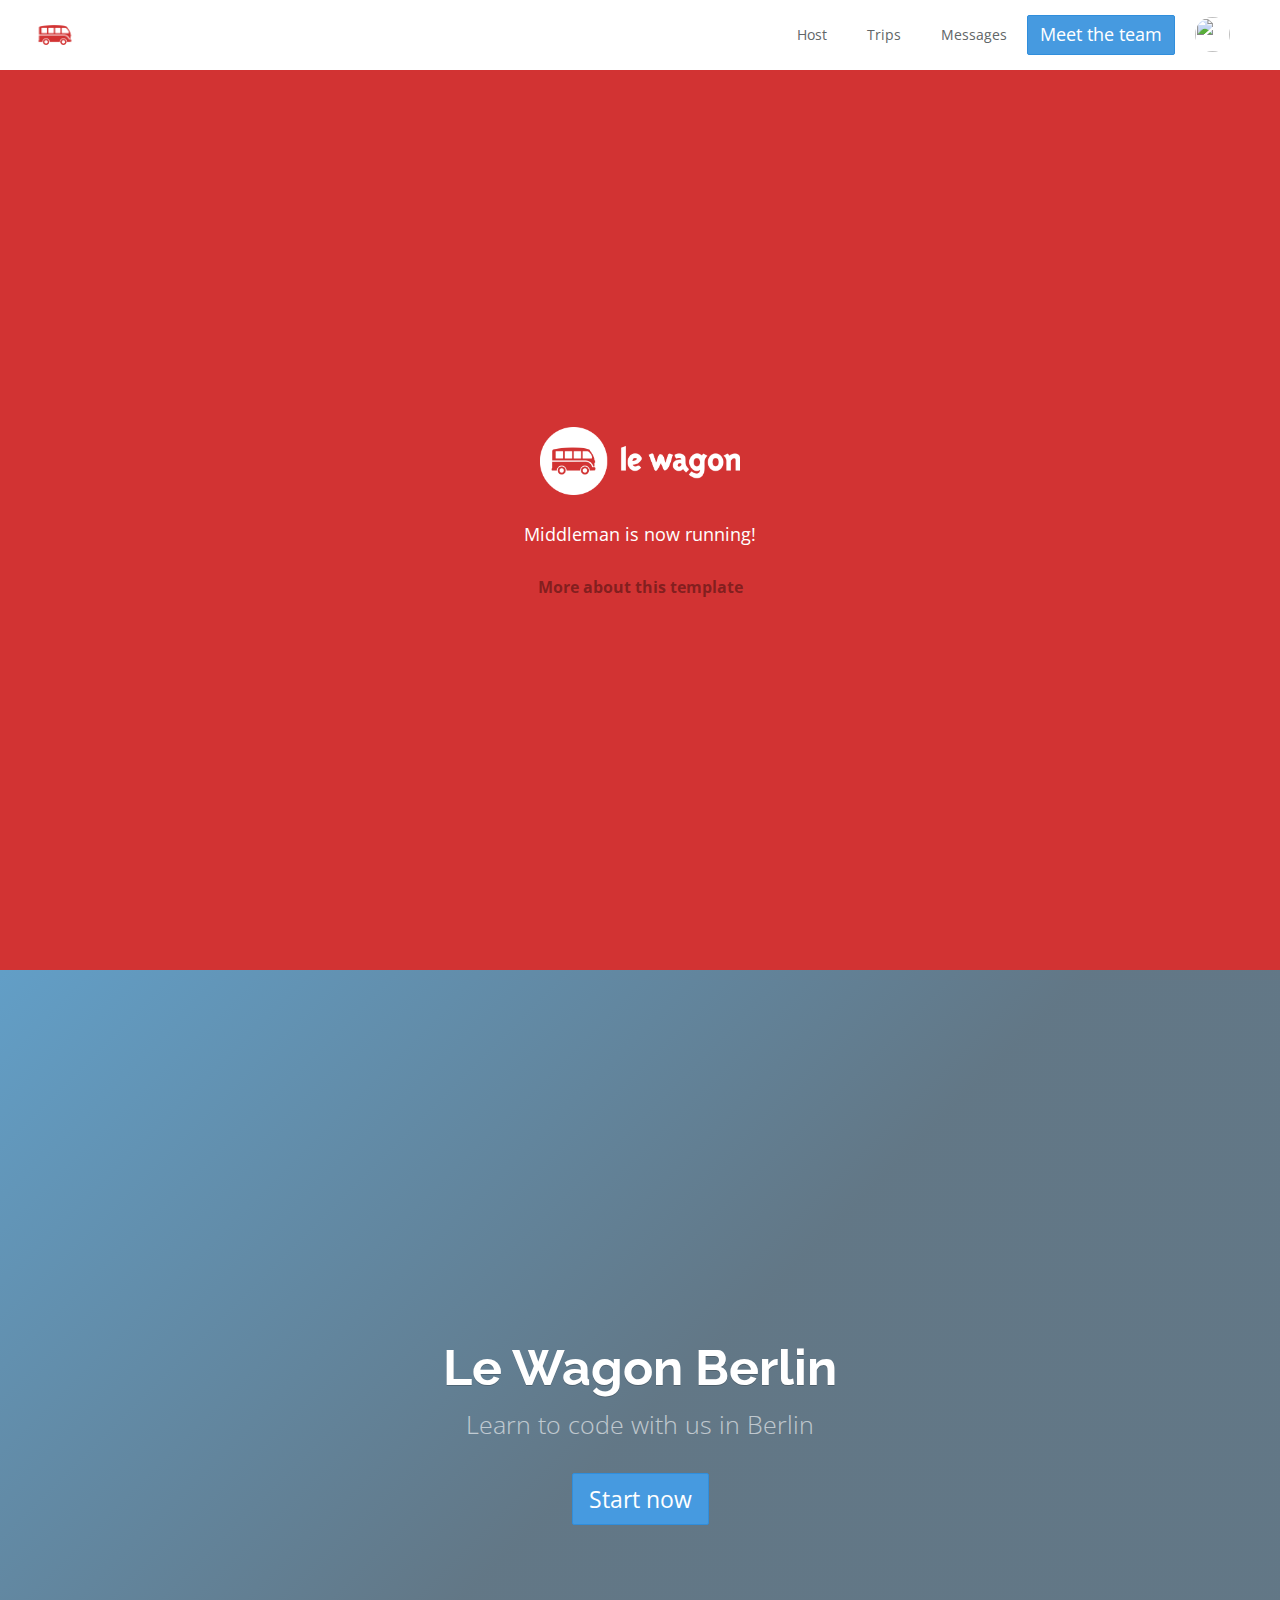
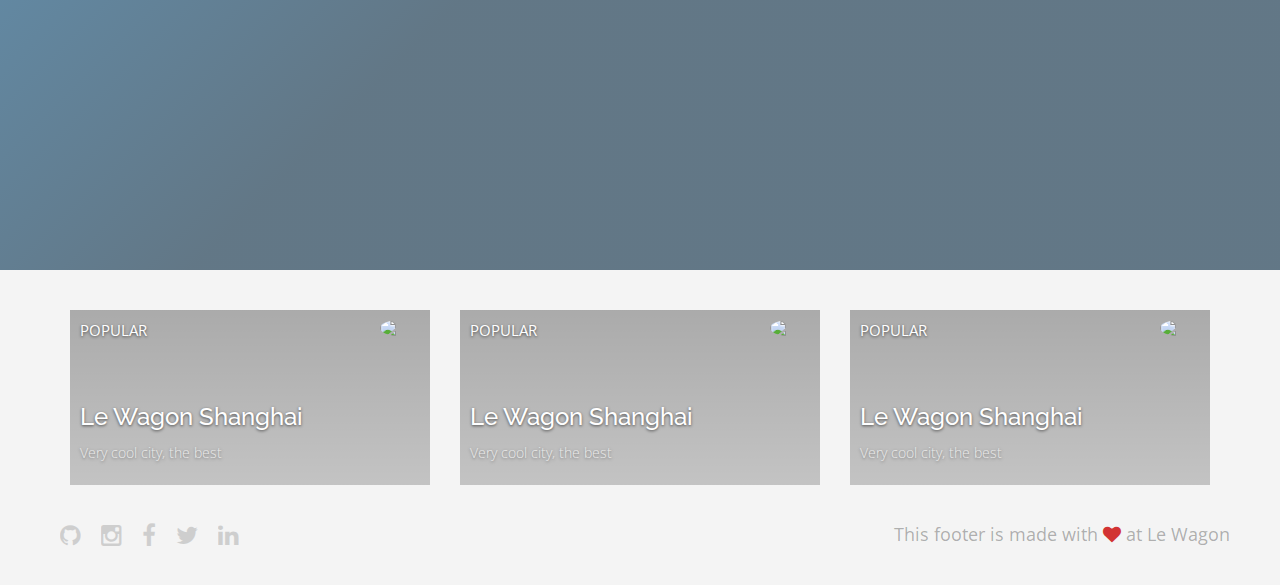
==== index.html @ 2839ae80 "Automated commit at 2018-07-20 04:07:08 UTC by middleman-deploy 2.0.0-alpha" ====
<!doctype html>
<html>
  <head>
    <meta charset="utf-8">
    <meta http-equiv="x-ua-compatible" content="ie=edge">
    <meta name="viewport"
          content="width=device-width, initial-scale=1, shrink-to-fit=no">
    <!-- Use the title from a page's frontmatter if it has one -->
    <title>Le Wagon - Middleman</title>
    <link href="stylesheets/application-74027b83.css" rel="stylesheet" />
    <script src="javascripts/application-93de88c9.js"></script>
    <link href="images/favicon-f15af148.png" rel="icon" type="image/png" />
  </head>
  <body>

   <div class="navbar-wagon">
  <!-- Logo -->
  <a href="/" class="navbar-wagon-brand">
    <img src="images/logo-acc9c0ec.png" alt="Logo" />
  </a>

  <!-- Right Navigation -->
  <div class="navbar-wagon-right hidden-xs hidden-sm">

    <a href="" class="navbar-wagon-item navbar-wagon-link">Host</a>
    <a href="" class="navbar-wagon-item navbar-wagon-link">Trips</a>
    <a href="" class="navbar-wagon-item navbar-wagon-link">Messages</a>
    <a href="about.html" class="btn btn-primary">Meet the team</a>

    <!-- Profile picture with dropdown list -->
    <div class="navbar-wagon-item">
      <div class="dropdown">
        <img src="https://kitt.lewagon.com/placeholder/users/TAREKWAGON" class="avatar dropdown-toggle" id="navbar-wagon-menu" data-toggle="dropdown">
        <ul class="dropdown-menu dropdown-menu-right navbar-wagon-dropdown-menu">
          <li><a href="#">Profile</a></li>
          <li><a href="#">Dashboard</a></li>
          <li><a href="#">Log Out</a></li>
        </ul>
      </div>
    </div>
  </div>

  <!-- Dropdown appearing on mobile only -->
  <div class="navbar-wagon-item hidden-md hidden-lg">
    <div class="dropdown">
      <i class="fa fa-bars dropdown-toggle" data-toggle="dropdown"></i>
      <ul class="dropdown-menu dropdown-menu-right navbar-wagon-dropdown-menu">
        <li><a href="#">Host</a></li>
        <li><a href="#">Trips</a></li>
        <li><a href="#">Messagese</a></li>
      </ul>
    </div>
  </div>
</div>

   <div id="home">
  <div class="home-content">
    <img src="images/logo-acc9c0ec.png" width="200" alt="Logo" />
    <p>
      Middleman is now running!
    </p>
    <p class="about">
      <a href="about.html">More about this template</a>
    </p>
  </div>
</div>

<div class="banner" style="background-image: linear-gradient(-225deg, rgba(0,101,168,0.6) 0%, rgba(0,36,61,0.6) 50%), url('https://kitt.lewagon.com/placeholder/cities/berlin');">
  <div class="banner-content">
    <h1>Le Wagon Berlin</h1>
    <p>Learn to code with us in Berlin</p>
    <a class="btn btn-primary btn-lg">Start now</a>
  </div>
</div>

<div class="container">
  <div class="row">
    <div class="col-xs-12 col-sm-4">
      <!-- insert <div class="card"> -->
        <div class="card" style="background-image: linear-gradient(rgba(0,0,0,0.3), rgba(0,0,0,0.2)), url('https://kitt.lewagon.com/placeholder/cities/shanghai');">
          <div class="card-category">Popular</div>
          <div class="card-description">
            <h2>Le Wagon Shanghai</h2>
            <p>Very cool city, the best</p>
          </div>
          <img class="card-user" src="https://kitt.lewagon.com/placeholder/users/tgenaitay">
          <a class="card-link" href="#" ></a>
        </div>

    </div>
    <div class="col-xs-12 col-sm-4">
      <!-- insert <div class="card"> -->
        <div class="card" style="background-image: linear-gradient(rgba(0,0,0,0.3), rgba(0,0,0,0.2)), url('https://kitt.lewagon.com/placeholder/cities/shanghai');">
          <div class="card-category">Popular</div>
          <div class="card-description">
            <h2>Le Wagon Shanghai</h2>
            <p>Very cool city, the best</p>
          </div>
          <img class="card-user" src="https://kitt.lewagon.com/placeholder/users/tgenaitay">
          <a class="card-link" href="#" ></a>
        </div>

    </div>
    <div class="col-xs-12 col-sm-4">
      <!-- insert <div class="card"> -->
        <div class="card" style="background-image: linear-gradient(rgba(0,0,0,0.3), rgba(0,0,0,0.2)), url('https://kitt.lewagon.com/placeholder/cities/shanghai');">
          <div class="card-category">Popular</div>
          <div class="card-description">
            <h2>Le Wagon Shanghai</h2>
            <p>Very cool city, the best</p>
          </div>
          <img class="card-user" src="https://kitt.lewagon.com/placeholder/users/tgenaitay">
          <a class="card-link" href="#" ></a>
        </div>

    </div>
  </div>
</div>







   <div class="footer">
  <div class="footer-links">
    <a href="#"><i class="fa fa-github"></i></a>
    <a href="#"><i class="fa fa-instagram"></i></a>
    <a href="#"><i class="fa fa-facebook"></i></a>
    <a href="#"><i class="fa fa-twitter"></i></a>
    <a href="#"><i class="fa fa-linkedin"></i></a>
  </div>
  <div class="footer-copyright">
    This footer is made with <i class="fa fa-heart"></i> at Le Wagon
  </div>
</div>

  </body>
</html>
---- stylesheets/application-74027b83.css ----
@import url("https://fonts.googleapis.com/css?family=Open+Sans:400,300,700|Raleway:400,100,300,700,500");/*!
 * Bootstrap v3.3.7 (http://getbootstrap.com)
 * Copyright 2011-2016 Twitter, Inc.
 * Licensed under MIT (https://github.com/twbs/bootstrap/blob/master/LICENSE)
 *//*! normalize.css v3.0.3 | MIT License | github.com/necolas/normalize.css */html{font-family:sans-serif;-ms-text-size-adjust:100%;-webkit-text-size-adjust:100%}body{margin:0}article,aside,details,figcaption,figure,footer,header,hgroup,main,menu,nav,section,summary{display:block}audio,canvas,progress,video{display:inline-block;vertical-align:baseline}audio:not([controls]){display:none;height:0}[hidden],template{display:none}a{background-color:transparent}a:active,a:hover{outline:0}abbr[title]{border-bottom:1px dotted}b,strong{font-weight:bold}dfn{font-style:italic}h1{font-size:2em;margin:0.67em 0}mark{background:#ff0;color:#000}small{font-size:80%}sub,sup{font-size:75%;line-height:0;position:relative;vertical-align:baseline}sup{top:-0.5em}sub{bottom:-0.25em}img{border:0}svg:not(:root){overflow:hidden}figure{margin:1em 40px}hr{-webkit-box-sizing:content-box;box-sizing:content-box;height:0}pre{overflow:auto}code,kbd,pre,samp{font-family:monospace, monospace;font-size:1em}button,input,optgroup,select,textarea{color:inherit;font:inherit;margin:0}button{overflow:visible}button,select{text-transform:none}button,html input[type="button"],input[type="reset"],input[type="submit"]{-webkit-appearance:button;cursor:pointer}button[disabled],html input[disabled]{cursor:default}button::-moz-focus-inner,input::-moz-focus-inner{border:0;padding:0}input{line-height:normal}input[type="checkbox"],input[type="radio"]{-webkit-box-sizing:border-box;box-sizing:border-box;padding:0}input[type="number"]::-webkit-inner-spin-button,input[type="number"]::-webkit-outer-spin-button{height:auto}input[type="search"]{-webkit-appearance:textfield;-webkit-box-sizing:content-box;box-sizing:content-box}input[type="search"]::-webkit-search-cancel-button,input[type="search"]::-webkit-search-decoration{-webkit-appearance:none}fieldset{border:1px solid #c0c0c0;margin:0 2px;padding:0.35em 0.625em 0.75em}legend{border:0;padding:0}textarea{overflow:auto}optgroup{font-weight:bold}table{border-collapse:collapse;border-spacing:0}td,th{padding:0}/*! Source: https://github.com/h5bp/html5-boilerplate/blob/master/src/css/main.css */@media print{*,*:before,*:after{background:transparent !important;color:#000 !important;-webkit-box-shadow:none !important;box-shadow:none !important;text-shadow:none !important}a,a:visited{text-decoration:underline}a[href]:after{content:" (" attr(href) ")"}abbr[title]:after{content:" (" attr(title) ")"}a[href^="#"]:after,a[href^="javascript:"]:after{content:""}pre,blockquote{border:1px solid #999;page-break-inside:avoid}thead{display:table-header-group}tr,img{page-break-inside:avoid}img{max-width:100% !important}p,h2,h3{orphans:3;widows:3}h2,h3{page-break-after:avoid}.navbar{display:none}.btn>.caret,.dropup>.btn>.caret{border-top-color:#000 !important}.label{border:1px solid #000}.table{border-collapse:collapse !important}.table td,.table th{background-color:#fff !important}.table-bordered th,.table-bordered td{border:1px solid #ddd !important}}@font-face{font-family:'Glyphicons Halflings';src:url("../assets/bootstrap/glyphicons-halflings-regular-86b6f62b.eot");src:url("../assets/bootstrap/glyphicons-halflings-regular-86b6f62b.eot?#iefix") format("embedded-opentype"),url("../assets/bootstrap/glyphicons-halflings-regular-ca35b697.woff2") format("woff2"),url("../assets/bootstrap/glyphicons-halflings-regular-278e49a8.woff") format("woff"),url("../assets/bootstrap/glyphicons-halflings-regular-44bc1850.ttf") format("truetype"),url("../assets/bootstrap/glyphicons-halflings-regular-de51a849.svg#glyphicons_halflingsregular") format("svg")}.glyphicon{position:relative;top:1px;display:inline-block;font-family:'Glyphicons Halflings';font-style:normal;font-weight:normal;line-height:1;-webkit-font-smoothing:antialiased;-moz-osx-font-smoothing:grayscale}.glyphicon-asterisk:before{content:"\002a"}.glyphicon-plus:before{content:"\002b"}.glyphicon-euro:before,.glyphicon-eur:before{content:"\20ac"}.glyphicon-minus:before{content:"\2212"}.glyphicon-cloud:before{content:"\2601"}.glyphicon-envelope:before{content:"\2709"}.glyphicon-pencil:before{content:"\270f"}.glyphicon-glass:before{content:"\e001"}.glyphicon-music:before{content:"\e002"}.glyphicon-search:before{content:"\e003"}.glyphicon-heart:before{content:"\e005"}.glyphicon-star:before{content:"\e006"}.glyphicon-star-empty:before{content:"\e007"}.glyphicon-user:before{content:"\e008"}.glyphicon-film:before{content:"\e009"}.glyphicon-th-large:before{content:"\e010"}.glyphicon-th:before{content:"\e011"}.glyphicon-th-list:before{content:"\e012"}.glyphicon-ok:before{content:"\e013"}.glyphicon-remove:before{content:"\e014"}.glyphicon-zoom-in:before{content:"\e015"}.glyphicon-zoom-out:before{content:"\e016"}.glyphicon-off:before{content:"\e017"}.glyphicon-signal:before{content:"\e018"}.glyphicon-cog:before{content:"\e019"}.glyphicon-trash:before{content:"\e020"}.glyphicon-home:before{content:"\e021"}.glyphicon-file:before{content:"\e022"}.glyphicon-time:before{content:"\e023"}.glyphicon-road:before{content:"\e024"}.glyphicon-download-alt:before{content:"\e025"}.glyphicon-download:before{content:"\e026"}.glyphicon-upload:before{content:"\e027"}.glyphicon-inbox:before{content:"\e028"}.glyphicon-play-circle:before{content:"\e029"}.glyphicon-repeat:before{content:"\e030"}.glyphicon-refresh:before{content:"\e031"}.glyphicon-list-alt:before{content:"\e032"}.glyphicon-lock:before{content:"\e033"}.glyphicon-flag:before{content:"\e034"}.glyphicon-headphones:before{content:"\e035"}.glyphicon-volume-off:before{content:"\e036"}.glyphicon-volume-down:before{content:"\e037"}.glyphicon-volume-up:before{content:"\e038"}.glyphicon-qrcode:before{content:"\e039"}.glyphicon-barcode:before{content:"\e040"}.glyphicon-tag:before{content:"\e041"}.glyphicon-tags:before{content:"\e042"}.glyphicon-book:before{content:"\e043"}.glyphicon-bookmark:before{content:"\e044"}.glyphicon-print:before{content:"\e045"}.glyphicon-camera:before{content:"\e046"}.glyphicon-font:before{content:"\e047"}.glyphicon-bold:before{content:"\e048"}.glyphicon-italic:before{content:"\e049"}.glyphicon-text-height:before{content:"\e050"}.glyphicon-text-width:before{content:"\e051"}.glyphicon-align-left:before{content:"\e052"}.glyphicon-align-center:before{content:"\e053"}.glyphicon-align-right:before{content:"\e054"}.glyphicon-align-justify:before{content:"\e055"}.glyphicon-list:before{content:"\e056"}.glyphicon-indent-left:before{content:"\e057"}.glyphicon-indent-right:before{content:"\e058"}.glyphicon-facetime-video:before{content:"\e059"}.glyphicon-picture:before{content:"\e060"}.glyphicon-map-marker:before{content:"\e062"}.glyphicon-adjust:before{content:"\e063"}.glyphicon-tint:before{content:"\e064"}.glyphicon-edit:before{content:"\e065"}.glyphicon-share:before{content:"\e066"}.glyphicon-check:before{content:"\e067"}.glyphicon-move:before{content:"\e068"}.glyphicon-step-backward:before{content:"\e069"}.glyphicon-fast-backward:before{content:"\e070"}.glyphicon-backward:before{content:"\e071"}.glyphicon-play:before{content:"\e072"}.glyphicon-pause:before{content:"\e073"}.glyphicon-stop:before{content:"\e074"}.glyphicon-forward:before{content:"\e075"}.glyphicon-fast-forward:before{content:"\e076"}.glyphicon-step-forward:before{content:"\e077"}.glyphicon-eject:before{content:"\e078"}.glyphicon-chevron-left:before{content:"\e079"}.glyphicon-chevron-right:before{content:"\e080"}.glyphicon-plus-sign:before{content:"\e081"}.glyphicon-minus-sign:before{content:"\e082"}.glyphicon-remove-sign:before{content:"\e083"}.glyphicon-ok-sign:before{content:"\e084"}.glyphicon-question-sign:before{content:"\e085"}.glyphicon-info-sign:before{content:"\e086"}.glyphicon-screenshot:before{content:"\e087"}.glyphicon-remove-circle:before{content:"\e088"}.glyphicon-ok-circle:before{content:"\e089"}.glyphicon-ban-circle:before{content:"\e090"}.glyphicon-arrow-left:before{content:"\e091"}.glyphicon-arrow-right:before{content:"\e092"}.glyphicon-arrow-up:before{content:"\e093"}.glyphicon-arrow-down:before{content:"\e094"}.glyphicon-share-alt:before{content:"\e095"}.glyphicon-resize-full:before{content:"\e096"}.glyphicon-resize-small:before{content:"\e097"}.glyphicon-exclamation-sign:before{content:"\e101"}.glyphicon-gift:before{content:"\e102"}.glyphicon-leaf:before{content:"\e103"}.glyphicon-fire:before{content:"\e104"}.glyphicon-eye-open:before{content:"\e105"}.glyphicon-eye-close:before{content:"\e106"}.glyphicon-warning-sign:before{content:"\e107"}.glyphicon-plane:before{content:"\e108"}.glyphicon-calendar:before{content:"\e109"}.glyphicon-random:before{content:"\e110"}.glyphicon-comment:before{content:"\e111"}.glyphicon-magnet:before{content:"\e112"}.glyphicon-chevron-up:before{content:"\e113"}.glyphicon-chevron-down:before{content:"\e114"}.glyphicon-retweet:before{content:"\e115"}.glyphicon-shopping-cart:before{content:"\e116"}.glyphicon-folder-close:before{content:"\e117"}.glyphicon-folder-open:before{content:"\e118"}.glyphicon-resize-vertical:before{content:"\e119"}.glyphicon-resize-horizontal:before{content:"\e120"}.glyphicon-hdd:before{content:"\e121"}.glyphicon-bullhorn:before{content:"\e122"}.glyphicon-bell:before{content:"\e123"}.glyphicon-certificate:before{content:"\e124"}.glyphicon-thumbs-up:before{content:"\e125"}.glyphicon-thumbs-down:before{content:"\e126"}.glyphicon-hand-right:before{content:"\e127"}.glyphicon-hand-left:before{content:"\e128"}.glyphicon-hand-up:before{content:"\e129"}.glyphicon-hand-down:before{content:"\e130"}.glyphicon-circle-arrow-right:before{content:"\e131"}.glyphicon-circle-arrow-left:before{content:"\e132"}.glyphicon-circle-arrow-up:before{content:"\e133"}.glyphicon-circle-arrow-down:before{content:"\e134"}.glyphicon-globe:before{content:"\e135"}.glyphicon-wrench:before{content:"\e136"}.glyphicon-tasks:before{content:"\e137"}.glyphicon-filter:before{content:"\e138"}.glyphicon-briefcase:before{content:"\e139"}.glyphicon-fullscreen:before{content:"\e140"}.glyphicon-dashboard:before{content:"\e141"}.glyphicon-paperclip:before{content:"\e142"}.glyphicon-heart-empty:before{content:"\e143"}.glyphicon-link:before{content:"\e144"}.glyphicon-phone:before{content:"\e145"}.glyphicon-pushpin:before{content:"\e146"}.glyphicon-usd:before{content:"\e148"}.glyphicon-gbp:before{content:"\e149"}.glyphicon-sort:before{content:"\e150"}.glyphicon-sort-by-alphabet:before{content:"\e151"}.glyphicon-sort-by-alphabet-alt:before{content:"\e152"}.glyphicon-sort-by-order:before{content:"\e153"}.glyphicon-sort-by-order-alt:before{content:"\e154"}.glyphicon-sort-by-attributes:before{content:"\e155"}.glyphicon-sort-by-attributes-alt:before{content:"\e156"}.glyphicon-unchecked:before{content:"\e157"}.glyphicon-expand:before{content:"\e158"}.glyphicon-collapse-down:before{content:"\e159"}.glyphicon-collapse-up:before{content:"\e160"}.glyphicon-log-in:before{content:"\e161"}.glyphicon-flash:before{content:"\e162"}.glyphicon-log-out:before{content:"\e163"}.glyphicon-new-window:before{content:"\e164"}.glyphicon-record:before{content:"\e165"}.glyphicon-save:before{content:"\e166"}.glyphicon-open:before{content:"\e167"}.glyphicon-saved:before{content:"\e168"}.glyphicon-import:before{content:"\e169"}.glyphicon-export:before{content:"\e170"}.glyphicon-send:before{content:"\e171"}.glyphicon-floppy-disk:before{content:"\e172"}.glyphicon-floppy-saved:before{content:"\e173"}.glyphicon-floppy-remove:before{content:"\e174"}.glyphicon-floppy-save:before{content:"\e175"}.glyphicon-floppy-open:before{content:"\e176"}.glyphicon-credit-card:before{content:"\e177"}.glyphicon-transfer:before{content:"\e178"}.glyphicon-cutlery:before{content:"\e179"}.glyphicon-header:before{content:"\e180"}.glyphicon-compressed:before{content:"\e181"}.glyphicon-earphone:before{content:"\e182"}.glyphicon-phone-alt:before{content:"\e183"}.glyphicon-tower:before{content:"\e184"}.glyphicon-stats:before{content:"\e185"}.glyphicon-sd-video:before{content:"\e186"}.glyphicon-hd-video:before{content:"\e187"}.glyphicon-subtitles:before{content:"\e188"}.glyphicon-sound-stereo:before{content:"\e189"}.glyphicon-sound-dolby:before{content:"\e190"}.glyphicon-sound-5-1:before{content:"\e191"}.glyphicon-sound-6-1:before{content:"\e192"}.glyphicon-sound-7-1:before{content:"\e193"}.glyphicon-copyright-mark:before{content:"\e194"}.glyphicon-registration-mark:before{content:"\e195"}.glyphicon-cloud-download:before{content:"\e197"}.glyphicon-cloud-upload:before{content:"\e198"}.glyphicon-tree-conifer:before{content:"\e199"}.glyphicon-tree-deciduous:before{content:"\e200"}.glyphicon-cd:before{content:"\e201"}.glyphicon-save-file:before{content:"\e202"}.glyphicon-open-file:before{content:"\e203"}.glyphicon-level-up:before{content:"\e204"}.glyphicon-copy:before{content:"\e205"}.glyphicon-paste:before{content:"\e206"}.glyphicon-alert:before{content:"\e209"}.glyphicon-equalizer:before{content:"\e210"}.glyphicon-king:before{content:"\e211"}.glyphicon-queen:before{content:"\e212"}.glyphicon-pawn:before{content:"\e213"}.glyphicon-bishop:before{content:"\e214"}.glyphicon-knight:before{content:"\e215"}.glyphicon-baby-formula:before{content:"\e216"}.glyphicon-tent:before{content:"\26fa"}.glyphicon-blackboard:before{content:"\e218"}.glyphicon-bed:before{content:"\e219"}.glyphicon-apple:before{content:"\f8ff"}.glyphicon-erase:before{content:"\e221"}.glyphicon-hourglass:before{content:"\231b"}.glyphicon-lamp:before{content:"\e223"}.glyphicon-duplicate:before{content:"\e224"}.glyphicon-piggy-bank:before{content:"\e225"}.glyphicon-scissors:before{content:"\e226"}.glyphicon-bitcoin:before{content:"\e227"}.glyphicon-btc:before{content:"\e227"}.glyphicon-xbt:before{content:"\e227"}.glyphicon-yen:before{content:"\00a5"}.glyphicon-jpy:before{content:"\00a5"}.glyphicon-ruble:before{content:"\20bd"}.glyphicon-rub:before{content:"\20bd"}.glyphicon-scale:before{content:"\e230"}.glyphicon-ice-lolly:before{content:"\e231"}.glyphicon-ice-lolly-tasted:before{content:"\e232"}.glyphicon-education:before{content:"\e233"}.glyphicon-option-horizontal:before{content:"\e234"}.glyphicon-option-vertical:before{content:"\e235"}.glyphicon-menu-hamburger:before{content:"\e236"}.glyphicon-modal-window:before{content:"\e237"}.glyphicon-oil:before{content:"\e238"}.glyphicon-grain:before{content:"\e239"}.glyphicon-sunglasses:before{content:"\e240"}.glyphicon-text-size:before{content:"\e241"}.glyphicon-text-color:before{content:"\e242"}.glyphicon-text-background:before{content:"\e243"}.glyphicon-object-align-top:before{content:"\e244"}.glyphicon-object-align-bottom:before{content:"\e245"}.glyphicon-object-align-horizontal:before{content:"\e246"}.glyphicon-object-align-left:before{content:"\e247"}.glyphicon-object-align-vertical:before{content:"\e248"}.glyphicon-object-align-right:before{content:"\e249"}.glyphicon-triangle-right:before{content:"\e250"}.glyphicon-triangle-left:before{content:"\e251"}.glyphicon-triangle-bottom:before{content:"\e252"}.glyphicon-triangle-top:before{content:"\e253"}.glyphicon-console:before{content:"\e254"}.glyphicon-superscript:before{content:"\e255"}.glyphicon-subscript:before{content:"\e256"}.glyphicon-menu-left:before{content:"\e257"}.glyphicon-menu-right:before{content:"\e258"}.glyphicon-menu-down:before{content:"\e259"}.glyphicon-menu-up:before{content:"\e260"}*{-webkit-box-sizing:border-box;box-sizing:border-box}*:before,*:after{-webkit-box-sizing:border-box;box-sizing:border-box}html{font-size:10px;-webkit-tap-highlight-color:transparent}body{font-family:"Open Sans", "Helvetica", "sans-serif";font-size:18px;line-height:1.42857143;color:#333333;background-color:#F4F4F4}input,button,select,textarea{font-family:inherit;font-size:inherit;line-height:inherit}a{color:#469AE0;text-decoration:none}a:hover,a:focus{color:#1f74ba;text-decoration:underline}a:focus{outline:5px auto -webkit-focus-ring-color;outline-offset:-2px}figure{margin:0}img{vertical-align:middle}.img-responsive{display:block;max-width:100%;height:auto}.img-rounded{border-radius:2px}.img-thumbnail{padding:4px;line-height:1.42857143;background-color:#F4F4F4;border:1px solid #ddd;border-radius:2px;-webkit-transition:all 0.2s ease-in-out;transition:all 0.2s ease-in-out;display:inline-block;max-width:100%;height:auto}.img-circle{border-radius:50%}hr{margin-top:25px;margin-bottom:25px;border:0;border-top:1px solid #eeeeee}.sr-only{position:absolute;width:1px;height:1px;margin:-1px;padding:0;overflow:hidden;clip:rect(0, 0, 0, 0);border:0}.sr-only-focusable:active,.sr-only-focusable:focus{position:static;width:auto;height:auto;margin:0;overflow:visible;clip:auto}[role="button"]{cursor:pointer}h1,h2,h3,h4,h5,h6,.h1,.h2,.h3,.h4,.h5,.h6{font-family:"Raleway", "Helvetica", "sans-serif";font-weight:500;line-height:1.1;color:inherit}h1 small,h1 .small,h2 small,h2 .small,h3 small,h3 .small,h4 small,h4 .small,h5 small,h5 .small,h6 small,h6 .small,.h1 small,.h1 .small,.h2 small,.h2 .small,.h3 small,.h3 .small,.h4 small,.h4 .small,.h5 small,.h5 .small,.h6 small,.h6 .small{font-weight:normal;line-height:1;color:#777777}h1,.h1,h2,.h2,h3,.h3{margin-top:25px;margin-bottom:12.5px}h1 small,h1 .small,.h1 small,.h1 .small,h2 small,h2 .small,.h2 small,.h2 .small,h3 small,h3 .small,.h3 small,.h3 .small{font-size:65%}h4,.h4,h5,.h5,h6,.h6{margin-top:12.5px;margin-bottom:12.5px}h4 small,h4 .small,.h4 small,.h4 .small,h5 small,h5 .small,.h5 small,.h5 .small,h6 small,h6 .small,.h6 small,.h6 .small{font-size:75%}h1,.h1{font-size:46px}h2,.h2{font-size:38px}h3,.h3{font-size:31px}h4,.h4{font-size:23px}h5,.h5{font-size:18px}h6,.h6{font-size:16px}p{margin:0 0 12.5px}.lead{margin-bottom:25px;font-size:20px;font-weight:300;line-height:1.4}@media (min-width: 768px){.lead{font-size:27px}}small,.small{font-size:88%}mark,.mark{background-color:#fcf8e3;padding:.2em}.text-left{text-align:left}.text-right{text-align:right}.text-center{text-align:center}.text-justify{text-align:justify}.text-nowrap{white-space:nowrap}.text-lowercase{text-transform:lowercase}.text-uppercase,.initialism{text-transform:uppercase}.text-capitalize{text-transform:capitalize}.text-muted{color:#777777}.text-primary{color:#469AE0}a.text-primary:hover,a.text-primary:focus{color:#2381d0}.text-success{color:#3c763d}a.text-success:hover,a.text-success:focus{color:#2b542c}.text-info{color:#31708f}a.text-info:hover,a.text-info:focus{color:#245269}.text-warning{color:#8a6d3b}a.text-warning:hover,a.text-warning:focus{color:#66512c}.text-danger{color:#a94442}a.text-danger:hover,a.text-danger:focus{color:#843534}.bg-primary{color:#fff}.bg-primary{background-color:#469AE0}a.bg-primary:hover,a.bg-primary:focus{background-color:#2381d0}.bg-success{background-color:#dff0d8}a.bg-success:hover,a.bg-success:focus{background-color:#c1e2b3}.bg-info{background-color:#d9edf7}a.bg-info:hover,a.bg-info:focus{background-color:#afd9ee}.bg-warning{background-color:#fcf8e3}a.bg-warning:hover,a.bg-warning:focus{background-color:#f7ecb5}.bg-danger{background-color:#f2dede}a.bg-danger:hover,a.bg-danger:focus{background-color:#e4b9b9}.page-header{padding-bottom:11.5px;margin:50px 0 25px;border-bottom:1px solid #eeeeee}ul,ol{margin-top:0;margin-bottom:12.5px}ul ul,ul ol,ol ul,ol ol{margin-bottom:0}.list-unstyled{padding-left:0;list-style:none}.list-inline{padding-left:0;list-style:none;margin-left:-5px}.list-inline>li{display:inline-block;padding-left:5px;padding-right:5px}dl{margin-top:0;margin-bottom:25px}dt,dd{line-height:1.42857143}dt{font-weight:bold}dd{margin-left:0}.dl-horizontal dd:before,.dl-horizontal dd:after{content:" ";display:table}.dl-horizontal dd:after{clear:both}@media (min-width: 768px){.dl-horizontal dt{float:left;width:160px;clear:left;text-align:right;overflow:hidden;text-overflow:ellipsis;white-space:nowrap}.dl-horizontal dd{margin-left:180px}}abbr[title],abbr[data-original-title]{cursor:help;border-bottom:1px dotted #777777}.initialism{font-size:90%}blockquote{padding:12.5px 25px;margin:0 0 25px;font-size:22.5px;border-left:5px solid #eeeeee}blockquote p:last-child,blockquote ul:last-child,blockquote ol:last-child{margin-bottom:0}blockquote footer,blockquote small,blockquote .small{display:block;font-size:80%;line-height:1.42857143;color:#777777}blockquote footer:before,blockquote small:before,blockquote .small:before{content:'\2014 \00A0'}.blockquote-reverse,blockquote.pull-right{padding-right:15px;padding-left:0;border-right:5px solid #eeeeee;border-left:0;text-align:right}.blockquote-reverse footer:before,.blockquote-reverse small:before,.blockquote-reverse .small:before,blockquote.pull-right footer:before,blockquote.pull-right small:before,blockquote.pull-right .small:before{content:''}.blockquote-reverse footer:after,.blockquote-reverse small:after,.blockquote-reverse .small:after,blockquote.pull-right footer:after,blockquote.pull-right small:after,blockquote.pull-right .small:after{content:'\00A0 \2014'}address{margin-bottom:25px;font-style:normal;line-height:1.42857143}code,kbd,pre,samp{font-family:Menlo, Monaco, Consolas, "Courier New", monospace}code{padding:2px 4px;font-size:90%;color:#c7254e;background-color:#f9f2f4;border-radius:2px}kbd{padding:2px 4px;font-size:90%;color:#fff;background-color:#333;border-radius:2px;-webkit-box-shadow:inset 0 -1px 0 rgba(0,0,0,0.25);box-shadow:inset 0 -1px 0 rgba(0,0,0,0.25)}kbd kbd{padding:0;font-size:100%;font-weight:bold;-webkit-box-shadow:none;box-shadow:none}pre{display:block;padding:12px;margin:0 0 12.5px;font-size:17px;line-height:1.42857143;word-break:break-all;word-wrap:break-word;color:#333333;background-color:#f5f5f5;border:1px solid #ccc;border-radius:2px}pre code{padding:0;font-size:inherit;color:inherit;white-space:pre-wrap;background-color:transparent;border-radius:0}.pre-scrollable{max-height:340px;overflow-y:scroll}.container{margin-right:auto;margin-left:auto;padding-left:15px;padding-right:15px}.container:before,.container:after{content:" ";display:table}.container:after{clear:both}@media (min-width: 768px){.container{width:750px}}@media (min-width: 992px){.container{width:970px}}@media (min-width: 1200px){.container{width:1170px}}.container-fluid{margin-right:auto;margin-left:auto;padding-left:15px;padding-right:15px}.container-fluid:before,.container-fluid:after{content:" ";display:table}.container-fluid:after{clear:both}.row{margin-left:-15px;margin-right:-15px}.row:before,.row:after{content:" ";display:table}.row:after{clear:both}.col-xs-1,.col-sm-1,.col-md-1,.col-lg-1,.col-xs-2,.col-sm-2,.col-md-2,.col-lg-2,.col-xs-3,.col-sm-3,.col-md-3,.col-lg-3,.col-xs-4,.col-sm-4,.col-md-4,.col-lg-4,.col-xs-5,.col-sm-5,.col-md-5,.col-lg-5,.col-xs-6,.col-sm-6,.col-md-6,.col-lg-6,.col-xs-7,.col-sm-7,.col-md-7,.col-lg-7,.col-xs-8,.col-sm-8,.col-md-8,.col-lg-8,.col-xs-9,.col-sm-9,.col-md-9,.col-lg-9,.col-xs-10,.col-sm-10,.col-md-10,.col-lg-10,.col-xs-11,.col-sm-11,.col-md-11,.col-lg-11,.col-xs-12,.col-sm-12,.col-md-12,.col-lg-12{position:relative;min-height:1px;padding-left:15px;padding-right:15px}.col-xs-1,.col-xs-2,.col-xs-3,.col-xs-4,.col-xs-5,.col-xs-6,.col-xs-7,.col-xs-8,.col-xs-9,.col-xs-10,.col-xs-11,.col-xs-12{float:left}.col-xs-1{width:8.33333333%}.col-xs-2{width:16.66666667%}.col-xs-3{width:25%}.col-xs-4{width:33.33333333%}.col-xs-5{width:41.66666667%}.col-xs-6{width:50%}.col-xs-7{width:58.33333333%}.col-xs-8{width:66.66666667%}.col-xs-9{width:75%}.col-xs-10{width:83.33333333%}.col-xs-11{width:91.66666667%}.col-xs-12{width:100%}.col-xs-pull-0{right:auto}.col-xs-pull-1{right:8.33333333%}.col-xs-pull-2{right:16.66666667%}.col-xs-pull-3{right:25%}.col-xs-pull-4{right:33.33333333%}.col-xs-pull-5{right:41.66666667%}.col-xs-pull-6{right:50%}.col-xs-pull-7{right:58.33333333%}.col-xs-pull-8{right:66.66666667%}.col-xs-pull-9{right:75%}.col-xs-pull-10{right:83.33333333%}.col-xs-pull-11{right:91.66666667%}.col-xs-pull-12{right:100%}.col-xs-push-0{left:auto}.col-xs-push-1{left:8.33333333%}.col-xs-push-2{left:16.66666667%}.col-xs-push-3{left:25%}.col-xs-push-4{left:33.33333333%}.col-xs-push-5{left:41.66666667%}.col-xs-push-6{left:50%}.col-xs-push-7{left:58.33333333%}.col-xs-push-8{left:66.66666667%}.col-xs-push-9{left:75%}.col-xs-push-10{left:83.33333333%}.col-xs-push-11{left:91.66666667%}.col-xs-push-12{left:100%}.col-xs-offset-0{margin-left:0%}.col-xs-offset-1{margin-left:8.33333333%}.col-xs-offset-2{margin-left:16.66666667%}.col-xs-offset-3{margin-left:25%}.col-xs-offset-4{margin-left:33.33333333%}.col-xs-offset-5{margin-left:41.66666667%}.col-xs-offset-6{margin-left:50%}.col-xs-offset-7{margin-left:58.33333333%}.col-xs-offset-8{margin-left:66.66666667%}.col-xs-offset-9{margin-left:75%}.col-xs-offset-10{margin-left:83.33333333%}.col-xs-offset-11{margin-left:91.66666667%}.col-xs-offset-12{margin-left:100%}@media (min-width: 768px){.col-sm-1,.col-sm-2,.col-sm-3,.col-sm-4,.col-sm-5,.col-sm-6,.col-sm-7,.col-sm-8,.col-sm-9,.col-sm-10,.col-sm-11,.col-sm-12{float:left}.col-sm-1{width:8.33333333%}.col-sm-2{width:16.66666667%}.col-sm-3{width:25%}.col-sm-4{width:33.33333333%}.col-sm-5{width:41.66666667%}.col-sm-6{width:50%}.col-sm-7{width:58.33333333%}.col-sm-8{width:66.66666667%}.col-sm-9{width:75%}.col-sm-10{width:83.33333333%}.col-sm-11{width:91.66666667%}.col-sm-12{width:100%}.col-sm-pull-0{right:auto}.col-sm-pull-1{right:8.33333333%}.col-sm-pull-2{right:16.66666667%}.col-sm-pull-3{right:25%}.col-sm-pull-4{right:33.33333333%}.col-sm-pull-5{right:41.66666667%}.col-sm-pull-6{right:50%}.col-sm-pull-7{right:58.33333333%}.col-sm-pull-8{right:66.66666667%}.col-sm-pull-9{right:75%}.col-sm-pull-10{right:83.33333333%}.col-sm-pull-11{right:91.66666667%}.col-sm-pull-12{right:100%}.col-sm-push-0{left:auto}.col-sm-push-1{left:8.33333333%}.col-sm-push-2{left:16.66666667%}.col-sm-push-3{left:25%}.col-sm-push-4{left:33.33333333%}.col-sm-push-5{left:41.66666667%}.col-sm-push-6{left:50%}.col-sm-push-7{left:58.33333333%}.col-sm-push-8{left:66.66666667%}.col-sm-push-9{left:75%}.col-sm-push-10{left:83.33333333%}.col-sm-push-11{left:91.66666667%}.col-sm-push-12{left:100%}.col-sm-offset-0{margin-left:0%}.col-sm-offset-1{margin-left:8.33333333%}.col-sm-offset-2{margin-left:16.66666667%}.col-sm-offset-3{margin-left:25%}.col-sm-offset-4{margin-left:33.33333333%}.col-sm-offset-5{margin-left:41.66666667%}.col-sm-offset-6{margin-left:50%}.col-sm-offset-7{margin-left:58.33333333%}.col-sm-offset-8{margin-left:66.66666667%}.col-sm-offset-9{margin-left:75%}.col-sm-offset-10{margin-left:83.33333333%}.col-sm-offset-11{margin-left:91.66666667%}.col-sm-offset-12{margin-left:100%}}@media (min-width: 992px){.col-md-1,.col-md-2,.col-md-3,.col-md-4,.col-md-5,.col-md-6,.col-md-7,.col-md-8,.col-md-9,.col-md-10,.col-md-11,.col-md-12{float:left}.col-md-1{width:8.33333333%}.col-md-2{width:16.66666667%}.col-md-3{width:25%}.col-md-4{width:33.33333333%}.col-md-5{width:41.66666667%}.col-md-6{width:50%}.col-md-7{width:58.33333333%}.col-md-8{width:66.66666667%}.col-md-9{width:75%}.col-md-10{width:83.33333333%}.col-md-11{width:91.66666667%}.col-md-12{width:100%}.col-md-pull-0{right:auto}.col-md-pull-1{right:8.33333333%}.col-md-pull-2{right:16.66666667%}.col-md-pull-3{right:25%}.col-md-pull-4{right:33.33333333%}.col-md-pull-5{right:41.66666667%}.col-md-pull-6{right:50%}.col-md-pull-7{right:58.33333333%}.col-md-pull-8{right:66.66666667%}.col-md-pull-9{right:75%}.col-md-pull-10{right:83.33333333%}.col-md-pull-11{right:91.66666667%}.col-md-pull-12{right:100%}.col-md-push-0{left:auto}.col-md-push-1{left:8.33333333%}.col-md-push-2{left:16.66666667%}.col-md-push-3{left:25%}.col-md-push-4{left:33.33333333%}.col-md-push-5{left:41.66666667%}.col-md-push-6{left:50%}.col-md-push-7{left:58.33333333%}.col-md-push-8{left:66.66666667%}.col-md-push-9{left:75%}.col-md-push-10{left:83.33333333%}.col-md-push-11{left:91.66666667%}.col-md-push-12{left:100%}.col-md-offset-0{margin-left:0%}.col-md-offset-1{margin-left:8.33333333%}.col-md-offset-2{margin-left:16.66666667%}.col-md-offset-3{margin-left:25%}.col-md-offset-4{margin-left:33.33333333%}.col-md-offset-5{margin-left:41.66666667%}.col-md-offset-6{margin-left:50%}.col-md-offset-7{margin-left:58.33333333%}.col-md-offset-8{margin-left:66.66666667%}.col-md-offset-9{margin-left:75%}.col-md-offset-10{margin-left:83.33333333%}.col-md-offset-11{margin-left:91.66666667%}.col-md-offset-12{margin-left:100%}}@media (min-width: 1200px){.col-lg-1,.col-lg-2,.col-lg-3,.col-lg-4,.col-lg-5,.col-lg-6,.col-lg-7,.col-lg-8,.col-lg-9,.col-lg-10,.col-lg-11,.col-lg-12{float:left}.col-lg-1{width:8.33333333%}.col-lg-2{width:16.66666667%}.col-lg-3{width:25%}.col-lg-4{width:33.33333333%}.col-lg-5{width:41.66666667%}.col-lg-6{width:50%}.col-lg-7{width:58.33333333%}.col-lg-8{width:66.66666667%}.col-lg-9{width:75%}.col-lg-10{width:83.33333333%}.col-lg-11{width:91.66666667%}.col-lg-12{width:100%}.col-lg-pull-0{right:auto}.col-lg-pull-1{right:8.33333333%}.col-lg-pull-2{right:16.66666667%}.col-lg-pull-3{right:25%}.col-lg-pull-4{right:33.33333333%}.col-lg-pull-5{right:41.66666667%}.col-lg-pull-6{right:50%}.col-lg-pull-7{right:58.33333333%}.col-lg-pull-8{right:66.66666667%}.col-lg-pull-9{right:75%}.col-lg-pull-10{right:83.33333333%}.col-lg-pull-11{right:91.66666667%}.col-lg-pull-12{right:100%}.col-lg-push-0{left:auto}.col-lg-push-1{left:8.33333333%}.col-lg-push-2{left:16.66666667%}.col-lg-push-3{left:25%}.col-lg-push-4{left:33.33333333%}.col-lg-push-5{left:41.66666667%}.col-lg-push-6{left:50%}.col-lg-push-7{left:58.33333333%}.col-lg-push-8{left:66.66666667%}.col-lg-push-9{left:75%}.col-lg-push-10{left:83.33333333%}.col-lg-push-11{left:91.66666667%}.col-lg-push-12{left:100%}.col-lg-offset-0{margin-left:0%}.col-lg-offset-1{margin-left:8.33333333%}.col-lg-offset-2{margin-left:16.66666667%}.col-lg-offset-3{margin-left:25%}.col-lg-offset-4{margin-left:33.33333333%}.col-lg-offset-5{margin-left:41.66666667%}.col-lg-offset-6{margin-left:50%}.col-lg-offset-7{margin-left:58.33333333%}.col-lg-offset-8{margin-left:66.66666667%}.col-lg-offset-9{margin-left:75%}.col-lg-offset-10{margin-left:83.33333333%}.col-lg-offset-11{margin-left:91.66666667%}.col-lg-offset-12{margin-left:100%}}table{background-color:transparent}caption{padding-top:8px;padding-bottom:8px;color:#777777;text-align:left}th{text-align:left}.table{width:100%;max-width:100%;margin-bottom:25px}.table>thead>tr>th,.table>thead>tr>td,.table>tbody>tr>th,.table>tbody>tr>td,.table>tfoot>tr>th,.table>tfoot>tr>td{padding:8px;line-height:1.42857143;vertical-align:top;border-top:1px solid #ddd}.table>thead>tr>th{vertical-align:bottom;border-bottom:2px solid #ddd}.table>caption+thead>tr:first-child>th,.table>caption+thead>tr:first-child>td,.table>colgroup+thead>tr:first-child>th,.table>colgroup+thead>tr:first-child>td,.table>thead:first-child>tr:first-child>th,.table>thead:first-child>tr:first-child>td{border-top:0}.table>tbody+tbody{border-top:2px solid #ddd}.table .table{background-color:#F4F4F4}.table-condensed>thead>tr>th,.table-condensed>thead>tr>td,.table-condensed>tbody>tr>th,.table-condensed>tbody>tr>td,.table-condensed>tfoot>tr>th,.table-condensed>tfoot>tr>td{padding:5px}.table-bordered{border:1px solid #ddd}.table-bordered>thead>tr>th,.table-bordered>thead>tr>td,.table-bordered>tbody>tr>th,.table-bordered>tbody>tr>td,.table-bordered>tfoot>tr>th,.table-bordered>tfoot>tr>td{border:1px solid #ddd}.table-bordered>thead>tr>th,.table-bordered>thead>tr>td{border-bottom-width:2px}.table-striped>tbody>tr:nth-of-type(odd){background-color:#f9f9f9}.table-hover>tbody>tr:hover{background-color:#f5f5f5}table col[class*="col-"]{position:static;float:none;display:table-column}table td[class*="col-"],table th[class*="col-"]{position:static;float:none;display:table-cell}.table>thead>tr>td.active,.table>thead>tr>th.active,.table>thead>tr.active>td,.table>thead>tr.active>th,.table>tbody>tr>td.active,.table>tbody>tr>th.active,.table>tbody>tr.active>td,.table>tbody>tr.active>th,.table>tfoot>tr>td.active,.table>tfoot>tr>th.active,.table>tfoot>tr.active>td,.table>tfoot>tr.active>th{background-color:#f5f5f5}.table-hover>tbody>tr>td.active:hover,.table-hover>tbody>tr>th.active:hover,.table-hover>tbody>tr.active:hover>td,.table-hover>tbody>tr:hover>.active,.table-hover>tbody>tr.active:hover>th{background-color:#e8e8e8}.table>thead>tr>td.success,.table>thead>tr>th.success,.table>thead>tr.success>td,.table>thead>tr.success>th,.table>tbody>tr>td.success,.table>tbody>tr>th.success,.table>tbody>tr.success>td,.table>tbody>tr.success>th,.table>tfoot>tr>td.success,.table>tfoot>tr>th.success,.table>tfoot>tr.success>td,.table>tfoot>tr.success>th{background-color:#dff0d8}.table-hover>tbody>tr>td.success:hover,.table-hover>tbody>tr>th.success:hover,.table-hover>tbody>tr.success:hover>td,.table-hover>tbody>tr:hover>.success,.table-hover>tbody>tr.success:hover>th{background-color:#d0e9c6}.table>thead>tr>td.info,.table>thead>tr>th.info,.table>thead>tr.info>td,.table>thead>tr.info>th,.table>tbody>tr>td.info,.table>tbody>tr>th.info,.table>tbody>tr.info>td,.table>tbody>tr.info>th,.table>tfoot>tr>td.info,.table>tfoot>tr>th.info,.table>tfoot>tr.info>td,.table>tfoot>tr.info>th{background-color:#d9edf7}.table-hover>tbody>tr>td.info:hover,.table-hover>tbody>tr>th.info:hover,.table-hover>tbody>tr.info:hover>td,.table-hover>tbody>tr:hover>.info,.table-hover>tbody>tr.info:hover>th{background-color:#c4e3f3}.table>thead>tr>td.warning,.table>thead>tr>th.warning,.table>thead>tr.warning>td,.table>thead>tr.warning>th,.table>tbody>tr>td.warning,.table>tbody>tr>th.warning,.table>tbody>tr.warning>td,.table>tbody>tr.warning>th,.table>tfoot>tr>td.warning,.table>tfoot>tr>th.warning,.table>tfoot>tr.warning>td,.table>tfoot>tr.warning>th{background-color:#fcf8e3}.table-hover>tbody>tr>td.warning:hover,.table-hover>tbody>tr>th.warning:hover,.table-hover>tbody>tr.warning:hover>td,.table-hover>tbody>tr:hover>.warning,.table-hover>tbody>tr.warning:hover>th{background-color:#faf2cc}.table>thead>tr>td.danger,.table>thead>tr>th.danger,.table>thead>tr.danger>td,.table>thead>tr.danger>th,.table>tbody>tr>td.danger,.table>tbody>tr>th.danger,.table>tbody>tr.danger>td,.table>tbody>tr.danger>th,.table>tfoot>tr>td.danger,.table>tfoot>tr>th.danger,.table>tfoot>tr.danger>td,.table>tfoot>tr.danger>th{background-color:#f2dede}.table-hover>tbody>tr>td.danger:hover,.table-hover>tbody>tr>th.danger:hover,.table-hover>tbody>tr.danger:hover>td,.table-hover>tbody>tr:hover>.danger,.table-hover>tbody>tr.danger:hover>th{background-color:#ebcccc}.table-responsive{overflow-x:auto;min-height:0.01%}@media screen and (max-width: 767px){.table-responsive{width:100%;margin-bottom:18.75px;overflow-y:hidden;-ms-overflow-style:-ms-autohiding-scrollbar;border:1px solid #ddd}.table-responsive>.table{margin-bottom:0}.table-responsive>.table>thead>tr>th,.table-responsive>.table>thead>tr>td,.table-responsive>.table>tbody>tr>th,.table-responsive>.table>tbody>tr>td,.table-responsive>.table>tfoot>tr>th,.table-responsive>.table>tfoot>tr>td{white-space:nowrap}.table-responsive>.table-bordered{border:0}.table-responsive>.table-bordered>thead>tr>th:first-child,.table-responsive>.table-bordered>thead>tr>td:first-child,.table-responsive>.table-bordered>tbody>tr>th:first-child,.table-responsive>.table-bordered>tbody>tr>td:first-child,.table-responsive>.table-bordered>tfoot>tr>th:first-child,.table-responsive>.table-bordered>tfoot>tr>td:first-child{border-left:0}.table-responsive>.table-bordered>thead>tr>th:last-child,.table-responsive>.table-bordered>thead>tr>td:last-child,.table-responsive>.table-bordered>tbody>tr>th:last-child,.table-responsive>.table-bordered>tbody>tr>td:last-child,.table-responsive>.table-bordered>tfoot>tr>th:last-child,.table-responsive>.table-bordered>tfoot>tr>td:last-child{border-right:0}.table-responsive>.table-bordered>tbody>tr:last-child>th,.table-responsive>.table-bordered>tbody>tr:last-child>td,.table-responsive>.table-bordered>tfoot>tr:last-child>th,.table-responsive>.table-bordered>tfoot>tr:last-child>td{border-bottom:0}}fieldset{padding:0;margin:0;border:0;min-width:0}legend{display:block;width:100%;padding:0;margin-bottom:25px;font-size:27px;line-height:inherit;color:#333333;border:0;border-bottom:1px solid #e5e5e5}label{display:inline-block;max-width:100%;margin-bottom:5px;font-weight:bold}input[type="search"]{-webkit-box-sizing:border-box;box-sizing:border-box}input[type="radio"],input[type="checkbox"]{margin:4px 0 0;margin-top:1px \9;line-height:normal}input[type="file"]{display:block}input[type="range"]{display:block;width:100%}select[multiple],select[size]{height:auto}input[type="file"]:focus,input[type="radio"]:focus,input[type="checkbox"]:focus{outline:5px auto -webkit-focus-ring-color;outline-offset:-2px}output{display:block;padding-top:7px;font-size:18px;line-height:1.42857143;color:#000000}.form-control{display:block;width:100%;height:39px;padding:6px 12px;font-size:18px;line-height:1.42857143;color:#000000;background-color:#fff;background-image:none;border:1px solid #ccc;border-radius:2px;-webkit-box-shadow:inset 0 1px 1px rgba(0,0,0,0.075);box-shadow:inset 0 1px 1px rgba(0,0,0,0.075);-webkit-transition:border-color ease-in-out 0.15s, box-shadow ease-in-out 0.15s;-webkit-transition:border-color ease-in-out 0.15s, -webkit-box-shadow ease-in-out 0.15s;transition:border-color ease-in-out 0.15s, -webkit-box-shadow ease-in-out 0.15s;transition:border-color ease-in-out 0.15s, box-shadow ease-in-out 0.15s;transition:border-color ease-in-out 0.15s, box-shadow ease-in-out 0.15s, -webkit-box-shadow ease-in-out 0.15s}.form-control:focus{border-color:#66afe9;outline:0;-webkit-box-shadow:inset 0 1px 1px rgba(0,0,0,0.075),0 0 8px rgba(102,175,233,0.6);box-shadow:inset 0 1px 1px rgba(0,0,0,0.075),0 0 8px rgba(102,175,233,0.6)}.form-control::-moz-placeholder{color:#999;opacity:1}.form-control:-ms-input-placeholder{color:#999}.form-control::-webkit-input-placeholder{color:#999}.form-control::-ms-expand{border:0;background-color:transparent}.form-control[disabled],.form-control[readonly],fieldset[disabled] .form-control{background-color:#eeeeee;opacity:1}.form-control[disabled],fieldset[disabled] .form-control{cursor:not-allowed}textarea.form-control{height:auto}input[type="search"]{-webkit-appearance:none}@media screen and (-webkit-min-device-pixel-ratio: 0){input[type="date"].form-control,input[type="time"].form-control,input[type="datetime-local"].form-control,input[type="month"].form-control{line-height:39px}input[type="date"].input-sm,.input-group-sm>input[type="date"].form-control,.input-group-sm>input[type="date"].input-group-addon,.input-group-sm>.input-group-btn>input[type="date"].btn,.input-group-sm input[type="date"],input[type="time"].input-sm,.input-group-sm>input[type="time"].form-control,.input-group-sm>input[type="time"].input-group-addon,.input-group-sm>.input-group-btn>input[type="time"].btn,.input-group-sm input[type="time"],input[type="datetime-local"].input-sm,.input-group-sm>input[type="datetime-local"].form-control,.input-group-sm>input[type="datetime-local"].input-group-addon,.input-group-sm>.input-group-btn>input[type="datetime-local"].btn,.input-group-sm input[type="datetime-local"],input[type="month"].input-sm,.input-group-sm>input[type="month"].form-control,.input-group-sm>input[type="month"].input-group-addon,.input-group-sm>.input-group-btn>input[type="month"].btn,.input-group-sm input[type="month"]{line-height:36px}input[type="date"].input-lg,.input-group-lg>input[type="date"].form-control,.input-group-lg>input[type="date"].input-group-addon,.input-group-lg>.input-group-btn>input[type="date"].btn,.input-group-lg input[type="date"],input[type="time"].input-lg,.input-group-lg>input[type="time"].form-control,.input-group-lg>input[type="time"].input-group-addon,.input-group-lg>.input-group-btn>input[type="time"].btn,.input-group-lg input[type="time"],input[type="datetime-local"].input-lg,.input-group-lg>input[type="datetime-local"].form-control,.input-group-lg>input[type="datetime-local"].input-group-addon,.input-group-lg>.input-group-btn>input[type="datetime-local"].btn,.input-group-lg input[type="datetime-local"],input[type="month"].input-lg,.input-group-lg>input[type="month"].form-control,.input-group-lg>input[type="month"].input-group-addon,.input-group-lg>.input-group-btn>input[type="month"].btn,.input-group-lg input[type="month"]{line-height:53px}}.form-group{margin-bottom:15px}.radio,.checkbox{position:relative;display:block;margin-top:10px;margin-bottom:10px}.radio label,.checkbox label{min-height:25px;padding-left:20px;margin-bottom:0;font-weight:normal;cursor:pointer}.radio input[type="radio"],.radio-inline input[type="radio"],.checkbox input[type="checkbox"],.checkbox-inline input[type="checkbox"]{position:absolute;margin-left:-20px;margin-top:4px \9}.radio+.radio,.checkbox+.checkbox{margin-top:-5px}.radio-inline,.checkbox-inline{position:relative;display:inline-block;padding-left:20px;margin-bottom:0;vertical-align:middle;font-weight:normal;cursor:pointer}.radio-inline+.radio-inline,.checkbox-inline+.checkbox-inline{margin-top:0;margin-left:10px}input[type="radio"][disabled],input[type="radio"].disabled,fieldset[disabled] input[type="radio"],input[type="checkbox"][disabled],input[type="checkbox"].disabled,fieldset[disabled] input[type="checkbox"]{cursor:not-allowed}.radio-inline.disabled,fieldset[disabled] .radio-inline,.checkbox-inline.disabled,fieldset[disabled] .checkbox-inline{cursor:not-allowed}.radio.disabled label,fieldset[disabled] .radio label,.checkbox.disabled label,fieldset[disabled] .checkbox label{cursor:not-allowed}.form-control-static{padding-top:7px;padding-bottom:7px;margin-bottom:0;min-height:43px}.form-control-static.input-lg,.input-group-lg>.form-control-static.form-control,.input-group-lg>.form-control-static.input-group-addon,.input-group-lg>.input-group-btn>.form-control-static.btn,.form-control-static.input-sm,.input-group-sm>.form-control-static.form-control,.input-group-sm>.form-control-static.input-group-addon,.input-group-sm>.input-group-btn>.form-control-static.btn{padding-left:0;padding-right:0}.input-sm,.input-group-sm>.form-control,.input-group-sm>.input-group-addon,.input-group-sm>.input-group-btn>.btn{height:36px;padding:5px 10px;font-size:16px;line-height:1.5;border-radius:2px}select.input-sm,.input-group-sm>select.form-control,.input-group-sm>select.input-group-addon,.input-group-sm>.input-group-btn>select.btn{height:36px;line-height:36px}textarea.input-sm,.input-group-sm>textarea.form-control,.input-group-sm>textarea.input-group-addon,.input-group-sm>.input-group-btn>textarea.btn,select[multiple].input-sm,.input-group-sm>select[multiple].form-control,.input-group-sm>select[multiple].input-group-addon,.input-group-sm>.input-group-btn>select[multiple].btn{height:auto}.form-group-sm .form-control{height:36px;padding:5px 10px;font-size:16px;line-height:1.5;border-radius:2px}.form-group-sm select.form-control{height:36px;line-height:36px}.form-group-sm textarea.form-control,.form-group-sm select[multiple].form-control{height:auto}.form-group-sm .form-control-static{height:36px;min-height:41px;padding:6px 10px;font-size:16px;line-height:1.5}.input-lg,.input-group-lg>.form-control,.input-group-lg>.input-group-addon,.input-group-lg>.input-group-btn>.btn{height:53px;padding:10px 16px;font-size:23px;line-height:1.3333333;border-radius:2px}select.input-lg,.input-group-lg>select.form-control,.input-group-lg>select.input-group-addon,.input-group-lg>.input-group-btn>select.btn{height:53px;line-height:53px}textarea.input-lg,.input-group-lg>textarea.form-control,.input-group-lg>textarea.input-group-addon,.input-group-lg>.input-group-btn>textarea.btn,select[multiple].input-lg,.input-group-lg>select[multiple].form-control,.input-group-lg>select[multiple].input-group-addon,.input-group-lg>.input-group-btn>select[multiple].btn{height:auto}.form-group-lg .form-control{height:53px;padding:10px 16px;font-size:23px;line-height:1.3333333;border-radius:2px}.form-group-lg select.form-control{height:53px;line-height:53px}.form-group-lg textarea.form-control,.form-group-lg select[multiple].form-control{height:auto}.form-group-lg .form-control-static{height:53px;min-height:48px;padding:11px 16px;font-size:23px;line-height:1.3333333}.has-feedback{position:relative}.has-feedback .form-control{padding-right:48.75px}.form-control-feedback{position:absolute;top:0;right:0;z-index:2;display:block;width:39px;height:39px;line-height:39px;text-align:center;pointer-events:none}.input-lg+.form-control-feedback,.input-group-lg>.form-control+.form-control-feedback,.input-group-lg>.input-group-addon+.form-control-feedback,.input-group-lg>.input-group-btn>.btn+.form-control-feedback,.input-group-lg+.form-control-feedback,.form-group-lg .form-control+.form-control-feedback{width:53px;height:53px;line-height:53px}.input-sm+.form-control-feedback,.input-group-sm>.form-control+.form-control-feedback,.input-group-sm>.input-group-addon+.form-control-feedback,.input-group-sm>.input-group-btn>.btn+.form-control-feedback,.input-group-sm+.form-control-feedback,.form-group-sm .form-control+.form-control-feedback{width:36px;height:36px;line-height:36px}.has-success .help-block,.has-success .control-label,.has-success .radio,.has-success .checkbox,.has-success .radio-inline,.has-success .checkbox-inline,.has-success.radio label,.has-success.checkbox label,.has-success.radio-inline label,.has-success.checkbox-inline label{color:#3c763d}.has-success .form-control{border-color:#3c763d;-webkit-box-shadow:inset 0 1px 1px rgba(0,0,0,0.075);box-shadow:inset 0 1px 1px rgba(0,0,0,0.075)}.has-success .form-control:focus{border-color:#2b542c;-webkit-box-shadow:inset 0 1px 1px rgba(0,0,0,0.075),0 0 6px #67b168;box-shadow:inset 0 1px 1px rgba(0,0,0,0.075),0 0 6px #67b168}.has-success .input-group-addon{color:#3c763d;border-color:#3c763d;background-color:#dff0d8}.has-success .form-control-feedback{color:#3c763d}.has-warning .help-block,.has-warning .control-label,.has-warning .radio,.has-warning .checkbox,.has-warning .radio-inline,.has-warning .checkbox-inline,.has-warning.radio label,.has-warning.checkbox label,.has-warning.radio-inline label,.has-warning.checkbox-inline label{color:#8a6d3b}.has-warning .form-control{border-color:#8a6d3b;-webkit-box-shadow:inset 0 1px 1px rgba(0,0,0,0.075);box-shadow:inset 0 1px 1px rgba(0,0,0,0.075)}.has-warning .form-control:focus{border-color:#66512c;-webkit-box-shadow:inset 0 1px 1px rgba(0,0,0,0.075),0 0 6px #c0a16b;box-shadow:inset 0 1px 1px rgba(0,0,0,0.075),0 0 6px #c0a16b}.has-warning .input-group-addon{color:#8a6d3b;border-color:#8a6d3b;background-color:#fcf8e3}.has-warning .form-control-feedback{color:#8a6d3b}.has-error .help-block,.has-error .control-label,.has-error .radio,.has-error .checkbox,.has-error .radio-inline,.has-error .checkbox-inline,.has-error.radio label,.has-error.checkbox label,.has-error.radio-inline label,.has-error.checkbox-inline label{color:#a94442}.has-error .form-control{border-color:#a94442;-webkit-box-shadow:inset 0 1px 1px rgba(0,0,0,0.075);box-shadow:inset 0 1px 1px rgba(0,0,0,0.075)}.has-error .form-control:focus{border-color:#843534;-webkit-box-shadow:inset 0 1px 1px rgba(0,0,0,0.075),0 0 6px #ce8483;box-shadow:inset 0 1px 1px rgba(0,0,0,0.075),0 0 6px #ce8483}.has-error .input-group-addon{color:#a94442;border-color:#a94442;background-color:#f2dede}.has-error .form-control-feedback{color:#a94442}.has-feedback label ~ .form-control-feedback{top:30px}.has-feedback label.sr-only ~ .form-control-feedback{top:0}.help-block{display:block;margin-top:5px;margin-bottom:10px;color:#737373}@media (min-width: 768px){.form-inline .form-group{display:inline-block;margin-bottom:0;vertical-align:middle}.form-inline .form-control{display:inline-block;width:auto;vertical-align:middle}.form-inline .form-control-static{display:inline-block}.form-inline .input-group{display:inline-table;vertical-align:middle}.form-inline .input-group .input-group-addon,.form-inline .input-group .input-group-btn,.form-inline .input-group .form-control{width:auto}.form-inline .input-group>.form-control{width:100%}.form-inline .control-label{margin-bottom:0;vertical-align:middle}.form-inline .radio,.form-inline .checkbox{display:inline-block;margin-top:0;margin-bottom:0;vertical-align:middle}.form-inline .radio label,.form-inline .checkbox label{padding-left:0}.form-inline .radio input[type="radio"],.form-inline .checkbox input[type="checkbox"]{position:relative;margin-left:0}.form-inline .has-feedback .form-control-feedback{top:0}}.form-horizontal .radio,.form-horizontal .checkbox,.form-horizontal .radio-inline,.form-horizontal .checkbox-inline{margin-top:0;margin-bottom:0;padding-top:7px}.form-horizontal .radio,.form-horizontal .checkbox{min-height:32px}.form-horizontal .form-group{margin-left:-15px;margin-right:-15px}.form-horizontal .form-group:before,.form-horizontal .form-group:after{content:" ";display:table}.form-horizontal .form-group:after{clear:both}@media (min-width: 768px){.form-horizontal .control-label{text-align:right;margin-bottom:0;padding-top:7px}}.form-horizontal .has-feedback .form-control-feedback{right:15px}@media (min-width: 768px){.form-horizontal .form-group-lg .control-label{padding-top:11px;font-size:23px}}@media (min-width: 768px){.form-horizontal .form-group-sm .control-label{padding-top:6px;font-size:16px}}.btn{display:inline-block;margin-bottom:0;font-weight:normal;text-align:center;vertical-align:middle;-ms-touch-action:manipulation;touch-action:manipulation;cursor:pointer;background-image:none;border:1px solid transparent;white-space:nowrap;padding:6px 12px;font-size:18px;line-height:1.42857143;border-radius:2px;-webkit-user-select:none;-moz-user-select:none;-ms-user-select:none;user-select:none}.btn:focus,.btn.focus,.btn:active:focus,.btn:active.focus,.btn.active:focus,.btn.active.focus{outline:5px auto -webkit-focus-ring-color;outline-offset:-2px}.btn:hover,.btn:focus,.btn.focus{color:#333;text-decoration:none}.btn:active,.btn.active{outline:0;background-image:none;-webkit-box-shadow:inset 0 3px 5px rgba(0,0,0,0.125);box-shadow:inset 0 3px 5px rgba(0,0,0,0.125)}.btn.disabled,.btn[disabled],fieldset[disabled] .btn{cursor:not-allowed;opacity:0.65;filter:alpha(opacity=65);-webkit-box-shadow:none;box-shadow:none}a.btn.disabled,fieldset[disabled] a.btn{pointer-events:none}.btn-default{color:#333;background-color:#fff;border-color:#ccc}.btn-default:focus,.btn-default.focus{color:#333;background-color:#e6e6e6;border-color:#8c8c8c}.btn-default:hover{color:#333;background-color:#e6e6e6;border-color:#adadad}.btn-default:active,.btn-default.active,.open>.btn-default.dropdown-toggle{color:#333;background-color:#e6e6e6;border-color:#adadad}.btn-default:active:hover,.btn-default:active:focus,.btn-default:active.focus,.btn-default.active:hover,.btn-default.active:focus,.btn-default.active.focus,.open>.btn-default.dropdown-toggle:hover,.open>.btn-default.dropdown-toggle:focus,.open>.btn-default.dropdown-toggle.focus{color:#333;background-color:#d4d4d4;border-color:#8c8c8c}.btn-default:active,.btn-default.active,.open>.btn-default.dropdown-toggle{background-image:none}.btn-default.disabled:hover,.btn-default.disabled:focus,.btn-default.disabled.focus,.btn-default[disabled]:hover,.btn-default[disabled]:focus,.btn-default[disabled].focus,fieldset[disabled] .btn-default:hover,fieldset[disabled] .btn-default:focus,fieldset[disabled] .btn-default.focus{background-color:#fff;border-color:#ccc}.btn-default .badge{color:#fff;background-color:#333}.btn-primary{color:#fff;background-color:#469AE0;border-color:#308edc}.btn-primary:focus,.btn-primary.focus{color:#fff;background-color:#2381d0;border-color:#144b79}.btn-primary:hover{color:#fff;background-color:#2381d0;border-color:#1e6eb2}.btn-primary:active,.btn-primary.active,.open>.btn-primary.dropdown-toggle{color:#fff;background-color:#2381d0;border-color:#1e6eb2}.btn-primary:active:hover,.btn-primary:active:focus,.btn-primary:active.focus,.btn-primary.active:hover,.btn-primary.active:focus,.btn-primary.active.focus,.open>.btn-primary.dropdown-toggle:hover,.open>.btn-primary.dropdown-toggle:focus,.open>.btn-primary.dropdown-toggle.focus{color:#fff;background-color:#1e6eb2;border-color:#144b79}.btn-primary:active,.btn-primary.active,.open>.btn-primary.dropdown-toggle{background-image:none}.btn-primary.disabled:hover,.btn-primary.disabled:focus,.btn-primary.disabled.focus,.btn-primary[disabled]:hover,.btn-primary[disabled]:focus,.btn-primary[disabled].focus,fieldset[disabled] .btn-primary:hover,fieldset[disabled] .btn-primary:focus,fieldset[disabled] .btn-primary.focus{background-color:#469AE0;border-color:#308edc}.btn-primary .badge{color:#469AE0;background-color:#fff}.btn-success{color:#fff;background-color:#32B796;border-color:#2da386}.btn-success:focus,.btn-success.focus{color:#fff;background-color:#278f75;border-color:#113f34}.btn-success:hover{color:#fff;background-color:#278f75;border-color:#1f735e}.btn-success:active,.btn-success.active,.open>.btn-success.dropdown-toggle{color:#fff;background-color:#278f75;border-color:#1f735e}.btn-success:active:hover,.btn-success:active:focus,.btn-success:active.focus,.btn-success.active:hover,.btn-success.active:focus,.btn-success.active.focus,.open>.btn-success.dropdown-toggle:hover,.open>.btn-success.dropdown-toggle:focus,.open>.btn-success.dropdown-toggle.focus{color:#fff;background-color:#1f735e;border-color:#113f34}.btn-success:active,.btn-success.active,.open>.btn-success.dropdown-toggle{background-image:none}.btn-success.disabled:hover,.btn-success.disabled:focus,.btn-success.disabled.focus,.btn-success[disabled]:hover,.btn-success[disabled]:focus,.btn-success[disabled].focus,fieldset[disabled] .btn-success:hover,fieldset[disabled] .btn-success:focus,fieldset[disabled] .btn-success.focus{background-color:#32B796;border-color:#2da386}.btn-success .badge{color:#32B796;background-color:#fff}.btn-info{color:#fff;background-color:#FDB631;border-color:#fdad18}.btn-info:focus,.btn-info.focus{color:#fff;background-color:#f9a302;border-color:#946101}.btn-info:hover{color:#fff;background-color:#f9a302;border-color:#d58c02}.btn-info:active,.btn-info.active,.open>.btn-info.dropdown-toggle{color:#fff;background-color:#f9a302;border-color:#d58c02}.btn-info:active:hover,.btn-info:active:focus,.btn-info:active.focus,.btn-info.active:hover,.btn-info.active:focus,.btn-info.active.focus,.open>.btn-info.dropdown-toggle:hover,.open>.btn-info.dropdown-toggle:focus,.open>.btn-info.dropdown-toggle.focus{color:#fff;background-color:#d58c02;border-color:#946101}.btn-info:active,.btn-info.active,.open>.btn-info.dropdown-toggle{background-image:none}.btn-info.disabled:hover,.btn-info.disabled:focus,.btn-info.disabled.focus,.btn-info[disabled]:hover,.btn-info[disabled]:focus,.btn-info[disabled].focus,fieldset[disabled] .btn-info:hover,fieldset[disabled] .btn-info:focus,fieldset[disabled] .btn-info.focus{background-color:#FDB631;border-color:#fdad18}.btn-info .badge{color:#FDB631;background-color:#fff}.btn-warning{color:#fff;background-color:#E67E22;border-color:#d67118}.btn-warning:focus,.btn-warning.focus{color:#fff;background-color:#bf6516;border-color:#64350b}.btn-warning:hover{color:#fff;background-color:#bf6516;border-color:#9f5412}.btn-warning:active,.btn-warning.active,.open>.btn-warning.dropdown-toggle{color:#fff;background-color:#bf6516;border-color:#9f5412}.btn-warning:active:hover,.btn-warning:active:focus,.btn-warning:active.focus,.btn-warning.active:hover,.btn-warning.active:focus,.btn-warning.active.focus,.open>.btn-warning.dropdown-toggle:hover,.open>.btn-warning.dropdown-toggle:focus,.open>.btn-warning.dropdown-toggle.focus{color:#fff;background-color:#9f5412;border-color:#64350b}.btn-warning:active,.btn-warning.active,.open>.btn-warning.dropdown-toggle{background-image:none}.btn-warning.disabled:hover,.btn-warning.disabled:focus,.btn-warning.disabled.focus,.btn-warning[disabled]:hover,.btn-warning[disabled]:focus,.btn-warning[disabled].focus,fieldset[disabled] .btn-warning:hover,fieldset[disabled] .btn-warning:focus,fieldset[disabled] .btn-warning.focus{background-color:#E67E22;border-color:#d67118}.btn-warning .badge{color:#E67E22;background-color:#fff}.btn-danger{color:#fff;background-color:#EE5F5B;border-color:#ec4844}.btn-danger:focus,.btn-danger.focus{color:#fff;background-color:#e9322d;border-color:#9f1411}.btn-danger:hover{color:#fff;background-color:#e9322d;border-color:#dc1c17}.btn-danger:active,.btn-danger.active,.open>.btn-danger.dropdown-toggle{color:#fff;background-color:#e9322d;border-color:#dc1c17}.btn-danger:active:hover,.btn-danger:active:focus,.btn-danger:active.focus,.btn-danger.active:hover,.btn-danger.active:focus,.btn-danger.active.focus,.open>.btn-danger.dropdown-toggle:hover,.open>.btn-danger.dropdown-toggle:focus,.open>.btn-danger.dropdown-toggle.focus{color:#fff;background-color:#dc1c17;border-color:#9f1411}.btn-danger:active,.btn-danger.active,.open>.btn-danger.dropdown-toggle{background-image:none}.btn-danger.disabled:hover,.btn-danger.disabled:focus,.btn-danger.disabled.focus,.btn-danger[disabled]:hover,.btn-danger[disabled]:focus,.btn-danger[disabled].focus,fieldset[disabled] .btn-danger:hover,fieldset[disabled] .btn-danger:focus,fieldset[disabled] .btn-danger.focus{background-color:#EE5F5B;border-color:#ec4844}.btn-danger .badge{color:#EE5F5B;background-color:#fff}.btn-link{color:#469AE0;font-weight:normal;border-radius:0}.btn-link,.btn-link:active,.btn-link.active,.btn-link[disabled],fieldset[disabled] .btn-link{background-color:transparent;-webkit-box-shadow:none;box-shadow:none}.btn-link,.btn-link:hover,.btn-link:focus,.btn-link:active{border-color:transparent}.btn-link:hover,.btn-link:focus{color:#1f74ba;text-decoration:underline;background-color:transparent}.btn-link[disabled]:hover,.btn-link[disabled]:focus,fieldset[disabled] .btn-link:hover,fieldset[disabled] .btn-link:focus{color:#777777;text-decoration:none}.btn-lg,.btn-group-lg>.btn{padding:10px 16px;font-size:23px;line-height:1.3333333;border-radius:2px}.btn-sm,.btn-group-sm>.btn{padding:5px 10px;font-size:16px;line-height:1.5;border-radius:2px}.btn-xs,.btn-group-xs>.btn{padding:1px 5px;font-size:16px;line-height:1.5;border-radius:2px}.btn-block{display:block;width:100%}.btn-block+.btn-block{margin-top:5px}input[type="submit"].btn-block,input[type="reset"].btn-block,input[type="button"].btn-block{width:100%}.fade{opacity:0;-webkit-transition:opacity 0.15s linear;transition:opacity 0.15s linear}.fade.in{opacity:1}.collapse{display:none}.collapse.in{display:block}tr.collapse.in{display:table-row}tbody.collapse.in{display:table-row-group}.collapsing{position:relative;height:0;overflow:hidden;-webkit-transition-property:height, visibility;transition-property:height, visibility;-webkit-transition-duration:0.35s;transition-duration:0.35s;-webkit-transition-timing-function:ease;transition-timing-function:ease}.caret{display:inline-block;width:0;height:0;margin-left:2px;vertical-align:middle;border-top:4px dashed;border-top:4px solid \9;border-right:4px solid transparent;border-left:4px solid transparent}.dropup,.dropdown{position:relative}.dropdown-toggle:focus{outline:0}.dropdown-menu{position:absolute;top:100%;left:0;z-index:1000;display:none;float:left;min-width:160px;padding:5px 0;margin:2px 0 0;list-style:none;font-size:18px;text-align:left;background-color:#fff;border:1px solid #ccc;border:1px solid rgba(0,0,0,0.15);border-radius:2px;-webkit-box-shadow:0 6px 12px rgba(0,0,0,0.175);box-shadow:0 6px 12px rgba(0,0,0,0.175);background-clip:padding-box}.dropdown-menu.pull-right{right:0;left:auto}.dropdown-menu .divider{height:1px;margin:11.5px 0;overflow:hidden;background-color:#e5e5e5}.dropdown-menu>li>a{display:block;padding:3px 20px;clear:both;font-weight:normal;line-height:1.42857143;color:#333333;white-space:nowrap}.dropdown-menu>li>a:hover,.dropdown-menu>li>a:focus{text-decoration:none;color:#262626;background-color:#f5f5f5}.dropdown-menu>.active>a,.dropdown-menu>.active>a:hover,.dropdown-menu>.active>a:focus{color:#fff;text-decoration:none;outline:0;background-color:#469AE0}.dropdown-menu>.disabled>a,.dropdown-menu>.disabled>a:hover,.dropdown-menu>.disabled>a:focus{color:#777777}.dropdown-menu>.disabled>a:hover,.dropdown-menu>.disabled>a:focus{text-decoration:none;background-color:transparent;background-image:none;filter:progid:DXImageTransform.Microsoft.gradient(enabled = false);cursor:not-allowed}.open>.dropdown-menu{display:block}.open>a{outline:0}.dropdown-menu-right{left:auto;right:0}.dropdown-menu-left{left:0;right:auto}.dropdown-header{display:block;padding:3px 20px;font-size:16px;line-height:1.42857143;color:#777777;white-space:nowrap}.dropdown-backdrop{position:fixed;left:0;right:0;bottom:0;top:0;z-index:990}.pull-right>.dropdown-menu{right:0;left:auto}.dropup .caret,.navbar-fixed-bottom .dropdown .caret{border-top:0;border-bottom:4px dashed;border-bottom:4px solid \9;content:""}.dropup .dropdown-menu,.navbar-fixed-bottom .dropdown .dropdown-menu{top:auto;bottom:100%;margin-bottom:2px}@media (min-width: 768px){.navbar-right .dropdown-menu{right:0;left:auto}.navbar-right .dropdown-menu-left{left:0;right:auto}}.btn-group,.btn-group-vertical{position:relative;display:inline-block;vertical-align:middle}.btn-group>.btn,.btn-group-vertical>.btn{position:relative;float:left}.btn-group>.btn:hover,.btn-group>.btn:focus,.btn-group>.btn:active,.btn-group>.btn.active,.btn-group-vertical>.btn:hover,.btn-group-vertical>.btn:focus,.btn-group-vertical>.btn:active,.btn-group-vertical>.btn.active{z-index:2}.btn-group .btn+.btn,.btn-group .btn+.btn-group,.btn-group .btn-group+.btn,.btn-group .btn-group+.btn-group{margin-left:-1px}.btn-toolbar{margin-left:-5px}.btn-toolbar:before,.btn-toolbar:after{content:" ";display:table}.btn-toolbar:after{clear:both}.btn-toolbar .btn,.btn-toolbar .btn-group,.btn-toolbar .input-group{float:left}.btn-toolbar>.btn,.btn-toolbar>.btn-group,.btn-toolbar>.input-group{margin-left:5px}.btn-group>.btn:not(:first-child):not(:last-child):not(.dropdown-toggle){border-radius:0}.btn-group>.btn:first-child{margin-left:0}.btn-group>.btn:first-child:not(:last-child):not(.dropdown-toggle){border-bottom-right-radius:0;border-top-right-radius:0}.btn-group>.btn:last-child:not(:first-child),.btn-group>.dropdown-toggle:not(:first-child){border-bottom-left-radius:0;border-top-left-radius:0}.btn-group>.btn-group{float:left}.btn-group>.btn-group:not(:first-child):not(:last-child)>.btn{border-radius:0}.btn-group>.btn-group:first-child:not(:last-child)>.btn:last-child,.btn-group>.btn-group:first-child:not(:last-child)>.dropdown-toggle{border-bottom-right-radius:0;border-top-right-radius:0}.btn-group>.btn-group:last-child:not(:first-child)>.btn:first-child{border-bottom-left-radius:0;border-top-left-radius:0}.btn-group .dropdown-toggle:active,.btn-group.open .dropdown-toggle{outline:0}.btn-group>.btn+.dropdown-toggle{padding-left:8px;padding-right:8px}.btn-group>.btn-lg+.dropdown-toggle,.btn-group-lg.btn-group>.btn+.dropdown-toggle{padding-left:12px;padding-right:12px}.btn-group.open .dropdown-toggle{-webkit-box-shadow:inset 0 3px 5px rgba(0,0,0,0.125);box-shadow:inset 0 3px 5px rgba(0,0,0,0.125)}.btn-group.open .dropdown-toggle.btn-link{-webkit-box-shadow:none;box-shadow:none}.btn .caret{margin-left:0}.btn-lg .caret,.btn-group-lg>.btn .caret{border-width:5px 5px 0;border-bottom-width:0}.dropup .btn-lg .caret,.dropup .btn-group-lg>.btn .caret{border-width:0 5px 5px}.btn-group-vertical>.btn,.btn-group-vertical>.btn-group,.btn-group-vertical>.btn-group>.btn{display:block;float:none;width:100%;max-width:100%}.btn-group-vertical>.btn-group:before,.btn-group-vertical>.btn-group:after{content:" ";display:table}.btn-group-vertical>.btn-group:after{clear:both}.btn-group-vertical>.btn-group>.btn{float:none}.btn-group-vertical>.btn+.btn,.btn-group-vertical>.btn+.btn-group,.btn-group-vertical>.btn-group+.btn,.btn-group-vertical>.btn-group+.btn-group{margin-top:-1px;margin-left:0}.btn-group-vertical>.btn:not(:first-child):not(:last-child){border-radius:0}.btn-group-vertical>.btn:first-child:not(:last-child){border-top-right-radius:2px;border-top-left-radius:2px;border-bottom-right-radius:0;border-bottom-left-radius:0}.btn-group-vertical>.btn:last-child:not(:first-child){border-top-right-radius:0;border-top-left-radius:0;border-bottom-right-radius:2px;border-bottom-left-radius:2px}.btn-group-vertical>.btn-group:not(:first-child):not(:last-child)>.btn{border-radius:0}.btn-group-vertical>.btn-group:first-child:not(:last-child)>.btn:last-child,.btn-group-vertical>.btn-group:first-child:not(:last-child)>.dropdown-toggle{border-bottom-right-radius:0;border-bottom-left-radius:0}.btn-group-vertical>.btn-group:last-child:not(:first-child)>.btn:first-child{border-top-right-radius:0;border-top-left-radius:0}.btn-group-justified{display:table;width:100%;table-layout:fixed;border-collapse:separate}.btn-group-justified>.btn,.btn-group-justified>.btn-group{float:none;display:table-cell;width:1%}.btn-group-justified>.btn-group .btn{width:100%}.btn-group-justified>.btn-group .dropdown-menu{left:auto}[data-toggle="buttons"]>.btn input[type="radio"],[data-toggle="buttons"]>.btn input[type="checkbox"],[data-toggle="buttons"]>.btn-group>.btn input[type="radio"],[data-toggle="buttons"]>.btn-group>.btn input[type="checkbox"]{position:absolute;clip:rect(0, 0, 0, 0);pointer-events:none}.input-group{position:relative;display:table;border-collapse:separate}.input-group[class*="col-"]{float:none;padding-left:0;padding-right:0}.input-group .form-control{position:relative;z-index:2;float:left;width:100%;margin-bottom:0}.input-group .form-control:focus{z-index:3}.input-group-addon,.input-group-btn,.input-group .form-control{display:table-cell}.input-group-addon:not(:first-child):not(:last-child),.input-group-btn:not(:first-child):not(:last-child),.input-group .form-control:not(:first-child):not(:last-child){border-radius:0}.input-group-addon,.input-group-btn{width:1%;white-space:nowrap;vertical-align:middle}.input-group-addon{padding:6px 12px;font-size:18px;font-weight:normal;line-height:1;color:#000000;text-align:center;background-color:#eeeeee;border:1px solid #ccc;border-radius:2px}.input-group-addon.input-sm,.input-group-sm>.input-group-addon,.input-group-sm>.input-group-btn>.input-group-addon.btn{padding:5px 10px;font-size:16px;border-radius:2px}.input-group-addon.input-lg,.input-group-lg>.input-group-addon,.input-group-lg>.input-group-btn>.input-group-addon.btn{padding:10px 16px;font-size:23px;border-radius:2px}.input-group-addon input[type="radio"],.input-group-addon input[type="checkbox"]{margin-top:0}.input-group .form-control:first-child,.input-group-addon:first-child,.input-group-btn:first-child>.btn,.input-group-btn:first-child>.btn-group>.btn,.input-group-btn:first-child>.dropdown-toggle,.input-group-btn:last-child>.btn:not(:last-child):not(.dropdown-toggle),.input-group-btn:last-child>.btn-group:not(:last-child)>.btn{border-bottom-right-radius:0;border-top-right-radius:0}.input-group-addon:first-child{border-right:0}.input-group .form-control:last-child,.input-group-addon:last-child,.input-group-btn:last-child>.btn,.input-group-btn:last-child>.btn-group>.btn,.input-group-btn:last-child>.dropdown-toggle,.input-group-btn:first-child>.btn:not(:first-child),.input-group-btn:first-child>.btn-group:not(:first-child)>.btn{border-bottom-left-radius:0;border-top-left-radius:0}.input-group-addon:last-child{border-left:0}.input-group-btn{position:relative;font-size:0;white-space:nowrap}.input-group-btn>.btn{position:relative}.input-group-btn>.btn+.btn{margin-left:-1px}.input-group-btn>.btn:hover,.input-group-btn>.btn:focus,.input-group-btn>.btn:active{z-index:2}.input-group-btn:first-child>.btn,.input-group-btn:first-child>.btn-group{margin-right:-1px}.input-group-btn:last-child>.btn,.input-group-btn:last-child>.btn-group{z-index:2;margin-left:-1px}.nav{margin-bottom:0;padding-left:0;list-style:none}.nav:before,.nav:after{content:" ";display:table}.nav:after{clear:both}.nav>li{position:relative;display:block}.nav>li>a{position:relative;display:block;padding:10px 15px}.nav>li>a:hover,.nav>li>a:focus{text-decoration:none;background-color:#eeeeee}.nav>li.disabled>a{color:#777777}.nav>li.disabled>a:hover,.nav>li.disabled>a:focus{color:#777777;text-decoration:none;background-color:transparent;cursor:not-allowed}.nav .open>a,.nav .open>a:hover,.nav .open>a:focus{background-color:#eeeeee;border-color:#469AE0}.nav .nav-divider{height:1px;margin:11.5px 0;overflow:hidden;background-color:#e5e5e5}.nav>li>a>img{max-width:none}.nav-tabs{border-bottom:1px solid #ddd}.nav-tabs>li{float:left;margin-bottom:-1px}.nav-tabs>li>a{margin-right:2px;line-height:1.42857143;border:1px solid transparent;border-radius:2px 2px 0 0}.nav-tabs>li>a:hover{border-color:#eeeeee #eeeeee #ddd}.nav-tabs>li.active>a,.nav-tabs>li.active>a:hover,.nav-tabs>li.active>a:focus{color:#000000;background-color:#F4F4F4;border:1px solid #ddd;border-bottom-color:transparent;cursor:default}.nav-pills>li{float:left}.nav-pills>li>a{border-radius:2px}.nav-pills>li+li{margin-left:2px}.nav-pills>li.active>a,.nav-pills>li.active>a:hover,.nav-pills>li.active>a:focus{color:#fff;background-color:#469AE0}.nav-stacked>li{float:none}.nav-stacked>li+li{margin-top:2px;margin-left:0}.nav-justified,.nav-tabs.nav-justified{width:100%}.nav-justified>li,.nav-tabs.nav-justified>li{float:none}.nav-justified>li>a,.nav-tabs.nav-justified>li>a{text-align:center;margin-bottom:5px}.nav-justified>.dropdown .dropdown-menu{top:auto;left:auto}@media (min-width: 768px){.nav-justified>li,.nav-tabs.nav-justified>li{display:table-cell;width:1%}.nav-justified>li>a,.nav-tabs.nav-justified>li>a{margin-bottom:0}}.nav-tabs-justified,.nav-tabs.nav-justified{border-bottom:0}.nav-tabs-justified>li>a,.nav-tabs.nav-justified>li>a{margin-right:0;border-radius:2px}.nav-tabs-justified>.active>a,.nav-tabs.nav-justified>.active>a,.nav-tabs-justified>.active>a:hover,.nav-tabs.nav-justified>.active>a:hover,.nav-tabs-justified>.active>a:focus,.nav-tabs.nav-justified>.active>a:focus{border:1px solid #ddd}@media (min-width: 768px){.nav-tabs-justified>li>a,.nav-tabs.nav-justified>li>a{border-bottom:1px solid #ddd;border-radius:2px 2px 0 0}.nav-tabs-justified>.active>a,.nav-tabs.nav-justified>.active>a,.nav-tabs-justified>.active>a:hover,.nav-tabs.nav-justified>.active>a:hover,.nav-tabs-justified>.active>a:focus,.nav-tabs.nav-justified>.active>a:focus{border-bottom-color:#F4F4F4}}.tab-content>.tab-pane{display:none}.tab-content>.active{display:block}.nav-tabs .dropdown-menu{margin-top:-1px;border-top-right-radius:0;border-top-left-radius:0}.navbar{position:relative;min-height:50px;margin-bottom:25px;border:1px solid transparent}.navbar:before,.navbar:after{content:" ";display:table}.navbar:after{clear:both}@media (min-width: 768px){.navbar{border-radius:2px}}.navbar-header:before,.navbar-header:after{content:" ";display:table}.navbar-header:after{clear:both}@media (min-width: 768px){.navbar-header{float:left}}.navbar-collapse{overflow-x:visible;padding-right:15px;padding-left:15px;border-top:1px solid transparent;-webkit-box-shadow:inset 0 1px 0 rgba(255,255,255,0.1);box-shadow:inset 0 1px 0 rgba(255,255,255,0.1);-webkit-overflow-scrolling:touch}.navbar-collapse:before,.navbar-collapse:after{content:" ";display:table}.navbar-collapse:after{clear:both}.navbar-collapse.in{overflow-y:auto}@media (min-width: 768px){.navbar-collapse{width:auto;border-top:0;-webkit-box-shadow:none;box-shadow:none}.navbar-collapse.collapse{display:block !important;height:auto !important;padding-bottom:0;overflow:visible !important}.navbar-collapse.in{overflow-y:visible}.navbar-fixed-top .navbar-collapse,.navbar-static-top .navbar-collapse,.navbar-fixed-bottom .navbar-collapse{padding-left:0;padding-right:0}}.navbar-fixed-top .navbar-collapse,.navbar-fixed-bottom .navbar-collapse{max-height:340px}@media (max-device-width: 480px) and (orientation: landscape){.navbar-fixed-top .navbar-collapse,.navbar-fixed-bottom .navbar-collapse{max-height:200px}}.container>.navbar-header,.container>.navbar-collapse,.container-fluid>.navbar-header,.container-fluid>.navbar-collapse{margin-right:-15px;margin-left:-15px}@media (min-width: 768px){.container>.navbar-header,.container>.navbar-collapse,.container-fluid>.navbar-header,.container-fluid>.navbar-collapse{margin-right:0;margin-left:0}}.navbar-static-top{z-index:1000;border-width:0 0 1px}@media (min-width: 768px){.navbar-static-top{border-radius:0}}.navbar-fixed-top,.navbar-fixed-bottom{position:fixed;right:0;left:0;z-index:1030}@media (min-width: 768px){.navbar-fixed-top,.navbar-fixed-bottom{border-radius:0}}.navbar-fixed-top{top:0;border-width:0 0 1px}.navbar-fixed-bottom{bottom:0;margin-bottom:0;border-width:1px 0 0}.navbar-brand{float:left;padding:12.5px 15px;font-size:23px;line-height:25px;height:50px}.navbar-brand:hover,.navbar-brand:focus{text-decoration:none}.navbar-brand>img{display:block}@media (min-width: 768px){.navbar>.container .navbar-brand,.navbar>.container-fluid .navbar-brand{margin-left:-15px}}.navbar-toggle{position:relative;float:right;margin-right:15px;padding:9px 10px;margin-top:8px;margin-bottom:8px;background-color:transparent;background-image:none;border:1px solid transparent;border-radius:2px}.navbar-toggle:focus{outline:0}.navbar-toggle .icon-bar{display:block;width:22px;height:2px;border-radius:1px}.navbar-toggle .icon-bar+.icon-bar{margin-top:4px}@media (min-width: 768px){.navbar-toggle{display:none}}.navbar-nav{margin:6.25px -15px}.navbar-nav>li>a{padding-top:10px;padding-bottom:10px;line-height:25px}@media (max-width: 767px){.navbar-nav .open .dropdown-menu{position:static;float:none;width:auto;margin-top:0;background-color:transparent;border:0;-webkit-box-shadow:none;box-shadow:none}.navbar-nav .open .dropdown-menu>li>a,.navbar-nav .open .dropdown-menu .dropdown-header{padding:5px 15px 5px 25px}.navbar-nav .open .dropdown-menu>li>a{line-height:25px}.navbar-nav .open .dropdown-menu>li>a:hover,.navbar-nav .open .dropdown-menu>li>a:focus{background-image:none}}@media (min-width: 768px){.navbar-nav{float:left;margin:0}.navbar-nav>li{float:left}.navbar-nav>li>a{padding-top:12.5px;padding-bottom:12.5px}}.navbar-form{margin-left:-15px;margin-right:-15px;padding:10px 15px;border-top:1px solid transparent;border-bottom:1px solid transparent;-webkit-box-shadow:inset 0 1px 0 rgba(255,255,255,0.1),0 1px 0 rgba(255,255,255,0.1);box-shadow:inset 0 1px 0 rgba(255,255,255,0.1),0 1px 0 rgba(255,255,255,0.1);margin-top:5.5px;margin-bottom:5.5px}@media (min-width: 768px){.navbar-form .form-group{display:inline-block;margin-bottom:0;vertical-align:middle}.navbar-form .form-control{display:inline-block;width:auto;vertical-align:middle}.navbar-form .form-control-static{display:inline-block}.navbar-form .input-group{display:inline-table;vertical-align:middle}.navbar-form .input-group .input-group-addon,.navbar-form .input-group .input-group-btn,.navbar-form .input-group .form-control{width:auto}.navbar-form .input-group>.form-control{width:100%}.navbar-form .control-label{margin-bottom:0;vertical-align:middle}.navbar-form .radio,.navbar-form .checkbox{display:inline-block;margin-top:0;margin-bottom:0;vertical-align:middle}.navbar-form .radio label,.navbar-form .checkbox label{padding-left:0}.navbar-form .radio input[type="radio"],.navbar-form .checkbox input[type="checkbox"]{position:relative;margin-left:0}.navbar-form .has-feedback .form-control-feedback{top:0}}@media (max-width: 767px){.navbar-form .form-group{margin-bottom:5px}.navbar-form .form-group:last-child{margin-bottom:0}}@media (min-width: 768px){.navbar-form{width:auto;border:0;margin-left:0;margin-right:0;padding-top:0;padding-bottom:0;-webkit-box-shadow:none;box-shadow:none}}.navbar-nav>li>.dropdown-menu{margin-top:0;border-top-right-radius:0;border-top-left-radius:0}.navbar-fixed-bottom .navbar-nav>li>.dropdown-menu{margin-bottom:0;border-top-right-radius:2px;border-top-left-radius:2px;border-bottom-right-radius:0;border-bottom-left-radius:0}.navbar-btn{margin-top:5.5px;margin-bottom:5.5px}.navbar-btn.btn-sm,.btn-group-sm>.navbar-btn.btn{margin-top:7px;margin-bottom:7px}.navbar-btn.btn-xs,.btn-group-xs>.navbar-btn.btn{margin-top:14px;margin-bottom:14px}.navbar-text{margin-top:12.5px;margin-bottom:12.5px}@media (min-width: 768px){.navbar-text{float:left;margin-left:15px;margin-right:15px}}@media (min-width: 768px){.navbar-left{float:left !important}.navbar-right{float:right !important;margin-right:-15px}.navbar-right ~ .navbar-right{margin-right:0}}.navbar-default{background-color:#f8f8f8;border-color:#e7e7e7}.navbar-default .navbar-brand{color:#777}.navbar-default .navbar-brand:hover,.navbar-default .navbar-brand:focus{color:#5e5e5e;background-color:transparent}.navbar-default .navbar-text{color:#777}.navbar-default .navbar-nav>li>a{color:#777}.navbar-default .navbar-nav>li>a:hover,.navbar-default .navbar-nav>li>a:focus{color:#333;background-color:transparent}.navbar-default .navbar-nav>.active>a,.navbar-default .navbar-nav>.active>a:hover,.navbar-default .navbar-nav>.active>a:focus{color:#555;background-color:#e7e7e7}.navbar-default .navbar-nav>.disabled>a,.navbar-default .navbar-nav>.disabled>a:hover,.navbar-default .navbar-nav>.disabled>a:focus{color:#ccc;background-color:transparent}.navbar-default .navbar-toggle{border-color:#ddd}.navbar-default .navbar-toggle:hover,.navbar-default .navbar-toggle:focus{background-color:#ddd}.navbar-default .navbar-toggle .icon-bar{background-color:#888}.navbar-default .navbar-collapse,.navbar-default .navbar-form{border-color:#e7e7e7}.navbar-default .navbar-nav>.open>a,.navbar-default .navbar-nav>.open>a:hover,.navbar-default .navbar-nav>.open>a:focus{background-color:#e7e7e7;color:#555}@media (max-width: 767px){.navbar-default .navbar-nav .open .dropdown-menu>li>a{color:#777}.navbar-default .navbar-nav .open .dropdown-menu>li>a:hover,.navbar-default .navbar-nav .open .dropdown-menu>li>a:focus{color:#333;background-color:transparent}.navbar-default .navbar-nav .open .dropdown-menu>.active>a,.navbar-default .navbar-nav .open .dropdown-menu>.active>a:hover,.navbar-default .navbar-nav .open .dropdown-menu>.active>a:focus{color:#555;background-color:#e7e7e7}.navbar-default .navbar-nav .open .dropdown-menu>.disabled>a,.navbar-default .navbar-nav .open .dropdown-menu>.disabled>a:hover,.navbar-default .navbar-nav .open .dropdown-menu>.disabled>a:focus{color:#ccc;background-color:transparent}}.navbar-default .navbar-link{color:#777}.navbar-default .navbar-link:hover{color:#333}.navbar-default .btn-link{color:#777}.navbar-default .btn-link:hover,.navbar-default .btn-link:focus{color:#333}.navbar-default .btn-link[disabled]:hover,.navbar-default .btn-link[disabled]:focus,fieldset[disabled] .navbar-default .btn-link:hover,fieldset[disabled] .navbar-default .btn-link:focus{color:#ccc}.navbar-inverse{background-color:#222;border-color:#090909}.navbar-inverse .navbar-brand{color:#9d9d9d}.navbar-inverse .navbar-brand:hover,.navbar-inverse .navbar-brand:focus{color:#fff;background-color:transparent}.navbar-inverse .navbar-text{color:#9d9d9d}.navbar-inverse .navbar-nav>li>a{color:#9d9d9d}.navbar-inverse .navbar-nav>li>a:hover,.navbar-inverse .navbar-nav>li>a:focus{color:#fff;background-color:transparent}.navbar-inverse .navbar-nav>.active>a,.navbar-inverse .navbar-nav>.active>a:hover,.navbar-inverse .navbar-nav>.active>a:focus{color:#fff;background-color:#090909}.navbar-inverse .navbar-nav>.disabled>a,.navbar-inverse .navbar-nav>.disabled>a:hover,.navbar-inverse .navbar-nav>.disabled>a:focus{color:#444;background-color:transparent}.navbar-inverse .navbar-toggle{border-color:#333}.navbar-inverse .navbar-toggle:hover,.navbar-inverse .navbar-toggle:focus{background-color:#333}.navbar-inverse .navbar-toggle .icon-bar{background-color:#fff}.navbar-inverse .navbar-collapse,.navbar-inverse .navbar-form{border-color:#101010}.navbar-inverse .navbar-nav>.open>a,.navbar-inverse .navbar-nav>.open>a:hover,.navbar-inverse .navbar-nav>.open>a:focus{background-color:#090909;color:#fff}@media (max-width: 767px){.navbar-inverse .navbar-nav .open .dropdown-menu>.dropdown-header{border-color:#090909}.navbar-inverse .navbar-nav .open .dropdown-menu .divider{background-color:#090909}.navbar-inverse .navbar-nav .open .dropdown-menu>li>a{color:#9d9d9d}.navbar-inverse .navbar-nav .open .dropdown-menu>li>a:hover,.navbar-inverse .navbar-nav .open .dropdown-menu>li>a:focus{color:#fff;background-color:transparent}.navbar-inverse .navbar-nav .open .dropdown-menu>.active>a,.navbar-inverse .navbar-nav .open .dropdown-menu>.active>a:hover,.navbar-inverse .navbar-nav .open .dropdown-menu>.active>a:focus{color:#fff;background-color:#090909}.navbar-inverse .navbar-nav .open .dropdown-menu>.disabled>a,.navbar-inverse .navbar-nav .open .dropdown-menu>.disabled>a:hover,.navbar-inverse .navbar-nav .open .dropdown-menu>.disabled>a:focus{color:#444;background-color:transparent}}.navbar-inverse .navbar-link{color:#9d9d9d}.navbar-inverse .navbar-link:hover{color:#fff}.navbar-inverse .btn-link{color:#9d9d9d}.navbar-inverse .btn-link:hover,.navbar-inverse .btn-link:focus{color:#fff}.navbar-inverse .btn-link[disabled]:hover,.navbar-inverse .btn-link[disabled]:focus,fieldset[disabled] .navbar-inverse .btn-link:hover,fieldset[disabled] .navbar-inverse .btn-link:focus{color:#444}.breadcrumb{padding:8px 15px;margin-bottom:25px;list-style:none;background-color:#f5f5f5;border-radius:2px}.breadcrumb>li{display:inline-block}.breadcrumb>li+li:before{content:"/ ";padding:0 5px;color:#ccc}.breadcrumb>.active{color:#777777}.pagination{display:inline-block;padding-left:0;margin:25px 0;border-radius:2px}.pagination>li{display:inline}.pagination>li>a,.pagination>li>span{position:relative;float:left;padding:6px 12px;line-height:1.42857143;text-decoration:none;color:#469AE0;background-color:#fff;border:1px solid #ddd;margin-left:-1px}.pagination>li:first-child>a,.pagination>li:first-child>span{margin-left:0;border-bottom-left-radius:2px;border-top-left-radius:2px}.pagination>li:last-child>a,.pagination>li:last-child>span{border-bottom-right-radius:2px;border-top-right-radius:2px}.pagination>li>a:hover,.pagination>li>a:focus,.pagination>li>span:hover,.pagination>li>span:focus{z-index:2;color:#1f74ba;background-color:#eeeeee;border-color:#ddd}.pagination>.active>a,.pagination>.active>a:hover,.pagination>.active>a:focus,.pagination>.active>span,.pagination>.active>span:hover,.pagination>.active>span:focus{z-index:3;color:#fff;background-color:#469AE0;border-color:#469AE0;cursor:default}.pagination>.disabled>span,.pagination>.disabled>span:hover,.pagination>.disabled>span:focus,.pagination>.disabled>a,.pagination>.disabled>a:hover,.pagination>.disabled>a:focus{color:#777777;background-color:#fff;border-color:#ddd;cursor:not-allowed}.pagination-lg>li>a,.pagination-lg>li>span{padding:10px 16px;font-size:23px;line-height:1.3333333}.pagination-lg>li:first-child>a,.pagination-lg>li:first-child>span{border-bottom-left-radius:2px;border-top-left-radius:2px}.pagination-lg>li:last-child>a,.pagination-lg>li:last-child>span{border-bottom-right-radius:2px;border-top-right-radius:2px}.pagination-sm>li>a,.pagination-sm>li>span{padding:5px 10px;font-size:16px;line-height:1.5}.pagination-sm>li:first-child>a,.pagination-sm>li:first-child>span{border-bottom-left-radius:2px;border-top-left-radius:2px}.pagination-sm>li:last-child>a,.pagination-sm>li:last-child>span{border-bottom-right-radius:2px;border-top-right-radius:2px}.pager{padding-left:0;margin:25px 0;list-style:none;text-align:center}.pager:before,.pager:after{content:" ";display:table}.pager:after{clear:both}.pager li{display:inline}.pager li>a,.pager li>span{display:inline-block;padding:5px 14px;background-color:#fff;border:1px solid #ddd;border-radius:15px}.pager li>a:hover,.pager li>a:focus{text-decoration:none;background-color:#eeeeee}.pager .next>a,.pager .next>span{float:right}.pager .previous>a,.pager .previous>span{float:left}.pager .disabled>a,.pager .disabled>a:hover,.pager .disabled>a:focus,.pager .disabled>span{color:#777777;background-color:#fff;cursor:not-allowed}.label{display:inline;padding:.2em .6em .3em;font-size:75%;font-weight:bold;line-height:1;color:#fff;text-align:center;white-space:nowrap;vertical-align:baseline;border-radius:.25em}.label:empty{display:none}.btn .label{position:relative;top:-1px}a.label:hover,a.label:focus{color:#fff;text-decoration:none;cursor:pointer}.label-default{background-color:#777777}.label-default[href]:hover,.label-default[href]:focus{background-color:#5e5e5e}.label-primary{background-color:#469AE0}.label-primary[href]:hover,.label-primary[href]:focus{background-color:#2381d0}.label-success{background-color:#32B796}.label-success[href]:hover,.label-success[href]:focus{background-color:#278f75}.label-info{background-color:#FDB631}.label-info[href]:hover,.label-info[href]:focus{background-color:#f9a302}.label-warning{background-color:#E67E22}.label-warning[href]:hover,.label-warning[href]:focus{background-color:#bf6516}.label-danger{background-color:#EE5F5B}.label-danger[href]:hover,.label-danger[href]:focus{background-color:#e9322d}.badge{display:inline-block;min-width:10px;padding:3px 7px;font-size:16px;font-weight:bold;color:#fff;line-height:1;vertical-align:middle;white-space:nowrap;text-align:center;background-color:#777777;border-radius:10px}.badge:empty{display:none}.btn .badge{position:relative;top:-1px}.btn-xs .badge,.btn-group-xs>.btn .badge,.btn-group-xs>.btn .badge{top:0;padding:1px 5px}.list-group-item.active>.badge,.nav-pills>.active>a>.badge{color:#469AE0;background-color:#fff}.list-group-item>.badge{float:right}.list-group-item>.badge+.badge{margin-right:5px}.nav-pills>li>a>.badge{margin-left:3px}a.badge:hover,a.badge:focus{color:#fff;text-decoration:none;cursor:pointer}.jumbotron{padding-top:30px;padding-bottom:30px;margin-bottom:30px;color:inherit;background-color:#eeeeee}.jumbotron h1,.jumbotron .h1{color:inherit}.jumbotron p{margin-bottom:15px;font-size:27px;font-weight:200}.jumbotron>hr{border-top-color:#d5d5d5}.container .jumbotron,.container-fluid .jumbotron{border-radius:2px;padding-left:15px;padding-right:15px}.jumbotron .container{max-width:100%}@media screen and (min-width: 768px){.jumbotron{padding-top:48px;padding-bottom:48px}.container .jumbotron,.container-fluid .jumbotron{padding-left:60px;padding-right:60px}.jumbotron h1,.jumbotron .h1{font-size:81px}}.thumbnail{display:block;padding:4px;margin-bottom:25px;line-height:1.42857143;background-color:#F4F4F4;border:1px solid #ddd;border-radius:2px;-webkit-transition:border 0.2s ease-in-out;transition:border 0.2s ease-in-out}.thumbnail>img,.thumbnail a>img{display:block;max-width:100%;height:auto;margin-left:auto;margin-right:auto}.thumbnail .caption{padding:9px;color:#333333}a.thumbnail:hover,a.thumbnail:focus,a.thumbnail.active{border-color:#469AE0}.alert{padding:15px;margin-bottom:25px;border:1px solid transparent;border-radius:2px}.alert h4{margin-top:0;color:inherit}.alert .alert-link{font-weight:bold}.alert>p,.alert>ul{margin-bottom:0}.alert>p+p{margin-top:5px}.alert-dismissable,.alert-dismissible{padding-right:35px}.alert-dismissable .close,.alert-dismissible .close{position:relative;top:-2px;right:-21px;color:inherit}.alert-success{background-color:#dff0d8;border-color:#d6e9c6;color:#3c763d}.alert-success hr{border-top-color:#c9e2b3}.alert-success .alert-link{color:#2b542c}.alert-info{background-color:#d9edf7;border-color:#bce8f1;color:#31708f}.alert-info hr{border-top-color:#a6e1ec}.alert-info .alert-link{color:#245269}.alert-warning{background-color:#fcf8e3;border-color:#faebcc;color:#8a6d3b}.alert-warning hr{border-top-color:#f7e1b5}.alert-warning .alert-link{color:#66512c}.alert-danger{background-color:#f2dede;border-color:#ebccd1;color:#a94442}.alert-danger hr{border-top-color:#e4b9c0}.alert-danger .alert-link{color:#843534}@-webkit-keyframes progress-bar-stripes{from{background-position:40px 0}to{background-position:0 0}}@keyframes progress-bar-stripes{from{background-position:40px 0}to{background-position:0 0}}.progress{overflow:hidden;height:25px;margin-bottom:25px;background-color:#f5f5f5;border-radius:2px;-webkit-box-shadow:inset 0 1px 2px rgba(0,0,0,0.1);box-shadow:inset 0 1px 2px rgba(0,0,0,0.1)}.progress-bar{float:left;width:0%;height:100%;font-size:16px;line-height:25px;color:#fff;text-align:center;background-color:#469AE0;-webkit-box-shadow:inset 0 -1px 0 rgba(0,0,0,0.15);box-shadow:inset 0 -1px 0 rgba(0,0,0,0.15);-webkit-transition:width 0.6s ease;transition:width 0.6s ease}.progress-striped .progress-bar,.progress-bar-striped{background-image:linear-gradient(45deg, rgba(255,255,255,0.15) 25%, transparent 25%, transparent 50%, rgba(255,255,255,0.15) 50%, rgba(255,255,255,0.15) 75%, transparent 75%, transparent);background-size:40px 40px}.progress.active .progress-bar,.progress-bar.active{-webkit-animation:progress-bar-stripes 2s linear infinite;animation:progress-bar-stripes 2s linear infinite}.progress-bar-success{background-color:#32B796}.progress-striped .progress-bar-success{background-image:linear-gradient(45deg, rgba(255,255,255,0.15) 25%, transparent 25%, transparent 50%, rgba(255,255,255,0.15) 50%, rgba(255,255,255,0.15) 75%, transparent 75%, transparent)}.progress-bar-info{background-color:#FDB631}.progress-striped .progress-bar-info{background-image:linear-gradient(45deg, rgba(255,255,255,0.15) 25%, transparent 25%, transparent 50%, rgba(255,255,255,0.15) 50%, rgba(255,255,255,0.15) 75%, transparent 75%, transparent)}.progress-bar-warning{background-color:#E67E22}.progress-striped .progress-bar-warning{background-image:linear-gradient(45deg, rgba(255,255,255,0.15) 25%, transparent 25%, transparent 50%, rgba(255,255,255,0.15) 50%, rgba(255,255,255,0.15) 75%, transparent 75%, transparent)}.progress-bar-danger{background-color:#EE5F5B}.progress-striped .progress-bar-danger{background-image:linear-gradient(45deg, rgba(255,255,255,0.15) 25%, transparent 25%, transparent 50%, rgba(255,255,255,0.15) 50%, rgba(255,255,255,0.15) 75%, transparent 75%, transparent)}.media{margin-top:15px}.media:first-child{margin-top:0}.media,.media-body{zoom:1;overflow:hidden}.media-body{width:10000px}.media-object{display:block}.media-object.img-thumbnail{max-width:none}.media-right,.media>.pull-right{padding-left:10px}.media-left,.media>.pull-left{padding-right:10px}.media-left,.media-right,.media-body{display:table-cell;vertical-align:top}.media-middle{vertical-align:middle}.media-bottom{vertical-align:bottom}.media-heading{margin-top:0;margin-bottom:5px}.media-list{padding-left:0;list-style:none}.list-group{margin-bottom:20px;padding-left:0}.list-group-item{position:relative;display:block;padding:10px 15px;margin-bottom:-1px;background-color:#fff;border:1px solid #ddd}.list-group-item:first-child{border-top-right-radius:2px;border-top-left-radius:2px}.list-group-item:last-child{margin-bottom:0;border-bottom-right-radius:2px;border-bottom-left-radius:2px}a.list-group-item,button.list-group-item{color:#555}a.list-group-item .list-group-item-heading,button.list-group-item .list-group-item-heading{color:#333}a.list-group-item:hover,a.list-group-item:focus,button.list-group-item:hover,button.list-group-item:focus{text-decoration:none;color:#555;background-color:#f5f5f5}button.list-group-item{width:100%;text-align:left}.list-group-item.disabled,.list-group-item.disabled:hover,.list-group-item.disabled:focus{background-color:#eeeeee;color:#777777;cursor:not-allowed}.list-group-item.disabled .list-group-item-heading,.list-group-item.disabled:hover .list-group-item-heading,.list-group-item.disabled:focus .list-group-item-heading{color:inherit}.list-group-item.disabled .list-group-item-text,.list-group-item.disabled:hover .list-group-item-text,.list-group-item.disabled:focus .list-group-item-text{color:#777777}.list-group-item.active,.list-group-item.active:hover,.list-group-item.active:focus{z-index:2;color:#fff;background-color:#469AE0;border-color:#469AE0}.list-group-item.active .list-group-item-heading,.list-group-item.active .list-group-item-heading>small,.list-group-item.active .list-group-item-heading>.small,.list-group-item.active:hover .list-group-item-heading,.list-group-item.active:hover .list-group-item-heading>small,.list-group-item.active:hover .list-group-item-heading>.small,.list-group-item.active:focus .list-group-item-heading,.list-group-item.active:focus .list-group-item-heading>small,.list-group-item.active:focus .list-group-item-heading>.small{color:inherit}.list-group-item.active .list-group-item-text,.list-group-item.active:hover .list-group-item-text,.list-group-item.active:focus .list-group-item-text{color:#f5f9fd}.list-group-item-success{color:#3c763d;background-color:#dff0d8}a.list-group-item-success,button.list-group-item-success{color:#3c763d}a.list-group-item-success .list-group-item-heading,button.list-group-item-success .list-group-item-heading{color:inherit}a.list-group-item-success:hover,a.list-group-item-success:focus,button.list-group-item-success:hover,button.list-group-item-success:focus{color:#3c763d;background-color:#d0e9c6}a.list-group-item-success.active,a.list-group-item-success.active:hover,a.list-group-item-success.active:focus,button.list-group-item-success.active,button.list-group-item-success.active:hover,button.list-group-item-success.active:focus{color:#fff;background-color:#3c763d;border-color:#3c763d}.list-group-item-info{color:#31708f;background-color:#d9edf7}a.list-group-item-info,button.list-group-item-info{color:#31708f}a.list-group-item-info .list-group-item-heading,button.list-group-item-info .list-group-item-heading{color:inherit}a.list-group-item-info:hover,a.list-group-item-info:focus,button.list-group-item-info:hover,button.list-group-item-info:focus{color:#31708f;background-color:#c4e3f3}a.list-group-item-info.active,a.list-group-item-info.active:hover,a.list-group-item-info.active:focus,button.list-group-item-info.active,button.list-group-item-info.active:hover,button.list-group-item-info.active:focus{color:#fff;background-color:#31708f;border-color:#31708f}.list-group-item-warning{color:#8a6d3b;background-color:#fcf8e3}a.list-group-item-warning,button.list-group-item-warning{color:#8a6d3b}a.list-group-item-warning .list-group-item-heading,button.list-group-item-warning .list-group-item-heading{color:inherit}a.list-group-item-warning:hover,a.list-group-item-warning:focus,button.list-group-item-warning:hover,button.list-group-item-warning:focus{color:#8a6d3b;background-color:#faf2cc}a.list-group-item-warning.active,a.list-group-item-warning.active:hover,a.list-group-item-warning.active:focus,button.list-group-item-warning.active,button.list-group-item-warning.active:hover,button.list-group-item-warning.active:focus{color:#fff;background-color:#8a6d3b;border-color:#8a6d3b}.list-group-item-danger{color:#a94442;background-color:#f2dede}a.list-group-item-danger,button.list-group-item-danger{color:#a94442}a.list-group-item-danger .list-group-item-heading,button.list-group-item-danger .list-group-item-heading{color:inherit}a.list-group-item-danger:hover,a.list-group-item-danger:focus,button.list-group-item-danger:hover,button.list-group-item-danger:focus{color:#a94442;background-color:#ebcccc}a.list-group-item-danger.active,a.list-group-item-danger.active:hover,a.list-group-item-danger.active:focus,button.list-group-item-danger.active,button.list-group-item-danger.active:hover,button.list-group-item-danger.active:focus{color:#fff;background-color:#a94442;border-color:#a94442}.list-group-item-heading{margin-top:0;margin-bottom:5px}.list-group-item-text{margin-bottom:0;line-height:1.3}.panel{margin-bottom:25px;background-color:#fff;border:1px solid transparent;border-radius:2px;-webkit-box-shadow:0 1px 1px rgba(0,0,0,0.05);box-shadow:0 1px 1px rgba(0,0,0,0.05)}.panel-body{padding:15px}.panel-body:before,.panel-body:after{content:" ";display:table}.panel-body:after{clear:both}.panel-heading{padding:10px 15px;border-bottom:1px solid transparent;border-top-right-radius:1px;border-top-left-radius:1px}.panel-heading>.dropdown .dropdown-toggle{color:inherit}.panel-title{margin-top:0;margin-bottom:0;font-size:21px;color:inherit}.panel-title>a,.panel-title>small,.panel-title>.small,.panel-title>small>a,.panel-title>.small>a{color:inherit}.panel-footer{padding:10px 15px;background-color:#f5f5f5;border-top:1px solid #ddd;border-bottom-right-radius:1px;border-bottom-left-radius:1px}.panel>.list-group,.panel>.panel-collapse>.list-group{margin-bottom:0}.panel>.list-group .list-group-item,.panel>.panel-collapse>.list-group .list-group-item{border-width:1px 0;border-radius:0}.panel>.list-group:first-child .list-group-item:first-child,.panel>.panel-collapse>.list-group:first-child .list-group-item:first-child{border-top:0;border-top-right-radius:1px;border-top-left-radius:1px}.panel>.list-group:last-child .list-group-item:last-child,.panel>.panel-collapse>.list-group:last-child .list-group-item:last-child{border-bottom:0;border-bottom-right-radius:1px;border-bottom-left-radius:1px}.panel>.panel-heading+.panel-collapse>.list-group .list-group-item:first-child{border-top-right-radius:0;border-top-left-radius:0}.panel-heading+.list-group .list-group-item:first-child{border-top-width:0}.list-group+.panel-footer{border-top-width:0}.panel>.table,.panel>.table-responsive>.table,.panel>.panel-collapse>.table{margin-bottom:0}.panel>.table caption,.panel>.table-responsive>.table caption,.panel>.panel-collapse>.table caption{padding-left:15px;padding-right:15px}.panel>.table:first-child,.panel>.table-responsive:first-child>.table:first-child{border-top-right-radius:1px;border-top-left-radius:1px}.panel>.table:first-child>thead:first-child>tr:first-child,.panel>.table:first-child>tbody:first-child>tr:first-child,.panel>.table-responsive:first-child>.table:first-child>thead:first-child>tr:first-child,.panel>.table-responsive:first-child>.table:first-child>tbody:first-child>tr:first-child{border-top-left-radius:1px;border-top-right-radius:1px}.panel>.table:first-child>thead:first-child>tr:first-child td:first-child,.panel>.table:first-child>thead:first-child>tr:first-child th:first-child,.panel>.table:first-child>tbody:first-child>tr:first-child td:first-child,.panel>.table:first-child>tbody:first-child>tr:first-child th:first-child,.panel>.table-responsive:first-child>.table:first-child>thead:first-child>tr:first-child td:first-child,.panel>.table-responsive:first-child>.table:first-child>thead:first-child>tr:first-child th:first-child,.panel>.table-responsive:first-child>.table:first-child>tbody:first-child>tr:first-child td:first-child,.panel>.table-responsive:first-child>.table:first-child>tbody:first-child>tr:first-child th:first-child{border-top-left-radius:1px}.panel>.table:first-child>thead:first-child>tr:first-child td:last-child,.panel>.table:first-child>thead:first-child>tr:first-child th:last-child,.panel>.table:first-child>tbody:first-child>tr:first-child td:last-child,.panel>.table:first-child>tbody:first-child>tr:first-child th:last-child,.panel>.table-responsive:first-child>.table:first-child>thead:first-child>tr:first-child td:last-child,.panel>.table-responsive:first-child>.table:first-child>thead:first-child>tr:first-child th:last-child,.panel>.table-responsive:first-child>.table:first-child>tbody:first-child>tr:first-child td:last-child,.panel>.table-responsive:first-child>.table:first-child>tbody:first-child>tr:first-child th:last-child{border-top-right-radius:1px}.panel>.table:last-child,.panel>.table-responsive:last-child>.table:last-child{border-bottom-right-radius:1px;border-bottom-left-radius:1px}.panel>.table:last-child>tbody:last-child>tr:last-child,.panel>.table:last-child>tfoot:last-child>tr:last-child,.panel>.table-responsive:last-child>.table:last-child>tbody:last-child>tr:last-child,.panel>.table-responsive:last-child>.table:last-child>tfoot:last-child>tr:last-child{border-bottom-left-radius:1px;border-bottom-right-radius:1px}.panel>.table:last-child>tbody:last-child>tr:last-child td:first-child,.panel>.table:last-child>tbody:last-child>tr:last-child th:first-child,.panel>.table:last-child>tfoot:last-child>tr:last-child td:first-child,.panel>.table:last-child>tfoot:last-child>tr:last-child th:first-child,.panel>.table-responsive:last-child>.table:last-child>tbody:last-child>tr:last-child td:first-child,.panel>.table-responsive:last-child>.table:last-child>tbody:last-child>tr:last-child th:first-child,.panel>.table-responsive:last-child>.table:last-child>tfoot:last-child>tr:last-child td:first-child,.panel>.table-responsive:last-child>.table:last-child>tfoot:last-child>tr:last-child th:first-child{border-bottom-left-radius:1px}.panel>.table:last-child>tbody:last-child>tr:last-child td:last-child,.panel>.table:last-child>tbody:last-child>tr:last-child th:last-child,.panel>.table:last-child>tfoot:last-child>tr:last-child td:last-child,.panel>.table:last-child>tfoot:last-child>tr:last-child th:last-child,.panel>.table-responsive:last-child>.table:last-child>tbody:last-child>tr:last-child td:last-child,.panel>.table-responsive:last-child>.table:last-child>tbody:last-child>tr:last-child th:last-child,.panel>.table-responsive:last-child>.table:last-child>tfoot:last-child>tr:last-child td:last-child,.panel>.table-responsive:last-child>.table:last-child>tfoot:last-child>tr:last-child th:last-child{border-bottom-right-radius:1px}.panel>.panel-body+.table,.panel>.panel-body+.table-responsive,.panel>.table+.panel-body,.panel>.table-responsive+.panel-body{border-top:1px solid #ddd}.panel>.table>tbody:first-child>tr:first-child th,.panel>.table>tbody:first-child>tr:first-child td{border-top:0}.panel>.table-bordered,.panel>.table-responsive>.table-bordered{border:0}.panel>.table-bordered>thead>tr>th:first-child,.panel>.table-bordered>thead>tr>td:first-child,.panel>.table-bordered>tbody>tr>th:first-child,.panel>.table-bordered>tbody>tr>td:first-child,.panel>.table-bordered>tfoot>tr>th:first-child,.panel>.table-bordered>tfoot>tr>td:first-child,.panel>.table-responsive>.table-bordered>thead>tr>th:first-child,.panel>.table-responsive>.table-bordered>thead>tr>td:first-child,.panel>.table-responsive>.table-bordered>tbody>tr>th:first-child,.panel>.table-responsive>.table-bordered>tbody>tr>td:first-child,.panel>.table-responsive>.table-bordered>tfoot>tr>th:first-child,.panel>.table-responsive>.table-bordered>tfoot>tr>td:first-child{border-left:0}.panel>.table-bordered>thead>tr>th:last-child,.panel>.table-bordered>thead>tr>td:last-child,.panel>.table-bordered>tbody>tr>th:last-child,.panel>.table-bordered>tbody>tr>td:last-child,.panel>.table-bordered>tfoot>tr>th:last-child,.panel>.table-bordered>tfoot>tr>td:last-child,.panel>.table-responsive>.table-bordered>thead>tr>th:last-child,.panel>.table-responsive>.table-bordered>thead>tr>td:last-child,.panel>.table-responsive>.table-bordered>tbody>tr>th:last-child,.panel>.table-responsive>.table-bordered>tbody>tr>td:last-child,.panel>.table-responsive>.table-bordered>tfoot>tr>th:last-child,.panel>.table-responsive>.table-bordered>tfoot>tr>td:last-child{border-right:0}.panel>.table-bordered>thead>tr:first-child>td,.panel>.table-bordered>thead>tr:first-child>th,.panel>.table-bordered>tbody>tr:first-child>td,.panel>.table-bordered>tbody>tr:first-child>th,.panel>.table-responsive>.table-bordered>thead>tr:first-child>td,.panel>.table-responsive>.table-bordered>thead>tr:first-child>th,.panel>.table-responsive>.table-bordered>tbody>tr:first-child>td,.panel>.table-responsive>.table-bordered>tbody>tr:first-child>th{border-bottom:0}.panel>.table-bordered>tbody>tr:last-child>td,.panel>.table-bordered>tbody>tr:last-child>th,.panel>.table-bordered>tfoot>tr:last-child>td,.panel>.table-bordered>tfoot>tr:last-child>th,.panel>.table-responsive>.table-bordered>tbody>tr:last-child>td,.panel>.table-responsive>.table-bordered>tbody>tr:last-child>th,.panel>.table-responsive>.table-bordered>tfoot>tr:last-child>td,.panel>.table-responsive>.table-bordered>tfoot>tr:last-child>th{border-bottom:0}.panel>.table-responsive{border:0;margin-bottom:0}.panel-group{margin-bottom:25px}.panel-group .panel{margin-bottom:0;border-radius:2px}.panel-group .panel+.panel{margin-top:5px}.panel-group .panel-heading{border-bottom:0}.panel-group .panel-heading+.panel-collapse>.panel-body,.panel-group .panel-heading+.panel-collapse>.list-group{border-top:1px solid #ddd}.panel-group .panel-footer{border-top:0}.panel-group .panel-footer+.panel-collapse .panel-body{border-bottom:1px solid #ddd}.panel-default{border-color:#ddd}.panel-default>.panel-heading{color:#333333;background-color:#f5f5f5;border-color:#ddd}.panel-default>.panel-heading+.panel-collapse>.panel-body{border-top-color:#ddd}.panel-default>.panel-heading .badge{color:#f5f5f5;background-color:#333333}.panel-default>.panel-footer+.panel-collapse>.panel-body{border-bottom-color:#ddd}.panel-primary{border-color:#469AE0}.panel-primary>.panel-heading{color:#fff;background-color:#469AE0;border-color:#469AE0}.panel-primary>.panel-heading+.panel-collapse>.panel-body{border-top-color:#469AE0}.panel-primary>.panel-heading .badge{color:#469AE0;background-color:#fff}.panel-primary>.panel-footer+.panel-collapse>.panel-body{border-bottom-color:#469AE0}.panel-success{border-color:#d6e9c6}.panel-success>.panel-heading{color:#3c763d;background-color:#dff0d8;border-color:#d6e9c6}.panel-success>.panel-heading+.panel-collapse>.panel-body{border-top-color:#d6e9c6}.panel-success>.panel-heading .badge{color:#dff0d8;background-color:#3c763d}.panel-success>.panel-footer+.panel-collapse>.panel-body{border-bottom-color:#d6e9c6}.panel-info{border-color:#bce8f1}.panel-info>.panel-heading{color:#31708f;background-color:#d9edf7;border-color:#bce8f1}.panel-info>.panel-heading+.panel-collapse>.panel-body{border-top-color:#bce8f1}.panel-info>.panel-heading .badge{color:#d9edf7;background-color:#31708f}.panel-info>.panel-footer+.panel-collapse>.panel-body{border-bottom-color:#bce8f1}.panel-warning{border-color:#faebcc}.panel-warning>.panel-heading{color:#8a6d3b;background-color:#fcf8e3;border-color:#faebcc}.panel-warning>.panel-heading+.panel-collapse>.panel-body{border-top-color:#faebcc}.panel-warning>.panel-heading .badge{color:#fcf8e3;background-color:#8a6d3b}.panel-warning>.panel-footer+.panel-collapse>.panel-body{border-bottom-color:#faebcc}.panel-danger{border-color:#ebccd1}.panel-danger>.panel-heading{color:#a94442;background-color:#f2dede;border-color:#ebccd1}.panel-danger>.panel-heading+.panel-collapse>.panel-body{border-top-color:#ebccd1}.panel-danger>.panel-heading .badge{color:#f2dede;background-color:#a94442}.panel-danger>.panel-footer+.panel-collapse>.panel-body{border-bottom-color:#ebccd1}.embed-responsive{position:relative;display:block;height:0;padding:0;overflow:hidden}.embed-responsive .embed-responsive-item,.embed-responsive iframe,.embed-responsive embed,.embed-responsive object,.embed-responsive video{position:absolute;top:0;left:0;bottom:0;height:100%;width:100%;border:0}.embed-responsive-16by9{padding-bottom:56.25%}.embed-responsive-4by3{padding-bottom:75%}.well{min-height:20px;padding:19px;margin-bottom:20px;background-color:#f5f5f5;border:1px solid #e3e3e3;border-radius:2px;-webkit-box-shadow:inset 0 1px 1px rgba(0,0,0,0.05);box-shadow:inset 0 1px 1px rgba(0,0,0,0.05)}.well blockquote{border-color:#ddd;border-color:rgba(0,0,0,0.15)}.well-lg{padding:24px;border-radius:2px}.well-sm{padding:9px;border-radius:2px}.close{float:right;font-size:27px;font-weight:bold;line-height:1;color:#000;text-shadow:0 1px 0 #fff;opacity:0.2;filter:alpha(opacity=20)}.close:hover,.close:focus{color:#000;text-decoration:none;cursor:pointer;opacity:0.5;filter:alpha(opacity=50)}button.close{padding:0;cursor:pointer;background:transparent;border:0;-webkit-appearance:none}.modal-open{overflow:hidden}.modal{display:none;overflow:hidden;position:fixed;top:0;right:0;bottom:0;left:0;z-index:1050;-webkit-overflow-scrolling:touch;outline:0}.modal.fade .modal-dialog{-webkit-transform:translate(0, -25%);transform:translate(0, -25%);-webkit-transition:-webkit-transform 0.3s ease-out;transition:-webkit-transform 0.3s ease-out;transition:transform 0.3s ease-out;transition:transform 0.3s ease-out, -webkit-transform 0.3s ease-out}.modal.in .modal-dialog{-webkit-transform:translate(0, 0);transform:translate(0, 0)}.modal-open .modal{overflow-x:hidden;overflow-y:auto}.modal-dialog{position:relative;width:auto;margin:10px}.modal-content{position:relative;background-color:#fff;border:1px solid #999;border:1px solid rgba(0,0,0,0.2);border-radius:2px;-webkit-box-shadow:0 3px 9px rgba(0,0,0,0.5);box-shadow:0 3px 9px rgba(0,0,0,0.5);background-clip:padding-box;outline:0}.modal-backdrop{position:fixed;top:0;right:0;bottom:0;left:0;z-index:1040;background-color:#000}.modal-backdrop.fade{opacity:0;filter:alpha(opacity=0)}.modal-backdrop.in{opacity:0.5;filter:alpha(opacity=50)}.modal-header{padding:15px;border-bottom:1px solid #e5e5e5}.modal-header:before,.modal-header:after{content:" ";display:table}.modal-header:after{clear:both}.modal-header .close{margin-top:-2px}.modal-title{margin:0;line-height:1.42857143}.modal-body{position:relative;padding:15px}.modal-footer{padding:15px;text-align:right;border-top:1px solid #e5e5e5}.modal-footer:before,.modal-footer:after{content:" ";display:table}.modal-footer:after{clear:both}.modal-footer .btn+.btn{margin-left:5px;margin-bottom:0}.modal-footer .btn-group .btn+.btn{margin-left:-1px}.modal-footer .btn-block+.btn-block{margin-left:0}.modal-scrollbar-measure{position:absolute;top:-9999px;width:50px;height:50px;overflow:scroll}@media (min-width: 768px){.modal-dialog{width:600px;margin:30px auto}.modal-content{-webkit-box-shadow:0 5px 15px rgba(0,0,0,0.5);box-shadow:0 5px 15px rgba(0,0,0,0.5)}.modal-sm{width:300px}}@media (min-width: 992px){.modal-lg{width:900px}}.tooltip{position:absolute;z-index:1070;display:block;font-family:"Open Sans", "Helvetica", "sans-serif";font-style:normal;font-weight:normal;letter-spacing:normal;line-break:auto;line-height:1.42857143;text-align:left;text-align:start;text-decoration:none;text-shadow:none;text-transform:none;white-space:normal;word-break:normal;word-spacing:normal;word-wrap:normal;font-size:16px;opacity:0;filter:alpha(opacity=0)}.tooltip.in{opacity:0.9;filter:alpha(opacity=90)}.tooltip.top{margin-top:-3px;padding:5px 0}.tooltip.right{margin-left:3px;padding:0 5px}.tooltip.bottom{margin-top:3px;padding:5px 0}.tooltip.left{margin-left:-3px;padding:0 5px}.tooltip-inner{max-width:200px;padding:3px 8px;color:#fff;text-align:center;background-color:#000;border-radius:2px}.tooltip-arrow{position:absolute;width:0;height:0;border-color:transparent;border-style:solid}.tooltip.top .tooltip-arrow{bottom:0;left:50%;margin-left:-5px;border-width:5px 5px 0;border-top-color:#000}.tooltip.top-left .tooltip-arrow{bottom:0;right:5px;margin-bottom:-5px;border-width:5px 5px 0;border-top-color:#000}.tooltip.top-right .tooltip-arrow{bottom:0;left:5px;margin-bottom:-5px;border-width:5px 5px 0;border-top-color:#000}.tooltip.right .tooltip-arrow{top:50%;left:0;margin-top:-5px;border-width:5px 5px 5px 0;border-right-color:#000}.tooltip.left .tooltip-arrow{top:50%;right:0;margin-top:-5px;border-width:5px 0 5px 5px;border-left-color:#000}.tooltip.bottom .tooltip-arrow{top:0;left:50%;margin-left:-5px;border-width:0 5px 5px;border-bottom-color:#000}.tooltip.bottom-left .tooltip-arrow{top:0;right:5px;margin-top:-5px;border-width:0 5px 5px;border-bottom-color:#000}.tooltip.bottom-right .tooltip-arrow{top:0;left:5px;margin-top:-5px;border-width:0 5px 5px;border-bottom-color:#000}.popover{position:absolute;top:0;left:0;z-index:1060;display:none;max-width:276px;padding:1px;font-family:"Open Sans", "Helvetica", "sans-serif";font-style:normal;font-weight:normal;letter-spacing:normal;line-break:auto;line-height:1.42857143;text-align:left;text-align:start;text-decoration:none;text-shadow:none;text-transform:none;white-space:normal;word-break:normal;word-spacing:normal;word-wrap:normal;font-size:18px;background-color:#fff;background-clip:padding-box;border:1px solid #ccc;border:1px solid rgba(0,0,0,0.2);border-radius:2px;-webkit-box-shadow:0 5px 10px rgba(0,0,0,0.2);box-shadow:0 5px 10px rgba(0,0,0,0.2)}.popover.top{margin-top:-10px}.popover.right{margin-left:10px}.popover.bottom{margin-top:10px}.popover.left{margin-left:-10px}.popover-title{margin:0;padding:8px 14px;font-size:18px;background-color:#f7f7f7;border-bottom:1px solid #ebebeb;border-radius:1px 1px 0 0}.popover-content{padding:9px 14px}.popover>.arrow,.popover>.arrow:after{position:absolute;display:block;width:0;height:0;border-color:transparent;border-style:solid}.popover>.arrow{border-width:11px}.popover>.arrow:after{border-width:10px;content:""}.popover.top>.arrow{left:50%;margin-left:-11px;border-bottom-width:0;border-top-color:#999999;border-top-color:rgba(0,0,0,0.25);bottom:-11px}.popover.top>.arrow:after{content:" ";bottom:1px;margin-left:-10px;border-bottom-width:0;border-top-color:#fff}.popover.right>.arrow{top:50%;left:-11px;margin-top:-11px;border-left-width:0;border-right-color:#999999;border-right-color:rgba(0,0,0,0.25)}.popover.right>.arrow:after{content:" ";left:1px;bottom:-10px;border-left-width:0;border-right-color:#fff}.popover.bottom>.arrow{left:50%;margin-left:-11px;border-top-width:0;border-bottom-color:#999999;border-bottom-color:rgba(0,0,0,0.25);top:-11px}.popover.bottom>.arrow:after{content:" ";top:1px;margin-left:-10px;border-top-width:0;border-bottom-color:#fff}.popover.left>.arrow{top:50%;right:-11px;margin-top:-11px;border-right-width:0;border-left-color:#999999;border-left-color:rgba(0,0,0,0.25)}.popover.left>.arrow:after{content:" ";right:1px;border-right-width:0;border-left-color:#fff;bottom:-10px}.carousel{position:relative}.carousel-inner{position:relative;overflow:hidden;width:100%}.carousel-inner>.item{display:none;position:relative;-webkit-transition:0.6s ease-in-out left;transition:0.6s ease-in-out left}.carousel-inner>.item>img,.carousel-inner>.item>a>img{display:block;max-width:100%;height:auto;line-height:1}@media all and (transform-3d), (-webkit-transform-3d){.carousel-inner>.item{-webkit-transition:-webkit-transform 0.6s ease-in-out;transition:-webkit-transform 0.6s ease-in-out;transition:transform 0.6s ease-in-out;transition:transform 0.6s ease-in-out, -webkit-transform 0.6s ease-in-out;-webkit-backface-visibility:hidden;backface-visibility:hidden;-webkit-perspective:1000px;perspective:1000px}.carousel-inner>.item.next,.carousel-inner>.item.active.right{-webkit-transform:translate3d(100%, 0, 0);transform:translate3d(100%, 0, 0);left:0}.carousel-inner>.item.prev,.carousel-inner>.item.active.left{-webkit-transform:translate3d(-100%, 0, 0);transform:translate3d(-100%, 0, 0);left:0}.carousel-inner>.item.next.left,.carousel-inner>.item.prev.right,.carousel-inner>.item.active{-webkit-transform:translate3d(0, 0, 0);transform:translate3d(0, 0, 0);left:0}}.carousel-inner>.active,.carousel-inner>.next,.carousel-inner>.prev{display:block}.carousel-inner>.active{left:0}.carousel-inner>.next,.carousel-inner>.prev{position:absolute;top:0;width:100%}.carousel-inner>.next{left:100%}.carousel-inner>.prev{left:-100%}.carousel-inner>.next.left,.carousel-inner>.prev.right{left:0}.carousel-inner>.active.left{left:-100%}.carousel-inner>.active.right{left:100%}.carousel-control{position:absolute;top:0;left:0;bottom:0;width:15%;opacity:0.5;filter:alpha(opacity=50);font-size:20px;color:#fff;text-align:center;text-shadow:0 1px 2px rgba(0,0,0,0.6);background-color:transparent}.carousel-control.left{background-image:-webkit-gradient(linear, left top, right top, from(rgba(0,0,0,0.5)), to(rgba(0,0,0,0.0001)));background-image:linear-gradient(to right, rgba(0,0,0,0.5) 0%, rgba(0,0,0,0.0001) 100%);background-repeat:repeat-x;filter:progid:DXImageTransform.Microsoft.gradient(startColorstr='#80000000', endColorstr='#00000000', GradientType=1)}.carousel-control.right{left:auto;right:0;background-image:-webkit-gradient(linear, left top, right top, from(rgba(0,0,0,0.0001)), to(rgba(0,0,0,0.5)));background-image:linear-gradient(to right, rgba(0,0,0,0.0001) 0%, rgba(0,0,0,0.5) 100%);background-repeat:repeat-x;filter:progid:DXImageTransform.Microsoft.gradient(startColorstr='#00000000', endColorstr='#80000000', GradientType=1)}.carousel-control:hover,.carousel-control:focus{outline:0;color:#fff;text-decoration:none;opacity:0.9;filter:alpha(opacity=90)}.carousel-control .icon-prev,.carousel-control .icon-next,.carousel-control .glyphicon-chevron-left,.carousel-control .glyphicon-chevron-right{position:absolute;top:50%;margin-top:-10px;z-index:5;display:inline-block}.carousel-control .icon-prev,.carousel-control .glyphicon-chevron-left{left:50%;margin-left:-10px}.carousel-control .icon-next,.carousel-control .glyphicon-chevron-right{right:50%;margin-right:-10px}.carousel-control .icon-prev,.carousel-control .icon-next{width:20px;height:20px;line-height:1;font-family:serif}.carousel-control .icon-prev:before{content:'\2039'}.carousel-control .icon-next:before{content:'\203a'}.carousel-indicators{position:absolute;bottom:10px;left:50%;z-index:15;width:60%;margin-left:-30%;padding-left:0;list-style:none;text-align:center}.carousel-indicators li{display:inline-block;width:10px;height:10px;margin:1px;text-indent:-999px;border:1px solid #fff;border-radius:10px;cursor:pointer;background-color:#000 \9;background-color:transparent}.carousel-indicators .active{margin:0;width:12px;height:12px;background-color:#fff}.carousel-caption{position:absolute;left:15%;right:15%;bottom:20px;z-index:10;padding-top:20px;padding-bottom:20px;color:#fff;text-align:center;text-shadow:0 1px 2px rgba(0,0,0,0.6)}.carousel-caption .btn{text-shadow:none}@media screen and (min-width: 768px){.carousel-control .glyphicon-chevron-left,.carousel-control .glyphicon-chevron-right,.carousel-control .icon-prev,.carousel-control .icon-next{width:30px;height:30px;margin-top:-10px;font-size:30px}.carousel-control .glyphicon-chevron-left,.carousel-control .icon-prev{margin-left:-10px}.carousel-control .glyphicon-chevron-right,.carousel-control .icon-next{margin-right:-10px}.carousel-caption{left:20%;right:20%;padding-bottom:30px}.carousel-indicators{bottom:20px}}.clearfix:before,.clearfix:after{content:" ";display:table}.clearfix:after{clear:both}.center-block{display:block;margin-left:auto;margin-right:auto}.pull-right{float:right !important}.pull-left{float:left !important}.hide{display:none !important}.show{display:block !important}.invisible{visibility:hidden}.text-hide{font:0/0 a;color:transparent;text-shadow:none;background-color:transparent;border:0}.hidden{display:none !important}.affix{position:fixed}@-ms-viewport{width:device-width}.visible-xs{display:none !important}.visible-sm{display:none !important}.visible-md{display:none !important}.visible-lg{display:none !important}.visible-xs-block,.visible-xs-inline,.visible-xs-inline-block,.visible-sm-block,.visible-sm-inline,.visible-sm-inline-block,.visible-md-block,.visible-md-inline,.visible-md-inline-block,.visible-lg-block,.visible-lg-inline,.visible-lg-inline-block{display:none !important}@media (max-width: 767px){.visible-xs{display:block !important}table.visible-xs{display:table !important}tr.visible-xs{display:table-row !important}th.visible-xs,td.visible-xs{display:table-cell !important}}@media (max-width: 767px){.visible-xs-block{display:block !important}}@media (max-width: 767px){.visible-xs-inline{display:inline !important}}@media (max-width: 767px){.visible-xs-inline-block{display:inline-block !important}}@media (min-width: 768px) and (max-width: 991px){.visible-sm{display:block !important}table.visible-sm{display:table !important}tr.visible-sm{display:table-row !important}th.visible-sm,td.visible-sm{display:table-cell !important}}@media (min-width: 768px) and (max-width: 991px){.visible-sm-block{display:block !important}}@media (min-width: 768px) and (max-width: 991px){.visible-sm-inline{display:inline !important}}@media (min-width: 768px) and (max-width: 991px){.visible-sm-inline-block{display:inline-block !important}}@media (min-width: 992px) and (max-width: 1199px){.visible-md{display:block !important}table.visible-md{display:table !important}tr.visible-md{display:table-row !important}th.visible-md,td.visible-md{display:table-cell !important}}@media (min-width: 992px) and (max-width: 1199px){.visible-md-block{display:block !important}}@media (min-width: 992px) and (max-width: 1199px){.visible-md-inline{display:inline !important}}@media (min-width: 992px) and (max-width: 1199px){.visible-md-inline-block{display:inline-block !important}}@media (min-width: 1200px){.visible-lg{display:block !important}table.visible-lg{display:table !important}tr.visible-lg{display:table-row !important}th.visible-lg,td.visible-lg{display:table-cell !important}}@media (min-width: 1200px){.visible-lg-block{display:block !important}}@media (min-width: 1200px){.visible-lg-inline{display:inline !important}}@media (min-width: 1200px){.visible-lg-inline-block{display:inline-block !important}}@media (max-width: 767px){.hidden-xs{display:none !important}}@media (min-width: 768px) and (max-width: 991px){.hidden-sm{display:none !important}}@media (min-width: 992px) and (max-width: 1199px){.hidden-md{display:none !important}}@media (min-width: 1200px){.hidden-lg{display:none !important}}.visible-print{display:none !important}@media print{.visible-print{display:block !important}table.visible-print{display:table !important}tr.visible-print{display:table-row !important}th.visible-print,td.visible-print{display:table-cell !important}}.visible-print-block{display:none !important}@media print{.visible-print-block{display:block !important}}.visible-print-inline{display:none !important}@media print{.visible-print-inline{display:inline !important}}.visible-print-inline-block{display:none !important}@media print{.visible-print-inline-block{display:inline-block !important}}@media print{.hidden-print{display:none !important}}/*!
 *  Font Awesome 4.2.0 by @davegandy - http://fontawesome.io - @fontawesome
 *  License - http://fontawesome.io/license (Font: SIL OFL 1.1, CSS: MIT License)
 */@font-face{font-family:'FontAwesome';src:url(../assets/fontawesome-webfont-01839790.eot?v=4.2.0);src:url(../assets/fontawesome-webfont-01839790.eot?#iefix&v=4.2.0) format("embedded-opentype"),url(../assets/fontawesome-webfont-7d65e022.woff?v=4.2.0) format("woff"),url(../assets/fontawesome-webfont-6225ccc4.ttf?v=4.2.0) format("truetype"),url(../assets/fontawesome-webfont-cd980eab.svg?v=4.2.0#fontawesomeregular) format("svg");font-weight:normal;font-style:normal}.fa{display:inline-block;font:normal normal normal 14px/1 FontAwesome;font-size:inherit;text-rendering:auto;-webkit-font-smoothing:antialiased;-moz-osx-font-smoothing:grayscale}.fa-lg{font-size:1.33333333em;line-height:0.75em;vertical-align:-15%}.fa-2x{font-size:2em}.fa-3x{font-size:3em}.fa-4x{font-size:4em}.fa-5x{font-size:5em}.fa-fw{width:1.28571429em;text-align:center}.fa-ul{padding-left:0;margin-left:2.14285714em;list-style-type:none}.fa-ul>li{position:relative}.fa-li{position:absolute;left:-2.14285714em;width:2.14285714em;top:0.14285714em;text-align:center}.fa-li.fa-lg{left:-1.85714286em}.fa-border{padding:.2em .25em .15em;border:solid 0.08em #eee;border-radius:.1em}.pull-right{float:right}.pull-left{float:left}.fa.pull-left{margin-right:.3em}.fa.pull-right{margin-left:.3em}.fa-spin{-webkit-animation:fa-spin 2s infinite linear;animation:fa-spin 2s infinite linear}@-webkit-keyframes fa-spin{0%{-webkit-transform:rotate(0deg);transform:rotate(0deg)}100%{-webkit-transform:rotate(359deg);transform:rotate(359deg)}}@keyframes fa-spin{0%{-webkit-transform:rotate(0deg);transform:rotate(0deg)}100%{-webkit-transform:rotate(359deg);transform:rotate(359deg)}}.fa-rotate-90{filter:progid:DXImageTransform.Microsoft.BasicImage(rotation=1);-webkit-transform:rotate(90deg);transform:rotate(90deg)}.fa-rotate-180{filter:progid:DXImageTransform.Microsoft.BasicImage(rotation=2);-webkit-transform:rotate(180deg);transform:rotate(180deg)}.fa-rotate-270{filter:progid:DXImageTransform.Microsoft.BasicImage(rotation=3);-webkit-transform:rotate(270deg);transform:rotate(270deg)}.fa-flip-horizontal{filter:progid:DXImageTransform.Microsoft.BasicImage(rotation=0);-webkit-transform:scale(-1, 1);transform:scale(-1, 1)}.fa-flip-vertical{filter:progid:DXImageTransform.Microsoft.BasicImage(rotation=2);-webkit-transform:scale(1, -1);transform:scale(1, -1)}:root .fa-rotate-90,:root .fa-rotate-180,:root .fa-rotate-270,:root .fa-flip-horizontal,:root .fa-flip-vertical{-webkit-filter:none;filter:none}.fa-stack{position:relative;display:inline-block;width:2em;height:2em;line-height:2em;vertical-align:middle}.fa-stack-1x,.fa-stack-2x{position:absolute;left:0;width:100%;text-align:center}.fa-stack-1x{line-height:inherit}.fa-stack-2x{font-size:2em}.fa-inverse{color:#fff}.fa-glass:before{content:""}.fa-music:before{content:""}.fa-search:before{content:""}.fa-envelope-o:before{content:""}.fa-heart:before{content:""}.fa-star:before{content:""}.fa-star-o:before{content:""}.fa-user:before{content:""}.fa-film:before{content:""}.fa-th-large:before{content:""}.fa-th:before{content:""}.fa-th-list:before{content:""}.fa-check:before{content:""}.fa-remove:before,.fa-close:before,.fa-times:before{content:""}.fa-search-plus:before{content:""}.fa-search-minus:before{content:""}.fa-power-off:before{content:""}.fa-signal:before{content:""}.fa-gear:before,.fa-cog:before{content:""}.fa-trash-o:before{content:""}.fa-home:before{content:""}.fa-file-o:before{content:""}.fa-clock-o:before{content:""}.fa-road:before{content:""}.fa-download:before{content:""}.fa-arrow-circle-o-down:before{content:""}.fa-arrow-circle-o-up:before{content:""}.fa-inbox:before{content:""}.fa-play-circle-o:before{content:""}.fa-rotate-right:before,.fa-repeat:before{content:""}.fa-refresh:before{content:""}.fa-list-alt:before{content:""}.fa-lock:before{content:""}.fa-flag:before{content:""}.fa-headphones:before{content:""}.fa-volume-off:before{content:""}.fa-volume-down:before{content:""}.fa-volume-up:before{content:""}.fa-qrcode:before{content:""}.fa-barcode:before{content:""}.fa-tag:before{content:""}.fa-tags:before{content:""}.fa-book:before{content:""}.fa-bookmark:before{content:""}.fa-print:before{content:""}.fa-camera:before{content:""}.fa-font:before{content:""}.fa-bold:before{content:""}.fa-italic:before{content:""}.fa-text-height:before{content:""}.fa-text-width:before{content:""}.fa-align-left:before{content:""}.fa-align-center:before{content:""}.fa-align-right:before{content:""}.fa-align-justify:before{content:""}.fa-list:before{content:""}.fa-dedent:before,.fa-outdent:before{content:""}.fa-indent:before{content:""}.fa-video-camera:before{content:""}.fa-photo:before,.fa-image:before,.fa-picture-o:before{content:""}.fa-pencil:before{content:""}.fa-map-marker:before{content:""}.fa-adjust:before{content:""}.fa-tint:before{content:""}.fa-edit:before,.fa-pencil-square-o:before{content:""}.fa-share-square-o:before{content:""}.fa-check-square-o:before{content:""}.fa-arrows:before{content:""}.fa-step-backward:before{content:""}.fa-fast-backward:before{content:""}.fa-backward:before{content:""}.fa-play:before{content:""}.fa-pause:before{content:""}.fa-stop:before{content:""}.fa-forward:before{content:""}.fa-fast-forward:before{content:""}.fa-step-forward:before{content:""}.fa-eject:before{content:""}.fa-chevron-left:before{content:""}.fa-chevron-right:before{content:""}.fa-plus-circle:before{content:""}.fa-minus-circle:before{content:""}.fa-times-circle:before{content:""}.fa-check-circle:before{content:""}.fa-question-circle:before{content:""}.fa-info-circle:before{content:""}.fa-crosshairs:before{content:""}.fa-times-circle-o:before{content:""}.fa-check-circle-o:before{content:""}.fa-ban:before{content:""}.fa-arrow-left:before{content:""}.fa-arrow-right:before{content:""}.fa-arrow-up:before{content:""}.fa-arrow-down:before{content:""}.fa-mail-forward:before,.fa-share:before{content:""}.fa-expand:before{content:""}.fa-compress:before{content:""}.fa-plus:before{content:""}.fa-minus:before{content:""}.fa-asterisk:before{content:""}.fa-exclamation-circle:before{content:""}.fa-gift:before{content:""}.fa-leaf:before{content:""}.fa-fire:before{content:""}.fa-eye:before{content:""}.fa-eye-slash:before{content:""}.fa-warning:before,.fa-exclamation-triangle:before{content:""}.fa-plane:before{content:""}.fa-calendar:before{content:""}.fa-random:before{content:""}.fa-comment:before{content:""}.fa-magnet:before{content:""}.fa-chevron-up:before{content:""}.fa-chevron-down:before{content:""}.fa-retweet:before{content:""}.fa-shopping-cart:before{content:""}.fa-folder:before{content:""}.fa-folder-open:before{content:""}.fa-arrows-v:before{content:""}.fa-arrows-h:before{content:""}.fa-bar-chart-o:before,.fa-bar-chart:before{content:""}.fa-twitter-square:before{content:""}.fa-facebook-square:before{content:""}.fa-camera-retro:before{content:""}.fa-key:before{content:""}.fa-gears:before,.fa-cogs:before{content:""}.fa-comments:before{content:""}.fa-thumbs-o-up:before{content:""}.fa-thumbs-o-down:before{content:""}.fa-star-half:before{content:""}.fa-heart-o:before{content:""}.fa-sign-out:before{content:""}.fa-linkedin-square:before{content:""}.fa-thumb-tack:before{content:""}.fa-external-link:before{content:""}.fa-sign-in:before{content:""}.fa-trophy:before{content:""}.fa-github-square:before{content:""}.fa-upload:before{content:""}.fa-lemon-o:before{content:""}.fa-phone:before{content:""}.fa-square-o:before{content:""}.fa-bookmark-o:before{content:""}.fa-phone-square:before{content:""}.fa-twitter:before{content:""}.fa-facebook:before{content:""}.fa-github:before{content:""}.fa-unlock:before{content:""}.fa-credit-card:before{content:""}.fa-rss:before{content:""}.fa-hdd-o:before{content:""}.fa-bullhorn:before{content:""}.fa-bell:before{content:""}.fa-certificate:before{content:""}.fa-hand-o-right:before{content:""}.fa-hand-o-left:before{content:""}.fa-hand-o-up:before{content:""}.fa-hand-o-down:before{content:""}.fa-arrow-circle-left:before{content:""}.fa-arrow-circle-right:before{content:""}.fa-arrow-circle-up:before{content:""}.fa-arrow-circle-down:before{content:""}.fa-globe:before{content:""}.fa-wrench:before{content:""}.fa-tasks:before{content:""}.fa-filter:before{content:""}.fa-briefcase:before{content:""}.fa-arrows-alt:before{content:""}.fa-group:before,.fa-users:before{content:""}.fa-chain:before,.fa-link:before{content:""}.fa-cloud:before{content:""}.fa-flask:before{content:""}.fa-cut:before,.fa-scissors:before{content:""}.fa-copy:before,.fa-files-o:before{content:""}.fa-paperclip:before{content:""}.fa-save:before,.fa-floppy-o:before{content:""}.fa-square:before{content:""}.fa-navicon:before,.fa-reorder:before,.fa-bars:before{content:""}.fa-list-ul:before{content:""}.fa-list-ol:before{content:""}.fa-strikethrough:before{content:""}.fa-underline:before{content:""}.fa-table:before{content:""}.fa-magic:before{content:""}.fa-truck:before{content:""}.fa-pinterest:before{content:""}.fa-pinterest-square:before{content:""}.fa-google-plus-square:before{content:""}.fa-google-plus:before{content:""}.fa-money:before{content:""}.fa-caret-down:before{content:""}.fa-caret-up:before{content:""}.fa-caret-left:before{content:""}.fa-caret-right:before{content:""}.fa-columns:before{content:""}.fa-unsorted:before,.fa-sort:before{content:""}.fa-sort-down:before,.fa-sort-desc:before{content:""}.fa-sort-up:before,.fa-sort-asc:before{content:""}.fa-envelope:before{content:""}.fa-linkedin:before{content:""}.fa-rotate-left:before,.fa-undo:before{content:""}.fa-legal:before,.fa-gavel:before{content:""}.fa-dashboard:before,.fa-tachometer:before{content:""}.fa-comment-o:before{content:""}.fa-comments-o:before{content:""}.fa-flash:before,.fa-bolt:before{content:""}.fa-sitemap:before{content:""}.fa-umbrella:before{content:""}.fa-paste:before,.fa-clipboard:before{content:""}.fa-lightbulb-o:before{content:""}.fa-exchange:before{content:""}.fa-cloud-download:before{content:""}.fa-cloud-upload:before{content:""}.fa-user-md:before{content:""}.fa-stethoscope:before{content:""}.fa-suitcase:before{content:""}.fa-bell-o:before{content:""}.fa-coffee:before{content:""}.fa-cutlery:before{content:""}.fa-file-text-o:before{content:""}.fa-building-o:before{content:""}.fa-hospital-o:before{content:""}.fa-ambulance:before{content:""}.fa-medkit:before{content:""}.fa-fighter-jet:before{content:""}.fa-beer:before{content:""}.fa-h-square:before{content:""}.fa-plus-square:before{content:""}.fa-angle-double-left:before{content:""}.fa-angle-double-right:before{content:""}.fa-angle-double-up:before{content:""}.fa-angle-double-down:before{content:""}.fa-angle-left:before{content:""}.fa-angle-right:before{content:""}.fa-angle-up:before{content:""}.fa-angle-down:before{content:""}.fa-desktop:before{content:""}.fa-laptop:before{content:""}.fa-tablet:before{content:""}.fa-mobile-phone:before,.fa-mobile:before{content:""}.fa-circle-o:before{content:""}.fa-quote-left:before{content:""}.fa-quote-right:before{content:""}.fa-spinner:before{content:""}.fa-circle:before{content:""}.fa-mail-reply:before,.fa-reply:before{content:""}.fa-github-alt:before{content:""}.fa-folder-o:before{content:""}.fa-folder-open-o:before{content:""}.fa-smile-o:before{content:""}.fa-frown-o:before{content:""}.fa-meh-o:before{content:""}.fa-gamepad:before{content:""}.fa-keyboard-o:before{content:""}.fa-flag-o:before{content:""}.fa-flag-checkered:before{content:""}.fa-terminal:before{content:""}.fa-code:before{content:""}.fa-mail-reply-all:before,.fa-reply-all:before{content:""}.fa-star-half-empty:before,.fa-star-half-full:before,.fa-star-half-o:before{content:""}.fa-location-arrow:before{content:""}.fa-crop:before{content:""}.fa-code-fork:before{content:""}.fa-unlink:before,.fa-chain-broken:before{content:""}.fa-question:before{content:""}.fa-info:before{content:""}.fa-exclamation:before{content:""}.fa-superscript:before{content:""}.fa-subscript:before{content:""}.fa-eraser:before{content:""}.fa-puzzle-piece:before{content:""}.fa-microphone:before{content:""}.fa-microphone-slash:before{content:""}.fa-shield:before{content:""}.fa-calendar-o:before{content:""}.fa-fire-extinguisher:before{content:""}.fa-rocket:before{content:""}.fa-maxcdn:before{content:""}.fa-chevron-circle-left:before{content:""}.fa-chevron-circle-right:before{content:""}.fa-chevron-circle-up:before{content:""}.fa-chevron-circle-down:before{content:""}.fa-html5:before{content:""}.fa-css3:before{content:""}.fa-anchor:before{content:""}.fa-unlock-alt:before{content:""}.fa-bullseye:before{content:""}.fa-ellipsis-h:before{content:""}.fa-ellipsis-v:before{content:""}.fa-rss-square:before{content:""}.fa-play-circle:before{content:""}.fa-ticket:before{content:""}.fa-minus-square:before{content:""}.fa-minus-square-o:before{content:""}.fa-level-up:before{content:""}.fa-level-down:before{content:""}.fa-check-square:before{content:""}.fa-pencil-square:before{content:""}.fa-external-link-square:before{content:""}.fa-share-square:before{content:""}.fa-compass:before{content:""}.fa-toggle-down:before,.fa-caret-square-o-down:before{content:""}.fa-toggle-up:before,.fa-caret-square-o-up:before{content:""}.fa-toggle-right:before,.fa-caret-square-o-right:before{content:""}.fa-euro:before,.fa-eur:before{content:""}.fa-gbp:before{content:""}.fa-dollar:before,.fa-usd:before{content:""}.fa-rupee:before,.fa-inr:before{content:""}.fa-cny:before,.fa-rmb:before,.fa-yen:before,.fa-jpy:before{content:""}.fa-ruble:before,.fa-rouble:before,.fa-rub:before{content:""}.fa-won:before,.fa-krw:before{content:""}.fa-bitcoin:before,.fa-btc:before{content:""}.fa-file:before{content:""}.fa-file-text:before{content:""}.fa-sort-alpha-asc:before{content:""}.fa-sort-alpha-desc:before{content:""}.fa-sort-amount-asc:before{content:""}.fa-sort-amount-desc:before{content:""}.fa-sort-numeric-asc:before{content:""}.fa-sort-numeric-desc:before{content:""}.fa-thumbs-up:before{content:""}.fa-thumbs-down:before{content:""}.fa-youtube-square:before{content:""}.fa-youtube:before{content:""}.fa-xing:before{content:""}.fa-xing-square:before{content:""}.fa-youtube-play:before{content:""}.fa-dropbox:before{content:""}.fa-stack-overflow:before{content:""}.fa-instagram:before{content:""}.fa-flickr:before{content:""}.fa-adn:before{content:""}.fa-bitbucket:before{content:""}.fa-bitbucket-square:before{content:""}.fa-tumblr:before{content:""}.fa-tumblr-square:before{content:""}.fa-long-arrow-down:before{content:""}.fa-long-arrow-up:before{content:""}.fa-long-arrow-left:before{content:""}.fa-long-arrow-right:before{content:""}.fa-apple:before{content:""}.fa-windows:before{content:""}.fa-android:before{content:""}.fa-linux:before{content:""}.fa-dribbble:before{content:""}.fa-skype:before{content:""}.fa-foursquare:before{content:""}.fa-trello:before{content:""}.fa-female:before{content:""}.fa-male:before{content:""}.fa-gittip:before{content:""}.fa-sun-o:before{content:""}.fa-moon-o:before{content:""}.fa-archive:before{content:""}.fa-bug:before{content:""}.fa-vk:before{content:""}.fa-weibo:before{content:""}.fa-renren:before{content:""}.fa-pagelines:before{content:""}.fa-stack-exchange:before{content:""}.fa-arrow-circle-o-right:before{content:""}.fa-arrow-circle-o-left:before{content:""}.fa-toggle-left:before,.fa-caret-square-o-left:before{content:""}.fa-dot-circle-o:before{content:""}.fa-wheelchair:before{content:""}.fa-vimeo-square:before{content:""}.fa-turkish-lira:before,.fa-try:before{content:""}.fa-plus-square-o:before{content:""}.fa-space-shuttle:before{content:""}.fa-slack:before{content:""}.fa-envelope-square:before{content:""}.fa-wordpress:before{content:""}.fa-openid:before{content:""}.fa-institution:before,.fa-bank:before,.fa-university:before{content:""}.fa-mortar-board:before,.fa-graduation-cap:before{content:""}.fa-yahoo:before{content:""}.fa-google:before{content:""}.fa-reddit:before{content:""}.fa-reddit-square:before{content:""}.fa-stumbleupon-circle:before{content:""}.fa-stumbleupon:before{content:""}.fa-delicious:before{content:""}.fa-digg:before{content:""}.fa-pied-piper:before{content:""}.fa-pied-piper-alt:before{content:""}.fa-drupal:before{content:""}.fa-joomla:before{content:""}.fa-language:before{content:""}.fa-fax:before{content:""}.fa-building:before{content:""}.fa-child:before{content:""}.fa-paw:before{content:""}.fa-spoon:before{content:""}.fa-cube:before{content:""}.fa-cubes:before{content:""}.fa-behance:before{content:""}.fa-behance-square:before{content:""}.fa-steam:before{content:""}.fa-steam-square:before{content:""}.fa-recycle:before{content:""}.fa-automobile:before,.fa-car:before{content:""}.fa-cab:before,.fa-taxi:before{content:""}.fa-tree:before{content:""}.fa-spotify:before{content:""}.fa-deviantart:before{content:""}.fa-soundcloud:before{content:""}.fa-database:before{content:""}.fa-file-pdf-o:before{content:""}.fa-file-word-o:before{content:""}.fa-file-excel-o:before{content:""}.fa-file-powerpoint-o:before{content:""}.fa-file-photo-o:before,.fa-file-picture-o:before,.fa-file-image-o:before{content:""}.fa-file-zip-o:before,.fa-file-archive-o:before{content:""}.fa-file-sound-o:before,.fa-file-audio-o:before{content:""}.fa-file-movie-o:before,.fa-file-video-o:before{content:""}.fa-file-code-o:before{content:""}.fa-vine:before{content:""}.fa-codepen:before{content:""}.fa-jsfiddle:before{content:""}.fa-life-bouy:before,.fa-life-buoy:before,.fa-life-saver:before,.fa-support:before,.fa-life-ring:before{content:""}.fa-circle-o-notch:before{content:""}.fa-ra:before,.fa-rebel:before{content:""}.fa-ge:before,.fa-empire:before{content:""}.fa-git-square:before{content:""}.fa-git:before{content:""}.fa-hacker-news:before{content:""}.fa-tencent-weibo:before{content:""}.fa-qq:before{content:""}.fa-wechat:before,.fa-weixin:before{content:""}.fa-send:before,.fa-paper-plane:before{content:""}.fa-send-o:before,.fa-paper-plane-o:before{content:""}.fa-history:before{content:""}.fa-circle-thin:before{content:""}.fa-header:before{content:""}.fa-paragraph:before{content:""}.fa-sliders:before{content:""}.fa-share-alt:before{content:""}.fa-share-alt-square:before{content:""}.fa-bomb:before{content:""}.fa-soccer-ball-o:before,.fa-futbol-o:before{content:""}.fa-tty:before{content:""}.fa-binoculars:before{content:""}.fa-plug:before{content:""}.fa-slideshare:before{content:""}.fa-twitch:before{content:""}.fa-yelp:before{content:""}.fa-newspaper-o:before{content:""}.fa-wifi:before{content:""}.fa-calculator:before{content:""}.fa-paypal:before{content:""}.fa-google-wallet:before{content:""}.fa-cc-visa:before{content:""}.fa-cc-mastercard:before{content:""}.fa-cc-discover:before{content:""}.fa-cc-amex:before{content:""}.fa-cc-paypal:before{content:""}.fa-cc-stripe:before{content:""}.fa-bell-slash:before{content:""}.fa-bell-slash-o:before{content:""}.fa-trash:before{content:""}.fa-copyright:before{content:""}.fa-at:before{content:""}.fa-eyedropper:before{content:""}.fa-paint-brush:before{content:""}.fa-birthday-cake:before{content:""}.fa-area-chart:before{content:""}.fa-pie-chart:before{content:""}.fa-line-chart:before{content:""}.fa-lastfm:before{content:""}.fa-lastfm-square:before{content:""}.fa-toggle-off:before{content:""}.fa-toggle-on:before{content:""}.fa-bicycle:before{content:""}.fa-bus:before{content:""}.fa-ioxhost:before{content:""}.fa-angellist:before{content:""}.fa-cc:before{content:""}.fa-shekel:before,.fa-sheqel:before,.fa-ils:before{content:""}.fa-meanpath:before{content:""}.alert{margin:0;text-align:center;color:white}.alert-info{background:#32B796}.alert-warning{background:#EE5F5B}.navbar-wagon{-webkit-box-shadow:0 1px 5px 0 rgba(0,0,0,0.07),0 1px 0 0 rgba(0,0,0,0.03);box-shadow:0 1px 5px 0 rgba(0,0,0,0.07),0 1px 0 0 rgba(0,0,0,0.03);background:white;-webkit-transition:all 0.3s ease;transition:all 0.3s ease;height:70px;padding:0px 30px;display:-webkit-box;display:-ms-flexbox;display:flex;-webkit-box-align:center;-ms-flex-align:center;align-items:center;-webkit-box-pack:justify;-ms-flex-pack:justify;justify-content:space-between}.navbar-wagon-brand img{height:50px}.navbar-wagon .avatar{height:35px;width:35px;border-radius:50%}.navbar-wagon-right{display:-webkit-box;display:-ms-flexbox;display:flex;-webkit-box-align:center;-ms-flex-align:center;align-items:center;-webkit-box-pack:justify;-ms-flex-pack:justify;justify-content:space-between}.navbar-wagon-item{cursor:pointer;padding:0 20px}.navbar-wagon-link{color:#616668;font-size:14px}.navbar-wagon-link:hover{color:#da552f;text-decoration:none}.navbar-wagon-dropdown-menu{margin-top:15px;-webkit-box-shadow:1px 1px 4px #E6E6E6;box-shadow:1px 1px 4px #E6E6E6;border-color:#E6E6E6}.navbar-wagon-dropdown-menu li>a{-webkit-transition:color 0.3s ease;transition:color 0.3s ease;font-weight:lighter !important;color:#999999 !important;font-size:15px !important;line-height:22px !important;padding:10px 20px}.navbar-wagon-dropdown-menu li>a:hover{background:transparent !important;color:black !important}.navbar-wagon-dropdown-menu:before{content:' ';height:10px;width:10px;position:absolute;right:10px;top:-6px;background-color:white;-webkit-transform:rotate(45deg);transform:rotate(45deg);border-left:1px solid #E6E6E6;border-top:1px solid #E6E6E6}.footer{background:#F4F4F4;display:-webkit-box;display:-ms-flexbox;display:flex;-webkit-box-align:center;-ms-flex-align:center;align-items:center;-webkit-box-pack:justify;-ms-flex-pack:justify;justify-content:space-between;height:100px;padding:0px 50px;color:rgba(0,0,0,0.3)}.footer-links{display:-webkit-box;display:-ms-flexbox;display:flex;-webkit-box-align:center;-ms-flex-align:center;align-items:center}.footer-links a{color:black;opacity:0.15;text-decoration:none;font-size:24px;padding:0px 10px}.footer-links a:hover{opacity:1}.footer .fa-heart{color:#D23333}.banner{color:white;text-align:center;height:100vh;background-size:cover !important;display:-webkit-box;display:-ms-flexbox;display:flex;-webkit-box-align:center;-ms-flex-align:center;align-items:center;-webkit-box-pack:center;-ms-flex-pack:center;justify-content:center}.banner h1{font-size:50px;font-weight:bold;text-shadow:0px 1px rgba(0,0,0,0.2)}.banner p{font-size:25px;font-weight:lighter;color:white;opacity:0.6;margin-bottom:30px}.card{height:175px;text-shadow:0 1px 3px rgba(0,0,0,0.6);background-size:cover !important;background-position:center;color:white;position:relative}.card-user{position:absolute;right:10px;top:10px;width:40px;border-radius:50%}.card-category{position:absolute;top:10px;left:10px;font-size:15px;text-transform:uppercase}.card-description{position:absolute;bottom:10px;left:10px}.card-description h2{font-size:24px}.card-description p{font-size:14px;opacity:0.7;font-weight:lighter}.card-link{position:absolute;top:0;bottom:0;right:0;width:100%;z-index:2;background:black;opacity:0}.card-link:hover{opacity:0.1}.container{margin-top:40px}#home{background-color:#D23333;color:white;height:100vh;display:-webkit-box;display:-ms-flexbox;display:flex;-webkit-box-align:center;-ms-flex-align:center;align-items:center;-ms-flex-pack:distribute;justify-content:space-around;text-align:center}#home p{margin-top:1.5em}#home a{color:rgba(0,0,0,0.4);font-weight:bold;font-size:16px}#about{height:100vh;display:-webkit-box;display:-ms-flexbox;display:flex;-webkit-box-align:center;-ms-flex-align:center;align-items:center;-ms-flex-pack:distribute;justify-content:space-around;text-align:center;background-image:-webkit-gradient(linear, left bottom, left top, color-stop(50%, #fff), color-stop(50%, #F4F4F4));background-image:linear-gradient(0deg, #fff 50%, #F4F4F4 50%)}#about img{width:150px;-webkit-box-shadow:1px 1px 5px rgba(0,0,0,0.2);box-shadow:1px 1px 5px rgba(0,0,0,0.2)}#about h1{font-size:30px;font-weight:bolder;margin-bottom:30px;margin-top:0px;color:rgba(0,0,0,0.7)}#about h2{font-size:17px;font-weight:bold;color:rgba(0,0,0,0.6)}#about a{color:rgba(0,0,0,0.25);font-weight:bold;letter-spacing:-0.5px;font-size:15px}#about .fa-heart{color:#D23333}
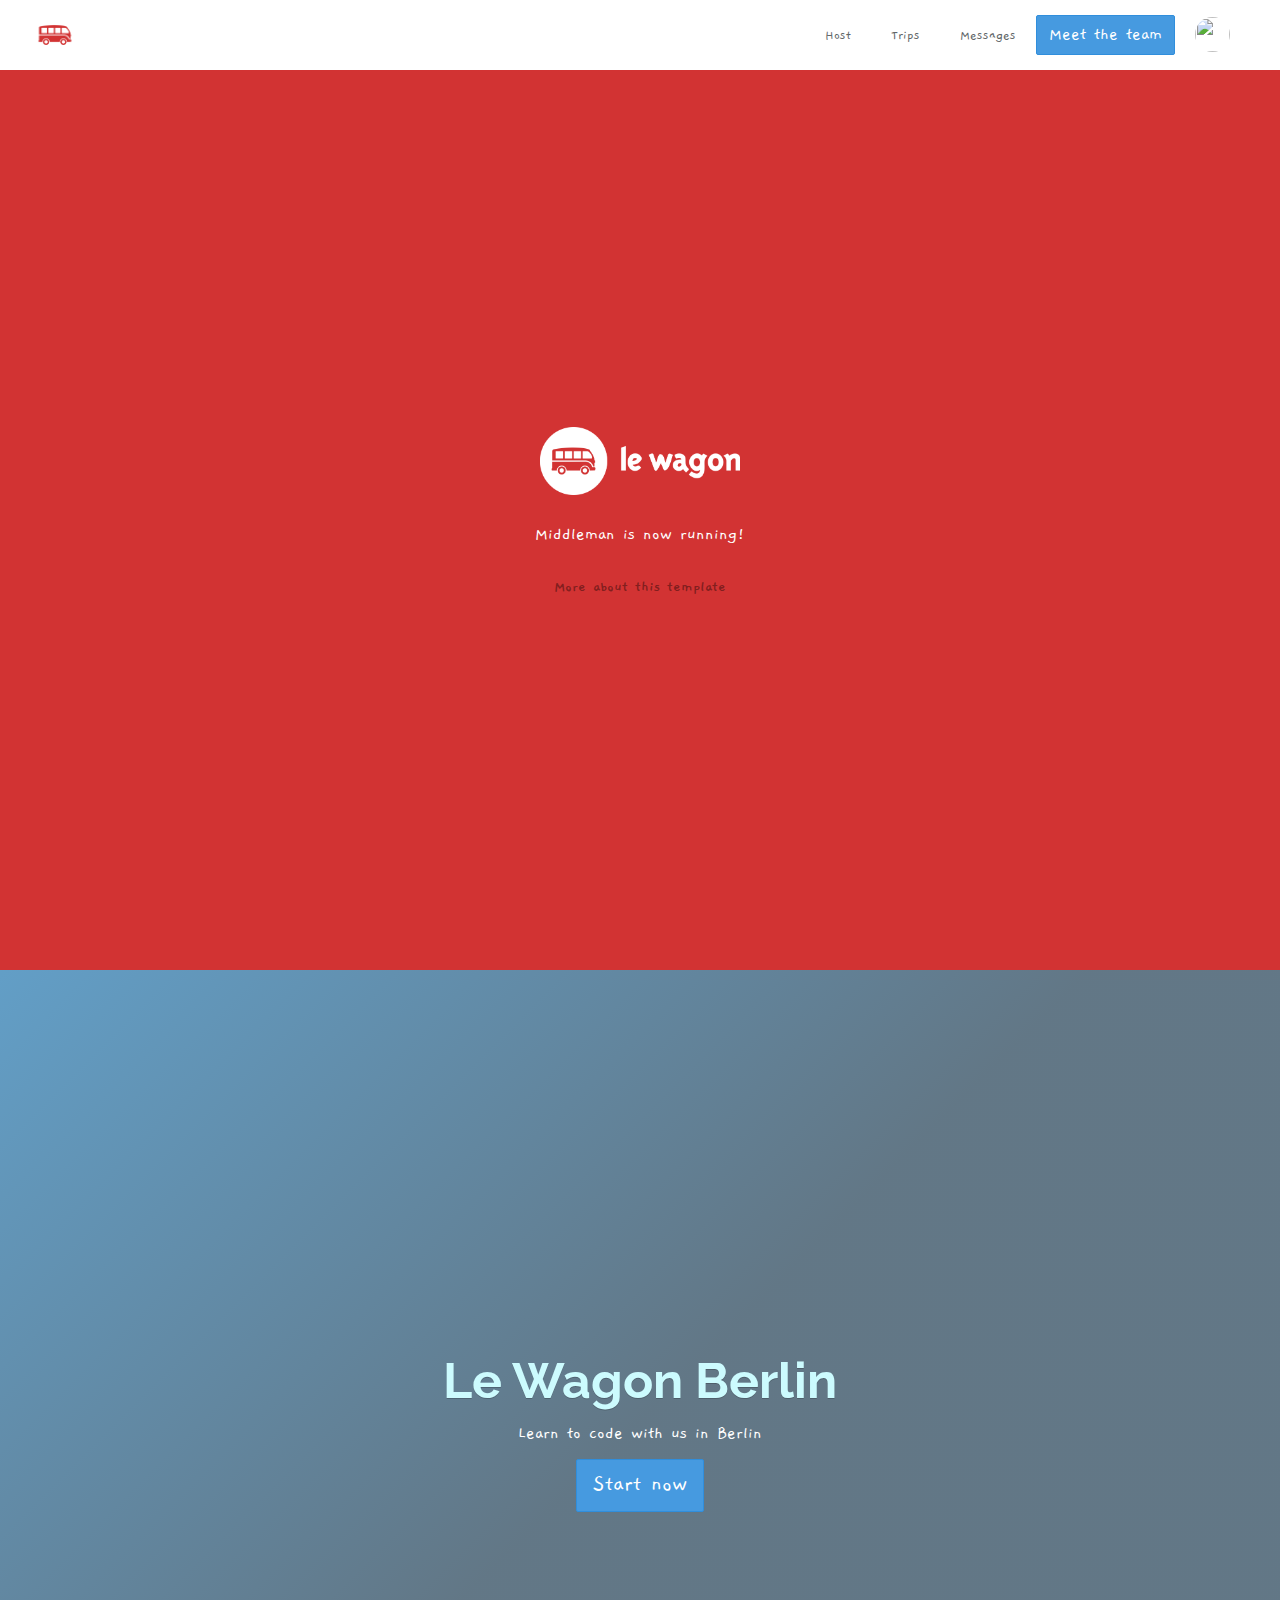
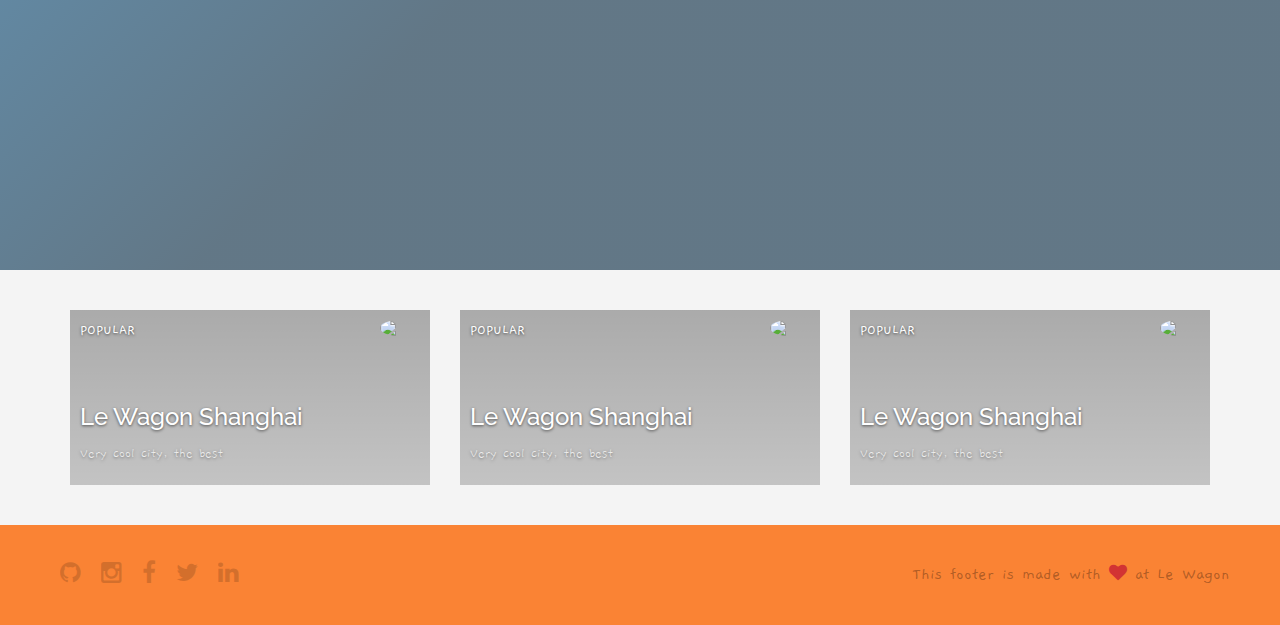
==== commit d3e483e0: "Automated commit at 2018-07-20 04:36:56 UTC by middleman-deploy 2.0.0-alpha" ====
--- a/index.html
+++ b/index.html
@@ -7,7 +7,7 @@
           content="width=device-width, initial-scale=1, shrink-to-fit=no">
     <!-- Use the title from a page's frontmatter if it has one -->
     <title>Le Wagon - Middleman</title>
-    <link href="stylesheets/application-74027b83.css" rel="stylesheet" />
+    <link href="stylesheets/application-3facf354.css" rel="stylesheet" />
     <script src="javascripts/application-93de88c9.js"></script>
     <link href="images/favicon-f15af148.png" rel="icon" type="image/png" />
   </head>
--- a/stylesheets/application-3facf354.css
+++ b/stylesheets/application-3facf354.css
@@ -0,0 +1,8 @@
+@import url("https://fonts.googleapis.com/css?family=Open+Sans:400,300,700|Raleway:400,100,300,700,500|Gaegu:400,700");/*!
+ * Bootstrap v3.3.7 (http://getbootstrap.com)
+ * Copyright 2011-2016 Twitter, Inc.
+ * Licensed under MIT (https://github.com/twbs/bootstrap/blob/master/LICENSE)
+ *//*! normalize.css v3.0.3 | MIT License | github.com/necolas/normalize.css */html{font-family:sans-serif;-ms-text-size-adjust:100%;-webkit-text-size-adjust:100%}body{margin:0}article,aside,details,figcaption,figure,footer,header,hgroup,main,menu,nav,section,summary{display:block}audio,canvas,progress,video{display:inline-block;vertical-align:baseline}audio:not([controls]){display:none;height:0}[hidden],template{display:none}a{background-color:transparent}a:active,a:hover{outline:0}abbr[title]{border-bottom:1px dotted}b,strong{font-weight:bold}dfn{font-style:italic}h1{font-size:2em;margin:0.67em 0}mark{background:#ff0;color:#000}small{font-size:80%}sub,sup{font-size:75%;line-height:0;position:relative;vertical-align:baseline}sup{top:-0.5em}sub{bottom:-0.25em}img{border:0}svg:not(:root){overflow:hidden}figure{margin:1em 40px}hr{-webkit-box-sizing:content-box;box-sizing:content-box;height:0}pre{overflow:auto}code,kbd,pre,samp{font-family:monospace, monospace;font-size:1em}button,input,optgroup,select,textarea{color:inherit;font:inherit;margin:0}button{overflow:visible}button,select{text-transform:none}button,html input[type="button"],input[type="reset"],input[type="submit"]{-webkit-appearance:button;cursor:pointer}button[disabled],html input[disabled]{cursor:default}button::-moz-focus-inner,input::-moz-focus-inner{border:0;padding:0}input{line-height:normal}input[type="checkbox"],input[type="radio"]{-webkit-box-sizing:border-box;box-sizing:border-box;padding:0}input[type="number"]::-webkit-inner-spin-button,input[type="number"]::-webkit-outer-spin-button{height:auto}input[type="search"]{-webkit-appearance:textfield;-webkit-box-sizing:content-box;box-sizing:content-box}input[type="search"]::-webkit-search-cancel-button,input[type="search"]::-webkit-search-decoration{-webkit-appearance:none}fieldset{border:1px solid #c0c0c0;margin:0 2px;padding:0.35em 0.625em 0.75em}legend{border:0;padding:0}textarea{overflow:auto}optgroup{font-weight:bold}table{border-collapse:collapse;border-spacing:0}td,th{padding:0}/*! Source: https://github.com/h5bp/html5-boilerplate/blob/master/src/css/main.css */@media print{*,*:before,*:after{background:transparent !important;color:#000 !important;-webkit-box-shadow:none !important;box-shadow:none !important;text-shadow:none !important}a,a:visited{text-decoration:underline}a[href]:after{content:" (" attr(href) ")"}abbr[title]:after{content:" (" attr(title) ")"}a[href^="#"]:after,a[href^="javascript:"]:after{content:""}pre,blockquote{border:1px solid #999;page-break-inside:avoid}thead{display:table-header-group}tr,img{page-break-inside:avoid}img{max-width:100% !important}p,h2,h3{orphans:3;widows:3}h2,h3{page-break-after:avoid}.navbar{display:none}.btn>.caret,.dropup>.btn>.caret{border-top-color:#000 !important}.label{border:1px solid #000}.table{border-collapse:collapse !important}.table td,.table th{background-color:#fff !important}.table-bordered th,.table-bordered td{border:1px solid #ddd !important}}@font-face{font-family:'Glyphicons Halflings';src:url("../assets/bootstrap/glyphicons-halflings-regular-86b6f62b.eot");src:url("../assets/bootstrap/glyphicons-halflings-regular-86b6f62b.eot?#iefix") format("embedded-opentype"),url("../assets/bootstrap/glyphicons-halflings-regular-ca35b697.woff2") format("woff2"),url("../assets/bootstrap/glyphicons-halflings-regular-278e49a8.woff") format("woff"),url("../assets/bootstrap/glyphicons-halflings-regular-44bc1850.ttf") format("truetype"),url("../assets/bootstrap/glyphicons-halflings-regular-de51a849.svg#glyphicons_halflingsregular") format("svg")}.glyphicon{position:relative;top:1px;display:inline-block;font-family:'Glyphicons Halflings';font-style:normal;font-weight:normal;line-height:1;-webkit-font-smoothing:antialiased;-moz-osx-font-smoothing:grayscale}.glyphicon-asterisk:before{content:"\002a"}.glyphicon-plus:before{content:"\002b"}.glyphicon-euro:before,.glyphicon-eur:before{content:"\20ac"}.glyphicon-minus:before{content:"\2212"}.glyphicon-cloud:before{content:"\2601"}.glyphicon-envelope:before{content:"\2709"}.glyphicon-pencil:before{content:"\270f"}.glyphicon-glass:before{content:"\e001"}.glyphicon-music:before{content:"\e002"}.glyphicon-search:before{content:"\e003"}.glyphicon-heart:before{content:"\e005"}.glyphicon-star:before{content:"\e006"}.glyphicon-star-empty:before{content:"\e007"}.glyphicon-user:before{content:"\e008"}.glyphicon-film:before{content:"\e009"}.glyphicon-th-large:before{content:"\e010"}.glyphicon-th:before{content:"\e011"}.glyphicon-th-list:before{content:"\e012"}.glyphicon-ok:before{content:"\e013"}.glyphicon-remove:before{content:"\e014"}.glyphicon-zoom-in:before{content:"\e015"}.glyphicon-zoom-out:before{content:"\e016"}.glyphicon-off:before{content:"\e017"}.glyphicon-signal:before{content:"\e018"}.glyphicon-cog:before{content:"\e019"}.glyphicon-trash:before{content:"\e020"}.glyphicon-home:before{content:"\e021"}.glyphicon-file:before{content:"\e022"}.glyphicon-time:before{content:"\e023"}.glyphicon-road:before{content:"\e024"}.glyphicon-download-alt:before{content:"\e025"}.glyphicon-download:before{content:"\e026"}.glyphicon-upload:before{content:"\e027"}.glyphicon-inbox:before{content:"\e028"}.glyphicon-play-circle:before{content:"\e029"}.glyphicon-repeat:before{content:"\e030"}.glyphicon-refresh:before{content:"\e031"}.glyphicon-list-alt:before{content:"\e032"}.glyphicon-lock:before{content:"\e033"}.glyphicon-flag:before{content:"\e034"}.glyphicon-headphones:before{content:"\e035"}.glyphicon-volume-off:before{content:"\e036"}.glyphicon-volume-down:before{content:"\e037"}.glyphicon-volume-up:before{content:"\e038"}.glyphicon-qrcode:before{content:"\e039"}.glyphicon-barcode:before{content:"\e040"}.glyphicon-tag:before{content:"\e041"}.glyphicon-tags:before{content:"\e042"}.glyphicon-book:before{content:"\e043"}.glyphicon-bookmark:before{content:"\e044"}.glyphicon-print:before{content:"\e045"}.glyphicon-camera:before{content:"\e046"}.glyphicon-font:before{content:"\e047"}.glyphicon-bold:before{content:"\e048"}.glyphicon-italic:before{content:"\e049"}.glyphicon-text-height:before{content:"\e050"}.glyphicon-text-width:before{content:"\e051"}.glyphicon-align-left:before{content:"\e052"}.glyphicon-align-center:before{content:"\e053"}.glyphicon-align-right:before{content:"\e054"}.glyphicon-align-justify:before{content:"\e055"}.glyphicon-list:before{content:"\e056"}.glyphicon-indent-left:before{content:"\e057"}.glyphicon-indent-right:before{content:"\e058"}.glyphicon-facetime-video:before{content:"\e059"}.glyphicon-picture:before{content:"\e060"}.glyphicon-map-marker:before{content:"\e062"}.glyphicon-adjust:before{content:"\e063"}.glyphicon-tint:before{content:"\e064"}.glyphicon-edit:before{content:"\e065"}.glyphicon-share:before{content:"\e066"}.glyphicon-check:before{content:"\e067"}.glyphicon-move:before{content:"\e068"}.glyphicon-step-backward:before{content:"\e069"}.glyphicon-fast-backward:before{content:"\e070"}.glyphicon-backward:before{content:"\e071"}.glyphicon-play:before{content:"\e072"}.glyphicon-pause:before{content:"\e073"}.glyphicon-stop:before{content:"\e074"}.glyphicon-forward:before{content:"\e075"}.glyphicon-fast-forward:before{content:"\e076"}.glyphicon-step-forward:before{content:"\e077"}.glyphicon-eject:before{content:"\e078"}.glyphicon-chevron-left:before{content:"\e079"}.glyphicon-chevron-right:before{content:"\e080"}.glyphicon-plus-sign:before{content:"\e081"}.glyphicon-minus-sign:before{content:"\e082"}.glyphicon-remove-sign:before{content:"\e083"}.glyphicon-ok-sign:before{content:"\e084"}.glyphicon-question-sign:before{content:"\e085"}.glyphicon-info-sign:before{content:"\e086"}.glyphicon-screenshot:before{content:"\e087"}.glyphicon-remove-circle:before{content:"\e088"}.glyphicon-ok-circle:before{content:"\e089"}.glyphicon-ban-circle:before{content:"\e090"}.glyphicon-arrow-left:before{content:"\e091"}.glyphicon-arrow-right:before{content:"\e092"}.glyphicon-arrow-up:before{content:"\e093"}.glyphicon-arrow-down:before{content:"\e094"}.glyphicon-share-alt:before{content:"\e095"}.glyphicon-resize-full:before{content:"\e096"}.glyphicon-resize-small:before{content:"\e097"}.glyphicon-exclamation-sign:before{content:"\e101"}.glyphicon-gift:before{content:"\e102"}.glyphicon-leaf:before{content:"\e103"}.glyphicon-fire:before{content:"\e104"}.glyphicon-eye-open:before{content:"\e105"}.glyphicon-eye-close:before{content:"\e106"}.glyphicon-warning-sign:before{content:"\e107"}.glyphicon-plane:before{content:"\e108"}.glyphicon-calendar:before{content:"\e109"}.glyphicon-random:before{content:"\e110"}.glyphicon-comment:before{content:"\e111"}.glyphicon-magnet:before{content:"\e112"}.glyphicon-chevron-up:before{content:"\e113"}.glyphicon-chevron-down:before{content:"\e114"}.glyphicon-retweet:before{content:"\e115"}.glyphicon-shopping-cart:before{content:"\e116"}.glyphicon-folder-close:before{content:"\e117"}.glyphicon-folder-open:before{content:"\e118"}.glyphicon-resize-vertical:before{content:"\e119"}.glyphicon-resize-horizontal:before{content:"\e120"}.glyphicon-hdd:before{content:"\e121"}.glyphicon-bullhorn:before{content:"\e122"}.glyphicon-bell:before{content:"\e123"}.glyphicon-certificate:before{content:"\e124"}.glyphicon-thumbs-up:before{content:"\e125"}.glyphicon-thumbs-down:before{content:"\e126"}.glyphicon-hand-right:before{content:"\e127"}.glyphicon-hand-left:before{content:"\e128"}.glyphicon-hand-up:before{content:"\e129"}.glyphicon-hand-down:before{content:"\e130"}.glyphicon-circle-arrow-right:before{content:"\e131"}.glyphicon-circle-arrow-left:before{content:"\e132"}.glyphicon-circle-arrow-up:before{content:"\e133"}.glyphicon-circle-arrow-down:before{content:"\e134"}.glyphicon-globe:before{content:"\e135"}.glyphicon-wrench:before{content:"\e136"}.glyphicon-tasks:before{content:"\e137"}.glyphicon-filter:before{content:"\e138"}.glyphicon-briefcase:before{content:"\e139"}.glyphicon-fullscreen:before{content:"\e140"}.glyphicon-dashboard:before{content:"\e141"}.glyphicon-paperclip:before{content:"\e142"}.glyphicon-heart-empty:before{content:"\e143"}.glyphicon-link:before{content:"\e144"}.glyphicon-phone:before{content:"\e145"}.glyphicon-pushpin:before{content:"\e146"}.glyphicon-usd:before{content:"\e148"}.glyphicon-gbp:before{content:"\e149"}.glyphicon-sort:before{content:"\e150"}.glyphicon-sort-by-alphabet:before{content:"\e151"}.glyphicon-sort-by-alphabet-alt:before{content:"\e152"}.glyphicon-sort-by-order:before{content:"\e153"}.glyphicon-sort-by-order-alt:before{content:"\e154"}.glyphicon-sort-by-attributes:before{content:"\e155"}.glyphicon-sort-by-attributes-alt:before{content:"\e156"}.glyphicon-unchecked:before{content:"\e157"}.glyphicon-expand:before{content:"\e158"}.glyphicon-collapse-down:before{content:"\e159"}.glyphicon-collapse-up:before{content:"\e160"}.glyphicon-log-in:before{content:"\e161"}.glyphicon-flash:before{content:"\e162"}.glyphicon-log-out:before{content:"\e163"}.glyphicon-new-window:before{content:"\e164"}.glyphicon-record:before{content:"\e165"}.glyphicon-save:before{content:"\e166"}.glyphicon-open:before{content:"\e167"}.glyphicon-saved:before{content:"\e168"}.glyphicon-import:before{content:"\e169"}.glyphicon-export:before{content:"\e170"}.glyphicon-send:before{content:"\e171"}.glyphicon-floppy-disk:before{content:"\e172"}.glyphicon-floppy-saved:before{content:"\e173"}.glyphicon-floppy-remove:before{content:"\e174"}.glyphicon-floppy-save:before{content:"\e175"}.glyphicon-floppy-open:before{content:"\e176"}.glyphicon-credit-card:before{content:"\e177"}.glyphicon-transfer:before{content:"\e178"}.glyphicon-cutlery:before{content:"\e179"}.glyphicon-header:before{content:"\e180"}.glyphicon-compressed:before{content:"\e181"}.glyphicon-earphone:before{content:"\e182"}.glyphicon-phone-alt:before{content:"\e183"}.glyphicon-tower:before{content:"\e184"}.glyphicon-stats:before{content:"\e185"}.glyphicon-sd-video:before{content:"\e186"}.glyphicon-hd-video:before{content:"\e187"}.glyphicon-subtitles:before{content:"\e188"}.glyphicon-sound-stereo:before{content:"\e189"}.glyphicon-sound-dolby:before{content:"\e190"}.glyphicon-sound-5-1:before{content:"\e191"}.glyphicon-sound-6-1:before{content:"\e192"}.glyphicon-sound-7-1:before{content:"\e193"}.glyphicon-copyright-mark:before{content:"\e194"}.glyphicon-registration-mark:before{content:"\e195"}.glyphicon-cloud-download:before{content:"\e197"}.glyphicon-cloud-upload:before{content:"\e198"}.glyphicon-tree-conifer:before{content:"\e199"}.glyphicon-tree-deciduous:before{content:"\e200"}.glyphicon-cd:before{content:"\e201"}.glyphicon-save-file:before{content:"\e202"}.glyphicon-open-file:before{content:"\e203"}.glyphicon-level-up:before{content:"\e204"}.glyphicon-copy:before{content:"\e205"}.glyphicon-paste:before{content:"\e206"}.glyphicon-alert:before{content:"\e209"}.glyphicon-equalizer:before{content:"\e210"}.glyphicon-king:before{content:"\e211"}.glyphicon-queen:before{content:"\e212"}.glyphicon-pawn:before{content:"\e213"}.glyphicon-bishop:before{content:"\e214"}.glyphicon-knight:before{content:"\e215"}.glyphicon-baby-formula:before{content:"\e216"}.glyphicon-tent:before{content:"\26fa"}.glyphicon-blackboard:before{content:"\e218"}.glyphicon-bed:before{content:"\e219"}.glyphicon-apple:before{content:"\f8ff"}.glyphicon-erase:before{content:"\e221"}.glyphicon-hourglass:before{content:"\231b"}.glyphicon-lamp:before{content:"\e223"}.glyphicon-duplicate:before{content:"\e224"}.glyphicon-piggy-bank:before{content:"\e225"}.glyphicon-scissors:before{content:"\e226"}.glyphicon-bitcoin:before{content:"\e227"}.glyphicon-btc:before{content:"\e227"}.glyphicon-xbt:before{content:"\e227"}.glyphicon-yen:before{content:"\00a5"}.glyphicon-jpy:before{content:"\00a5"}.glyphicon-ruble:before{content:"\20bd"}.glyphicon-rub:before{content:"\20bd"}.glyphicon-scale:before{content:"\e230"}.glyphicon-ice-lolly:before{content:"\e231"}.glyphicon-ice-lolly-tasted:before{content:"\e232"}.glyphicon-education:before{content:"\e233"}.glyphicon-option-horizontal:before{content:"\e234"}.glyphicon-option-vertical:before{content:"\e235"}.glyphicon-menu-hamburger:before{content:"\e236"}.glyphicon-modal-window:before{content:"\e237"}.glyphicon-oil:before{content:"\e238"}.glyphicon-grain:before{content:"\e239"}.glyphicon-sunglasses:before{content:"\e240"}.glyphicon-text-size:before{content:"\e241"}.glyphicon-text-color:before{content:"\e242"}.glyphicon-text-background:before{content:"\e243"}.glyphicon-object-align-top:before{content:"\e244"}.glyphicon-object-align-bottom:before{content:"\e245"}.glyphicon-object-align-horizontal:before{content:"\e246"}.glyphicon-object-align-left:before{content:"\e247"}.glyphicon-object-align-vertical:before{content:"\e248"}.glyphicon-object-align-right:before{content:"\e249"}.glyphicon-triangle-right:before{content:"\e250"}.glyphicon-triangle-left:before{content:"\e251"}.glyphicon-triangle-bottom:before{content:"\e252"}.glyphicon-triangle-top:before{content:"\e253"}.glyphicon-console:before{content:"\e254"}.glyphicon-superscript:before{content:"\e255"}.glyphicon-subscript:before{content:"\e256"}.glyphicon-menu-left:before{content:"\e257"}.glyphicon-menu-right:before{content:"\e258"}.glyphicon-menu-down:before{content:"\e259"}.glyphicon-menu-up:before{content:"\e260"}*{-webkit-box-sizing:border-box;box-sizing:border-box}*:before,*:after{-webkit-box-sizing:border-box;box-sizing:border-box}html{font-size:10px;-webkit-tap-highlight-color:transparent}body{font-family:"Gaegu", "Helvetica", "sans-serif";font-size:18px;line-height:1.42857143;color:#333333;background-color:#F4F4F4}input,button,select,textarea{font-family:inherit;font-size:inherit;line-height:inherit}a{color:#469AE0;text-decoration:none}a:hover,a:focus{color:#1f74ba;text-decoration:underline}a:focus{outline:5px auto -webkit-focus-ring-color;outline-offset:-2px}figure{margin:0}img{vertical-align:middle}.img-responsive{display:block;max-width:100%;height:auto}.img-rounded{border-radius:2px}.img-thumbnail{padding:4px;line-height:1.42857143;background-color:#F4F4F4;border:1px solid #ddd;border-radius:2px;-webkit-transition:all 0.2s ease-in-out;transition:all 0.2s ease-in-out;display:inline-block;max-width:100%;height:auto}.img-circle{border-radius:50%}hr{margin-top:25px;margin-bottom:25px;border:0;border-top:1px solid #eeeeee}.sr-only{position:absolute;width:1px;height:1px;margin:-1px;padding:0;overflow:hidden;clip:rect(0, 0, 0, 0);border:0}.sr-only-focusable:active,.sr-only-focusable:focus{position:static;width:auto;height:auto;margin:0;overflow:visible;clip:auto}[role="button"]{cursor:pointer}h1,h2,h3,h4,h5,h6,.h1,.h2,.h3,.h4,.h5,.h6{font-family:"Raleway", "Helvetica", "sans-serif";font-weight:500;line-height:1.1;color:inherit}h1 small,h1 .small,h2 small,h2 .small,h3 small,h3 .small,h4 small,h4 .small,h5 small,h5 .small,h6 small,h6 .small,.h1 small,.h1 .small,.h2 small,.h2 .small,.h3 small,.h3 .small,.h4 small,.h4 .small,.h5 small,.h5 .small,.h6 small,.h6 .small{font-weight:normal;line-height:1;color:#777777}h1,.h1,h2,.h2,h3,.h3{margin-top:25px;margin-bottom:12.5px}h1 small,h1 .small,.h1 small,.h1 .small,h2 small,h2 .small,.h2 small,.h2 .small,h3 small,h3 .small,.h3 small,.h3 .small{font-size:65%}h4,.h4,h5,.h5,h6,.h6{margin-top:12.5px;margin-bottom:12.5px}h4 small,h4 .small,.h4 small,.h4 .small,h5 small,h5 .small,.h5 small,.h5 .small,h6 small,h6 .small,.h6 small,.h6 .small{font-size:75%}h1,.h1{font-size:46px}h2,.h2{font-size:38px}h3,.h3{font-size:31px}h4,.h4{font-size:23px}h5,.h5{font-size:18px}h6,.h6{font-size:16px}p{margin:0 0 12.5px}.lead{margin-bottom:25px;font-size:20px;font-weight:300;line-height:1.4}@media (min-width: 768px){.lead{font-size:27px}}small,.small{font-size:88%}mark,.mark{background-color:#fcf8e3;padding:.2em}.text-left{text-align:left}.text-right{text-align:right}.text-center{text-align:center}.text-justify{text-align:justify}.text-nowrap{white-space:nowrap}.text-lowercase{text-transform:lowercase}.text-uppercase,.initialism{text-transform:uppercase}.text-capitalize{text-transform:capitalize}.text-muted{color:#777777}.text-primary{color:#469AE0}a.text-primary:hover,a.text-primary:focus{color:#2381d0}.text-success{color:#3c763d}a.text-success:hover,a.text-success:focus{color:#2b542c}.text-info{color:#31708f}a.text-info:hover,a.text-info:focus{color:#245269}.text-warning{color:#8a6d3b}a.text-warning:hover,a.text-warning:focus{color:#66512c}.text-danger{color:#a94442}a.text-danger:hover,a.text-danger:focus{color:#843534}.bg-primary{color:#fff}.bg-primary{background-color:#469AE0}a.bg-primary:hover,a.bg-primary:focus{background-color:#2381d0}.bg-success{background-color:#dff0d8}a.bg-success:hover,a.bg-success:focus{background-color:#c1e2b3}.bg-info{background-color:#d9edf7}a.bg-info:hover,a.bg-info:focus{background-color:#afd9ee}.bg-warning{background-color:#fcf8e3}a.bg-warning:hover,a.bg-warning:focus{background-color:#f7ecb5}.bg-danger{background-color:#f2dede}a.bg-danger:hover,a.bg-danger:focus{background-color:#e4b9b9}.page-header{padding-bottom:11.5px;margin:50px 0 25px;border-bottom:1px solid #eeeeee}ul,ol{margin-top:0;margin-bottom:12.5px}ul ul,ul ol,ol ul,ol ol{margin-bottom:0}.list-unstyled{padding-left:0;list-style:none}.list-inline{padding-left:0;list-style:none;margin-left:-5px}.list-inline>li{display:inline-block;padding-left:5px;padding-right:5px}dl{margin-top:0;margin-bottom:25px}dt,dd{line-height:1.42857143}dt{font-weight:bold}dd{margin-left:0}.dl-horizontal dd:before,.dl-horizontal dd:after{content:" ";display:table}.dl-horizontal dd:after{clear:both}@media (min-width: 768px){.dl-horizontal dt{float:left;width:160px;clear:left;text-align:right;overflow:hidden;text-overflow:ellipsis;white-space:nowrap}.dl-horizontal dd{margin-left:180px}}abbr[title],abbr[data-original-title]{cursor:help;border-bottom:1px dotted #777777}.initialism{font-size:90%}blockquote{padding:12.5px 25px;margin:0 0 25px;font-size:22.5px;border-left:5px solid #eeeeee}blockquote p:last-child,blockquote ul:last-child,blockquote ol:last-child{margin-bottom:0}blockquote footer,blockquote small,blockquote .small{display:block;font-size:80%;line-height:1.42857143;color:#777777}blockquote footer:before,blockquote small:before,blockquote .small:before{content:'\2014 \00A0'}.blockquote-reverse,blockquote.pull-right{padding-right:15px;padding-left:0;border-right:5px solid #eeeeee;border-left:0;text-align:right}.blockquote-reverse footer:before,.blockquote-reverse small:before,.blockquote-reverse .small:before,blockquote.pull-right footer:before,blockquote.pull-right small:before,blockquote.pull-right .small:before{content:''}.blockquote-reverse footer:after,.blockquote-reverse small:after,.blockquote-reverse .small:after,blockquote.pull-right footer:after,blockquote.pull-right small:after,blockquote.pull-right .small:after{content:'\00A0 \2014'}address{margin-bottom:25px;font-style:normal;line-height:1.42857143}code,kbd,pre,samp{font-family:Menlo, Monaco, Consolas, "Courier New", monospace}code{padding:2px 4px;font-size:90%;color:#c7254e;background-color:#f9f2f4;border-radius:2px}kbd{padding:2px 4px;font-size:90%;color:#fff;background-color:#333;border-radius:2px;-webkit-box-shadow:inset 0 -1px 0 rgba(0,0,0,0.25);box-shadow:inset 0 -1px 0 rgba(0,0,0,0.25)}kbd kbd{padding:0;font-size:100%;font-weight:bold;-webkit-box-shadow:none;box-shadow:none}pre{display:block;padding:12px;margin:0 0 12.5px;font-size:17px;line-height:1.42857143;word-break:break-all;word-wrap:break-word;color:#333333;background-color:#f5f5f5;border:1px solid #ccc;border-radius:2px}pre code{padding:0;font-size:inherit;color:inherit;white-space:pre-wrap;background-color:transparent;border-radius:0}.pre-scrollable{max-height:340px;overflow-y:scroll}.container{margin-right:auto;margin-left:auto;padding-left:15px;padding-right:15px}.container:before,.container:after{content:" ";display:table}.container:after{clear:both}@media (min-width: 768px){.container{width:750px}}@media (min-width: 992px){.container{width:970px}}@media (min-width: 1200px){.container{width:1170px}}.container-fluid{margin-right:auto;margin-left:auto;padding-left:15px;padding-right:15px}.container-fluid:before,.container-fluid:after{content:" ";display:table}.container-fluid:after{clear:both}.row{margin-left:-15px;margin-right:-15px}.row:before,.row:after{content:" ";display:table}.row:after{clear:both}.col-xs-1,.col-sm-1,.col-md-1,.col-lg-1,.col-xs-2,.col-sm-2,.col-md-2,.col-lg-2,.col-xs-3,.col-sm-3,.col-md-3,.col-lg-3,.col-xs-4,.col-sm-4,.col-md-4,.col-lg-4,.col-xs-5,.col-sm-5,.col-md-5,.col-lg-5,.col-xs-6,.col-sm-6,.col-md-6,.col-lg-6,.col-xs-7,.col-sm-7,.col-md-7,.col-lg-7,.col-xs-8,.col-sm-8,.col-md-8,.col-lg-8,.col-xs-9,.col-sm-9,.col-md-9,.col-lg-9,.col-xs-10,.col-sm-10,.col-md-10,.col-lg-10,.col-xs-11,.col-sm-11,.col-md-11,.col-lg-11,.col-xs-12,.col-sm-12,.col-md-12,.col-lg-12{position:relative;min-height:1px;padding-left:15px;padding-right:15px}.col-xs-1,.col-xs-2,.col-xs-3,.col-xs-4,.col-xs-5,.col-xs-6,.col-xs-7,.col-xs-8,.col-xs-9,.col-xs-10,.col-xs-11,.col-xs-12{float:left}.col-xs-1{width:8.33333333%}.col-xs-2{width:16.66666667%}.col-xs-3{width:25%}.col-xs-4{width:33.33333333%}.col-xs-5{width:41.66666667%}.col-xs-6{width:50%}.col-xs-7{width:58.33333333%}.col-xs-8{width:66.66666667%}.col-xs-9{width:75%}.col-xs-10{width:83.33333333%}.col-xs-11{width:91.66666667%}.col-xs-12{width:100%}.col-xs-pull-0{right:auto}.col-xs-pull-1{right:8.33333333%}.col-xs-pull-2{right:16.66666667%}.col-xs-pull-3{right:25%}.col-xs-pull-4{right:33.33333333%}.col-xs-pull-5{right:41.66666667%}.col-xs-pull-6{right:50%}.col-xs-pull-7{right:58.33333333%}.col-xs-pull-8{right:66.66666667%}.col-xs-pull-9{right:75%}.col-xs-pull-10{right:83.33333333%}.col-xs-pull-11{right:91.66666667%}.col-xs-pull-12{right:100%}.col-xs-push-0{left:auto}.col-xs-push-1{left:8.33333333%}.col-xs-push-2{left:16.66666667%}.col-xs-push-3{left:25%}.col-xs-push-4{left:33.33333333%}.col-xs-push-5{left:41.66666667%}.col-xs-push-6{left:50%}.col-xs-push-7{left:58.33333333%}.col-xs-push-8{left:66.66666667%}.col-xs-push-9{left:75%}.col-xs-push-10{left:83.33333333%}.col-xs-push-11{left:91.66666667%}.col-xs-push-12{left:100%}.col-xs-offset-0{margin-left:0%}.col-xs-offset-1{margin-left:8.33333333%}.col-xs-offset-2{margin-left:16.66666667%}.col-xs-offset-3{margin-left:25%}.col-xs-offset-4{margin-left:33.33333333%}.col-xs-offset-5{margin-left:41.66666667%}.col-xs-offset-6{margin-left:50%}.col-xs-offset-7{margin-left:58.33333333%}.col-xs-offset-8{margin-left:66.66666667%}.col-xs-offset-9{margin-left:75%}.col-xs-offset-10{margin-left:83.33333333%}.col-xs-offset-11{margin-left:91.66666667%}.col-xs-offset-12{margin-left:100%}@media (min-width: 768px){.col-sm-1,.col-sm-2,.col-sm-3,.col-sm-4,.col-sm-5,.col-sm-6,.col-sm-7,.col-sm-8,.col-sm-9,.col-sm-10,.col-sm-11,.col-sm-12{float:left}.col-sm-1{width:8.33333333%}.col-sm-2{width:16.66666667%}.col-sm-3{width:25%}.col-sm-4{width:33.33333333%}.col-sm-5{width:41.66666667%}.col-sm-6{width:50%}.col-sm-7{width:58.33333333%}.col-sm-8{width:66.66666667%}.col-sm-9{width:75%}.col-sm-10{width:83.33333333%}.col-sm-11{width:91.66666667%}.col-sm-12{width:100%}.col-sm-pull-0{right:auto}.col-sm-pull-1{right:8.33333333%}.col-sm-pull-2{right:16.66666667%}.col-sm-pull-3{right:25%}.col-sm-pull-4{right:33.33333333%}.col-sm-pull-5{right:41.66666667%}.col-sm-pull-6{right:50%}.col-sm-pull-7{right:58.33333333%}.col-sm-pull-8{right:66.66666667%}.col-sm-pull-9{right:75%}.col-sm-pull-10{right:83.33333333%}.col-sm-pull-11{right:91.66666667%}.col-sm-pull-12{right:100%}.col-sm-push-0{left:auto}.col-sm-push-1{left:8.33333333%}.col-sm-push-2{left:16.66666667%}.col-sm-push-3{left:25%}.col-sm-push-4{left:33.33333333%}.col-sm-push-5{left:41.66666667%}.col-sm-push-6{left:50%}.col-sm-push-7{left:58.33333333%}.col-sm-push-8{left:66.66666667%}.col-sm-push-9{left:75%}.col-sm-push-10{left:83.33333333%}.col-sm-push-11{left:91.66666667%}.col-sm-push-12{left:100%}.col-sm-offset-0{margin-left:0%}.col-sm-offset-1{margin-left:8.33333333%}.col-sm-offset-2{margin-left:16.66666667%}.col-sm-offset-3{margin-left:25%}.col-sm-offset-4{margin-left:33.33333333%}.col-sm-offset-5{margin-left:41.66666667%}.col-sm-offset-6{margin-left:50%}.col-sm-offset-7{margin-left:58.33333333%}.col-sm-offset-8{margin-left:66.66666667%}.col-sm-offset-9{margin-left:75%}.col-sm-offset-10{margin-left:83.33333333%}.col-sm-offset-11{margin-left:91.66666667%}.col-sm-offset-12{margin-left:100%}}@media (min-width: 992px){.col-md-1,.col-md-2,.col-md-3,.col-md-4,.col-md-5,.col-md-6,.col-md-7,.col-md-8,.col-md-9,.col-md-10,.col-md-11,.col-md-12{float:left}.col-md-1{width:8.33333333%}.col-md-2{width:16.66666667%}.col-md-3{width:25%}.col-md-4{width:33.33333333%}.col-md-5{width:41.66666667%}.col-md-6{width:50%}.col-md-7{width:58.33333333%}.col-md-8{width:66.66666667%}.col-md-9{width:75%}.col-md-10{width:83.33333333%}.col-md-11{width:91.66666667%}.col-md-12{width:100%}.col-md-pull-0{right:auto}.col-md-pull-1{right:8.33333333%}.col-md-pull-2{right:16.66666667%}.col-md-pull-3{right:25%}.col-md-pull-4{right:33.33333333%}.col-md-pull-5{right:41.66666667%}.col-md-pull-6{right:50%}.col-md-pull-7{right:58.33333333%}.col-md-pull-8{right:66.66666667%}.col-md-pull-9{right:75%}.col-md-pull-10{right:83.33333333%}.col-md-pull-11{right:91.66666667%}.col-md-pull-12{right:100%}.col-md-push-0{left:auto}.col-md-push-1{left:8.33333333%}.col-md-push-2{left:16.66666667%}.col-md-push-3{left:25%}.col-md-push-4{left:33.33333333%}.col-md-push-5{left:41.66666667%}.col-md-push-6{left:50%}.col-md-push-7{left:58.33333333%}.col-md-push-8{left:66.66666667%}.col-md-push-9{left:75%}.col-md-push-10{left:83.33333333%}.col-md-push-11{left:91.66666667%}.col-md-push-12{left:100%}.col-md-offset-0{margin-left:0%}.col-md-offset-1{margin-left:8.33333333%}.col-md-offset-2{margin-left:16.66666667%}.col-md-offset-3{margin-left:25%}.col-md-offset-4{margin-left:33.33333333%}.col-md-offset-5{margin-left:41.66666667%}.col-md-offset-6{margin-left:50%}.col-md-offset-7{margin-left:58.33333333%}.col-md-offset-8{margin-left:66.66666667%}.col-md-offset-9{margin-left:75%}.col-md-offset-10{margin-left:83.33333333%}.col-md-offset-11{margin-left:91.66666667%}.col-md-offset-12{margin-left:100%}}@media (min-width: 1200px){.col-lg-1,.col-lg-2,.col-lg-3,.col-lg-4,.col-lg-5,.col-lg-6,.col-lg-7,.col-lg-8,.col-lg-9,.col-lg-10,.col-lg-11,.col-lg-12{float:left}.col-lg-1{width:8.33333333%}.col-lg-2{width:16.66666667%}.col-lg-3{width:25%}.col-lg-4{width:33.33333333%}.col-lg-5{width:41.66666667%}.col-lg-6{width:50%}.col-lg-7{width:58.33333333%}.col-lg-8{width:66.66666667%}.col-lg-9{width:75%}.col-lg-10{width:83.33333333%}.col-lg-11{width:91.66666667%}.col-lg-12{width:100%}.col-lg-pull-0{right:auto}.col-lg-pull-1{right:8.33333333%}.col-lg-pull-2{right:16.66666667%}.col-lg-pull-3{right:25%}.col-lg-pull-4{right:33.33333333%}.col-lg-pull-5{right:41.66666667%}.col-lg-pull-6{right:50%}.col-lg-pull-7{right:58.33333333%}.col-lg-pull-8{right:66.66666667%}.col-lg-pull-9{right:75%}.col-lg-pull-10{right:83.33333333%}.col-lg-pull-11{right:91.66666667%}.col-lg-pull-12{right:100%}.col-lg-push-0{left:auto}.col-lg-push-1{left:8.33333333%}.col-lg-push-2{left:16.66666667%}.col-lg-push-3{left:25%}.col-lg-push-4{left:33.33333333%}.col-lg-push-5{left:41.66666667%}.col-lg-push-6{left:50%}.col-lg-push-7{left:58.33333333%}.col-lg-push-8{left:66.66666667%}.col-lg-push-9{left:75%}.col-lg-push-10{left:83.33333333%}.col-lg-push-11{left:91.66666667%}.col-lg-push-12{left:100%}.col-lg-offset-0{margin-left:0%}.col-lg-offset-1{margin-left:8.33333333%}.col-lg-offset-2{margin-left:16.66666667%}.col-lg-offset-3{margin-left:25%}.col-lg-offset-4{margin-left:33.33333333%}.col-lg-offset-5{margin-left:41.66666667%}.col-lg-offset-6{margin-left:50%}.col-lg-offset-7{margin-left:58.33333333%}.col-lg-offset-8{margin-left:66.66666667%}.col-lg-offset-9{margin-left:75%}.col-lg-offset-10{margin-left:83.33333333%}.col-lg-offset-11{margin-left:91.66666667%}.col-lg-offset-12{margin-left:100%}}table{background-color:transparent}caption{padding-top:8px;padding-bottom:8px;color:#777777;text-align:left}th{text-align:left}.table{width:100%;max-width:100%;margin-bottom:25px}.table>thead>tr>th,.table>thead>tr>td,.table>tbody>tr>th,.table>tbody>tr>td,.table>tfoot>tr>th,.table>tfoot>tr>td{padding:8px;line-height:1.42857143;vertical-align:top;border-top:1px solid #ddd}.table>thead>tr>th{vertical-align:bottom;border-bottom:2px solid #ddd}.table>caption+thead>tr:first-child>th,.table>caption+thead>tr:first-child>td,.table>colgroup+thead>tr:first-child>th,.table>colgroup+thead>tr:first-child>td,.table>thead:first-child>tr:first-child>th,.table>thead:first-child>tr:first-child>td{border-top:0}.table>tbody+tbody{border-top:2px solid #ddd}.table .table{background-color:#F4F4F4}.table-condensed>thead>tr>th,.table-condensed>thead>tr>td,.table-condensed>tbody>tr>th,.table-condensed>tbody>tr>td,.table-condensed>tfoot>tr>th,.table-condensed>tfoot>tr>td{padding:5px}.table-bordered{border:1px solid #ddd}.table-bordered>thead>tr>th,.table-bordered>thead>tr>td,.table-bordered>tbody>tr>th,.table-bordered>tbody>tr>td,.table-bordered>tfoot>tr>th,.table-bordered>tfoot>tr>td{border:1px solid #ddd}.table-bordered>thead>tr>th,.table-bordered>thead>tr>td{border-bottom-width:2px}.table-striped>tbody>tr:nth-of-type(odd){background-color:#f9f9f9}.table-hover>tbody>tr:hover{background-color:#f5f5f5}table col[class*="col-"]{position:static;float:none;display:table-column}table td[class*="col-"],table th[class*="col-"]{position:static;float:none;display:table-cell}.table>thead>tr>td.active,.table>thead>tr>th.active,.table>thead>tr.active>td,.table>thead>tr.active>th,.table>tbody>tr>td.active,.table>tbody>tr>th.active,.table>tbody>tr.active>td,.table>tbody>tr.active>th,.table>tfoot>tr>td.active,.table>tfoot>tr>th.active,.table>tfoot>tr.active>td,.table>tfoot>tr.active>th{background-color:#f5f5f5}.table-hover>tbody>tr>td.active:hover,.table-hover>tbody>tr>th.active:hover,.table-hover>tbody>tr.active:hover>td,.table-hover>tbody>tr:hover>.active,.table-hover>tbody>tr.active:hover>th{background-color:#e8e8e8}.table>thead>tr>td.success,.table>thead>tr>th.success,.table>thead>tr.success>td,.table>thead>tr.success>th,.table>tbody>tr>td.success,.table>tbody>tr>th.success,.table>tbody>tr.success>td,.table>tbody>tr.success>th,.table>tfoot>tr>td.success,.table>tfoot>tr>th.success,.table>tfoot>tr.success>td,.table>tfoot>tr.success>th{background-color:#dff0d8}.table-hover>tbody>tr>td.success:hover,.table-hover>tbody>tr>th.success:hover,.table-hover>tbody>tr.success:hover>td,.table-hover>tbody>tr:hover>.success,.table-hover>tbody>tr.success:hover>th{background-color:#d0e9c6}.table>thead>tr>td.info,.table>thead>tr>th.info,.table>thead>tr.info>td,.table>thead>tr.info>th,.table>tbody>tr>td.info,.table>tbody>tr>th.info,.table>tbody>tr.info>td,.table>tbody>tr.info>th,.table>tfoot>tr>td.info,.table>tfoot>tr>th.info,.table>tfoot>tr.info>td,.table>tfoot>tr.info>th{background-color:#d9edf7}.table-hover>tbody>tr>td.info:hover,.table-hover>tbody>tr>th.info:hover,.table-hover>tbody>tr.info:hover>td,.table-hover>tbody>tr:hover>.info,.table-hover>tbody>tr.info:hover>th{background-color:#c4e3f3}.table>thead>tr>td.warning,.table>thead>tr>th.warning,.table>thead>tr.warning>td,.table>thead>tr.warning>th,.table>tbody>tr>td.warning,.table>tbody>tr>th.warning,.table>tbody>tr.warning>td,.table>tbody>tr.warning>th,.table>tfoot>tr>td.warning,.table>tfoot>tr>th.warning,.table>tfoot>tr.warning>td,.table>tfoot>tr.warning>th{background-color:#fcf8e3}.table-hover>tbody>tr>td.warning:hover,.table-hover>tbody>tr>th.warning:hover,.table-hover>tbody>tr.warning:hover>td,.table-hover>tbody>tr:hover>.warning,.table-hover>tbody>tr.warning:hover>th{background-color:#faf2cc}.table>thead>tr>td.danger,.table>thead>tr>th.danger,.table>thead>tr.danger>td,.table>thead>tr.danger>th,.table>tbody>tr>td.danger,.table>tbody>tr>th.danger,.table>tbody>tr.danger>td,.table>tbody>tr.danger>th,.table>tfoot>tr>td.danger,.table>tfoot>tr>th.danger,.table>tfoot>tr.danger>td,.table>tfoot>tr.danger>th{background-color:#f2dede}.table-hover>tbody>tr>td.danger:hover,.table-hover>tbody>tr>th.danger:hover,.table-hover>tbody>tr.danger:hover>td,.table-hover>tbody>tr:hover>.danger,.table-hover>tbody>tr.danger:hover>th{background-color:#ebcccc}.table-responsive{overflow-x:auto;min-height:0.01%}@media screen and (max-width: 767px){.table-responsive{width:100%;margin-bottom:18.75px;overflow-y:hidden;-ms-overflow-style:-ms-autohiding-scrollbar;border:1px solid #ddd}.table-responsive>.table{margin-bottom:0}.table-responsive>.table>thead>tr>th,.table-responsive>.table>thead>tr>td,.table-responsive>.table>tbody>tr>th,.table-responsive>.table>tbody>tr>td,.table-responsive>.table>tfoot>tr>th,.table-responsive>.table>tfoot>tr>td{white-space:nowrap}.table-responsive>.table-bordered{border:0}.table-responsive>.table-bordered>thead>tr>th:first-child,.table-responsive>.table-bordered>thead>tr>td:first-child,.table-responsive>.table-bordered>tbody>tr>th:first-child,.table-responsive>.table-bordered>tbody>tr>td:first-child,.table-responsive>.table-bordered>tfoot>tr>th:first-child,.table-responsive>.table-bordered>tfoot>tr>td:first-child{border-left:0}.table-responsive>.table-bordered>thead>tr>th:last-child,.table-responsive>.table-bordered>thead>tr>td:last-child,.table-responsive>.table-bordered>tbody>tr>th:last-child,.table-responsive>.table-bordered>tbody>tr>td:last-child,.table-responsive>.table-bordered>tfoot>tr>th:last-child,.table-responsive>.table-bordered>tfoot>tr>td:last-child{border-right:0}.table-responsive>.table-bordered>tbody>tr:last-child>th,.table-responsive>.table-bordered>tbody>tr:last-child>td,.table-responsive>.table-bordered>tfoot>tr:last-child>th,.table-responsive>.table-bordered>tfoot>tr:last-child>td{border-bottom:0}}fieldset{padding:0;margin:0;border:0;min-width:0}legend{display:block;width:100%;padding:0;margin-bottom:25px;font-size:27px;line-height:inherit;color:#333333;border:0;border-bottom:1px solid #e5e5e5}label{display:inline-block;max-width:100%;margin-bottom:5px;font-weight:bold}input[type="search"]{-webkit-box-sizing:border-box;box-sizing:border-box}input[type="radio"],input[type="checkbox"]{margin:4px 0 0;margin-top:1px \9;line-height:normal}input[type="file"]{display:block}input[type="range"]{display:block;width:100%}select[multiple],select[size]{height:auto}input[type="file"]:focus,input[type="radio"]:focus,input[type="checkbox"]:focus{outline:5px auto -webkit-focus-ring-color;outline-offset:-2px}output{display:block;padding-top:7px;font-size:18px;line-height:1.42857143;color:#000000}.form-control{display:block;width:100%;height:39px;padding:6px 12px;font-size:18px;line-height:1.42857143;color:#000000;background-color:#fff;background-image:none;border:1px solid #ccc;border-radius:2px;-webkit-box-shadow:inset 0 1px 1px rgba(0,0,0,0.075);box-shadow:inset 0 1px 1px rgba(0,0,0,0.075);-webkit-transition:border-color ease-in-out 0.15s, box-shadow ease-in-out 0.15s;-webkit-transition:border-color ease-in-out 0.15s, -webkit-box-shadow ease-in-out 0.15s;transition:border-color ease-in-out 0.15s, -webkit-box-shadow ease-in-out 0.15s;transition:border-color ease-in-out 0.15s, box-shadow ease-in-out 0.15s;transition:border-color ease-in-out 0.15s, box-shadow ease-in-out 0.15s, -webkit-box-shadow ease-in-out 0.15s}.form-control:focus{border-color:#66afe9;outline:0;-webkit-box-shadow:inset 0 1px 1px rgba(0,0,0,0.075),0 0 8px rgba(102,175,233,0.6);box-shadow:inset 0 1px 1px rgba(0,0,0,0.075),0 0 8px rgba(102,175,233,0.6)}.form-control::-moz-placeholder{color:#999;opacity:1}.form-control:-ms-input-placeholder{color:#999}.form-control::-webkit-input-placeholder{color:#999}.form-control::-ms-expand{border:0;background-color:transparent}.form-control[disabled],.form-control[readonly],fieldset[disabled] .form-control{background-color:#eeeeee;opacity:1}.form-control[disabled],fieldset[disabled] .form-control{cursor:not-allowed}textarea.form-control{height:auto}input[type="search"]{-webkit-appearance:none}@media screen and (-webkit-min-device-pixel-ratio: 0){input[type="date"].form-control,input[type="time"].form-control,input[type="datetime-local"].form-control,input[type="month"].form-control{line-height:39px}input[type="date"].input-sm,.input-group-sm>input[type="date"].form-control,.input-group-sm>input[type="date"].input-group-addon,.input-group-sm>.input-group-btn>input[type="date"].btn,.input-group-sm input[type="date"],input[type="time"].input-sm,.input-group-sm>input[type="time"].form-control,.input-group-sm>input[type="time"].input-group-addon,.input-group-sm>.input-group-btn>input[type="time"].btn,.input-group-sm input[type="time"],input[type="datetime-local"].input-sm,.input-group-sm>input[type="datetime-local"].form-control,.input-group-sm>input[type="datetime-local"].input-group-addon,.input-group-sm>.input-group-btn>input[type="datetime-local"].btn,.input-group-sm input[type="datetime-local"],input[type="month"].input-sm,.input-group-sm>input[type="month"].form-control,.input-group-sm>input[type="month"].input-group-addon,.input-group-sm>.input-group-btn>input[type="month"].btn,.input-group-sm input[type="month"]{line-height:36px}input[type="date"].input-lg,.input-group-lg>input[type="date"].form-control,.input-group-lg>input[type="date"].input-group-addon,.input-group-lg>.input-group-btn>input[type="date"].btn,.input-group-lg input[type="date"],input[type="time"].input-lg,.input-group-lg>input[type="time"].form-control,.input-group-lg>input[type="time"].input-group-addon,.input-group-lg>.input-group-btn>input[type="time"].btn,.input-group-lg input[type="time"],input[type="datetime-local"].input-lg,.input-group-lg>input[type="datetime-local"].form-control,.input-group-lg>input[type="datetime-local"].input-group-addon,.input-group-lg>.input-group-btn>input[type="datetime-local"].btn,.input-group-lg input[type="datetime-local"],input[type="month"].input-lg,.input-group-lg>input[type="month"].form-control,.input-group-lg>input[type="month"].input-group-addon,.input-group-lg>.input-group-btn>input[type="month"].btn,.input-group-lg input[type="month"]{line-height:53px}}.form-group{margin-bottom:15px}.radio,.checkbox{position:relative;display:block;margin-top:10px;margin-bottom:10px}.radio label,.checkbox label{min-height:25px;padding-left:20px;margin-bottom:0;font-weight:normal;cursor:pointer}.radio input[type="radio"],.radio-inline input[type="radio"],.checkbox input[type="checkbox"],.checkbox-inline input[type="checkbox"]{position:absolute;margin-left:-20px;margin-top:4px \9}.radio+.radio,.checkbox+.checkbox{margin-top:-5px}.radio-inline,.checkbox-inline{position:relative;display:inline-block;padding-left:20px;margin-bottom:0;vertical-align:middle;font-weight:normal;cursor:pointer}.radio-inline+.radio-inline,.checkbox-inline+.checkbox-inline{margin-top:0;margin-left:10px}input[type="radio"][disabled],input[type="radio"].disabled,fieldset[disabled] input[type="radio"],input[type="checkbox"][disabled],input[type="checkbox"].disabled,fieldset[disabled] input[type="checkbox"]{cursor:not-allowed}.radio-inline.disabled,fieldset[disabled] .radio-inline,.checkbox-inline.disabled,fieldset[disabled] .checkbox-inline{cursor:not-allowed}.radio.disabled label,fieldset[disabled] .radio label,.checkbox.disabled label,fieldset[disabled] .checkbox label{cursor:not-allowed}.form-control-static{padding-top:7px;padding-bottom:7px;margin-bottom:0;min-height:43px}.form-control-static.input-lg,.input-group-lg>.form-control-static.form-control,.input-group-lg>.form-control-static.input-group-addon,.input-group-lg>.input-group-btn>.form-control-static.btn,.form-control-static.input-sm,.input-group-sm>.form-control-static.form-control,.input-group-sm>.form-control-static.input-group-addon,.input-group-sm>.input-group-btn>.form-control-static.btn{padding-left:0;padding-right:0}.input-sm,.input-group-sm>.form-control,.input-group-sm>.input-group-addon,.input-group-sm>.input-group-btn>.btn{height:36px;padding:5px 10px;font-size:16px;line-height:1.5;border-radius:2px}select.input-sm,.input-group-sm>select.form-control,.input-group-sm>select.input-group-addon,.input-group-sm>.input-group-btn>select.btn{height:36px;line-height:36px}textarea.input-sm,.input-group-sm>textarea.form-control,.input-group-sm>textarea.input-group-addon,.input-group-sm>.input-group-btn>textarea.btn,select[multiple].input-sm,.input-group-sm>select[multiple].form-control,.input-group-sm>select[multiple].input-group-addon,.input-group-sm>.input-group-btn>select[multiple].btn{height:auto}.form-group-sm .form-control{height:36px;padding:5px 10px;font-size:16px;line-height:1.5;border-radius:2px}.form-group-sm select.form-control{height:36px;line-height:36px}.form-group-sm textarea.form-control,.form-group-sm select[multiple].form-control{height:auto}.form-group-sm .form-control-static{height:36px;min-height:41px;padding:6px 10px;font-size:16px;line-height:1.5}.input-lg,.input-group-lg>.form-control,.input-group-lg>.input-group-addon,.input-group-lg>.input-group-btn>.btn{height:53px;padding:10px 16px;font-size:23px;line-height:1.3333333;border-radius:2px}select.input-lg,.input-group-lg>select.form-control,.input-group-lg>select.input-group-addon,.input-group-lg>.input-group-btn>select.btn{height:53px;line-height:53px}textarea.input-lg,.input-group-lg>textarea.form-control,.input-group-lg>textarea.input-group-addon,.input-group-lg>.input-group-btn>textarea.btn,select[multiple].input-lg,.input-group-lg>select[multiple].form-control,.input-group-lg>select[multiple].input-group-addon,.input-group-lg>.input-group-btn>select[multiple].btn{height:auto}.form-group-lg .form-control{height:53px;padding:10px 16px;font-size:23px;line-height:1.3333333;border-radius:2px}.form-group-lg select.form-control{height:53px;line-height:53px}.form-group-lg textarea.form-control,.form-group-lg select[multiple].form-control{height:auto}.form-group-lg .form-control-static{height:53px;min-height:48px;padding:11px 16px;font-size:23px;line-height:1.3333333}.has-feedback{position:relative}.has-feedback .form-control{padding-right:48.75px}.form-control-feedback{position:absolute;top:0;right:0;z-index:2;display:block;width:39px;height:39px;line-height:39px;text-align:center;pointer-events:none}.input-lg+.form-control-feedback,.input-group-lg>.form-control+.form-control-feedback,.input-group-lg>.input-group-addon+.form-control-feedback,.input-group-lg>.input-group-btn>.btn+.form-control-feedback,.input-group-lg+.form-control-feedback,.form-group-lg .form-control+.form-control-feedback{width:53px;height:53px;line-height:53px}.input-sm+.form-control-feedback,.input-group-sm>.form-control+.form-control-feedback,.input-group-sm>.input-group-addon+.form-control-feedback,.input-group-sm>.input-group-btn>.btn+.form-control-feedback,.input-group-sm+.form-control-feedback,.form-group-sm .form-control+.form-control-feedback{width:36px;height:36px;line-height:36px}.has-success .help-block,.has-success .control-label,.has-success .radio,.has-success .checkbox,.has-success .radio-inline,.has-success .checkbox-inline,.has-success.radio label,.has-success.checkbox label,.has-success.radio-inline label,.has-success.checkbox-inline label{color:#3c763d}.has-success .form-control{border-color:#3c763d;-webkit-box-shadow:inset 0 1px 1px rgba(0,0,0,0.075);box-shadow:inset 0 1px 1px rgba(0,0,0,0.075)}.has-success .form-control:focus{border-color:#2b542c;-webkit-box-shadow:inset 0 1px 1px rgba(0,0,0,0.075),0 0 6px #67b168;box-shadow:inset 0 1px 1px rgba(0,0,0,0.075),0 0 6px #67b168}.has-success .input-group-addon{color:#3c763d;border-color:#3c763d;background-color:#dff0d8}.has-success .form-control-feedback{color:#3c763d}.has-warning .help-block,.has-warning .control-label,.has-warning .radio,.has-warning .checkbox,.has-warning .radio-inline,.has-warning .checkbox-inline,.has-warning.radio label,.has-warning.checkbox label,.has-warning.radio-inline label,.has-warning.checkbox-inline label{color:#8a6d3b}.has-warning .form-control{border-color:#8a6d3b;-webkit-box-shadow:inset 0 1px 1px rgba(0,0,0,0.075);box-shadow:inset 0 1px 1px rgba(0,0,0,0.075)}.has-warning .form-control:focus{border-color:#66512c;-webkit-box-shadow:inset 0 1px 1px rgba(0,0,0,0.075),0 0 6px #c0a16b;box-shadow:inset 0 1px 1px rgba(0,0,0,0.075),0 0 6px #c0a16b}.has-warning .input-group-addon{color:#8a6d3b;border-color:#8a6d3b;background-color:#fcf8e3}.has-warning .form-control-feedback{color:#8a6d3b}.has-error .help-block,.has-error .control-label,.has-error .radio,.has-error .checkbox,.has-error .radio-inline,.has-error .checkbox-inline,.has-error.radio label,.has-error.checkbox label,.has-error.radio-inline label,.has-error.checkbox-inline label{color:#a94442}.has-error .form-control{border-color:#a94442;-webkit-box-shadow:inset 0 1px 1px rgba(0,0,0,0.075);box-shadow:inset 0 1px 1px rgba(0,0,0,0.075)}.has-error .form-control:focus{border-color:#843534;-webkit-box-shadow:inset 0 1px 1px rgba(0,0,0,0.075),0 0 6px #ce8483;box-shadow:inset 0 1px 1px rgba(0,0,0,0.075),0 0 6px #ce8483}.has-error .input-group-addon{color:#a94442;border-color:#a94442;background-color:#f2dede}.has-error .form-control-feedback{color:#a94442}.has-feedback label ~ .form-control-feedback{top:30px}.has-feedback label.sr-only ~ .form-control-feedback{top:0}.help-block{display:block;margin-top:5px;margin-bottom:10px;color:#737373}@media (min-width: 768px){.form-inline .form-group{display:inline-block;margin-bottom:0;vertical-align:middle}.form-inline .form-control{display:inline-block;width:auto;vertical-align:middle}.form-inline .form-control-static{display:inline-block}.form-inline .input-group{display:inline-table;vertical-align:middle}.form-inline .input-group .input-group-addon,.form-inline .input-group .input-group-btn,.form-inline .input-group .form-control{width:auto}.form-inline .input-group>.form-control{width:100%}.form-inline .control-label{margin-bottom:0;vertical-align:middle}.form-inline .radio,.form-inline .checkbox{display:inline-block;margin-top:0;margin-bottom:0;vertical-align:middle}.form-inline .radio label,.form-inline .checkbox label{padding-left:0}.form-inline .radio input[type="radio"],.form-inline .checkbox input[type="checkbox"]{position:relative;margin-left:0}.form-inline .has-feedback .form-control-feedback{top:0}}.form-horizontal .radio,.form-horizontal .checkbox,.form-horizontal .radio-inline,.form-horizontal .checkbox-inline{margin-top:0;margin-bottom:0;padding-top:7px}.form-horizontal .radio,.form-horizontal .checkbox{min-height:32px}.form-horizontal .form-group{margin-left:-15px;margin-right:-15px}.form-horizontal .form-group:before,.form-horizontal .form-group:after{content:" ";display:table}.form-horizontal .form-group:after{clear:both}@media (min-width: 768px){.form-horizontal .control-label{text-align:right;margin-bottom:0;padding-top:7px}}.form-horizontal .has-feedback .form-control-feedback{right:15px}@media (min-width: 768px){.form-horizontal .form-group-lg .control-label{padding-top:11px;font-size:23px}}@media (min-width: 768px){.form-horizontal .form-group-sm .control-label{padding-top:6px;font-size:16px}}.btn{display:inline-block;margin-bottom:0;font-weight:normal;text-align:center;vertical-align:middle;-ms-touch-action:manipulation;touch-action:manipulation;cursor:pointer;background-image:none;border:1px solid transparent;white-space:nowrap;padding:6px 12px;font-size:18px;line-height:1.42857143;border-radius:2px;-webkit-user-select:none;-moz-user-select:none;-ms-user-select:none;user-select:none}.btn:focus,.btn.focus,.btn:active:focus,.btn:active.focus,.btn.active:focus,.btn.active.focus{outline:5px auto -webkit-focus-ring-color;outline-offset:-2px}.btn:hover,.btn:focus,.btn.focus{color:#333;text-decoration:none}.btn:active,.btn.active{outline:0;background-image:none;-webkit-box-shadow:inset 0 3px 5px rgba(0,0,0,0.125);box-shadow:inset 0 3px 5px rgba(0,0,0,0.125)}.btn.disabled,.btn[disabled],fieldset[disabled] .btn{cursor:not-allowed;opacity:0.65;filter:alpha(opacity=65);-webkit-box-shadow:none;box-shadow:none}a.btn.disabled,fieldset[disabled] a.btn{pointer-events:none}.btn-default{color:#333;background-color:#fff;border-color:#ccc}.btn-default:focus,.btn-default.focus{color:#333;background-color:#e6e6e6;border-color:#8c8c8c}.btn-default:hover{color:#333;background-color:#e6e6e6;border-color:#adadad}.btn-default:active,.btn-default.active,.open>.btn-default.dropdown-toggle{color:#333;background-color:#e6e6e6;border-color:#adadad}.btn-default:active:hover,.btn-default:active:focus,.btn-default:active.focus,.btn-default.active:hover,.btn-default.active:focus,.btn-default.active.focus,.open>.btn-default.dropdown-toggle:hover,.open>.btn-default.dropdown-toggle:focus,.open>.btn-default.dropdown-toggle.focus{color:#333;background-color:#d4d4d4;border-color:#8c8c8c}.btn-default:active,.btn-default.active,.open>.btn-default.dropdown-toggle{background-image:none}.btn-default.disabled:hover,.btn-default.disabled:focus,.btn-default.disabled.focus,.btn-default[disabled]:hover,.btn-default[disabled]:focus,.btn-default[disabled].focus,fieldset[disabled] .btn-default:hover,fieldset[disabled] .btn-default:focus,fieldset[disabled] .btn-default.focus{background-color:#fff;border-color:#ccc}.btn-default .badge{color:#fff;background-color:#333}.btn-primary{color:#fff;background-color:#469AE0;border-color:#308edc}.btn-primary:focus,.btn-primary.focus{color:#fff;background-color:#2381d0;border-color:#144b79}.btn-primary:hover{color:#fff;background-color:#2381d0;border-color:#1e6eb2}.btn-primary:active,.btn-primary.active,.open>.btn-primary.dropdown-toggle{color:#fff;background-color:#2381d0;border-color:#1e6eb2}.btn-primary:active:hover,.btn-primary:active:focus,.btn-primary:active.focus,.btn-primary.active:hover,.btn-primary.active:focus,.btn-primary.active.focus,.open>.btn-primary.dropdown-toggle:hover,.open>.btn-primary.dropdown-toggle:focus,.open>.btn-primary.dropdown-toggle.focus{color:#fff;background-color:#1e6eb2;border-color:#144b79}.btn-primary:active,.btn-primary.active,.open>.btn-primary.dropdown-toggle{background-image:none}.btn-primary.disabled:hover,.btn-primary.disabled:focus,.btn-primary.disabled.focus,.btn-primary[disabled]:hover,.btn-primary[disabled]:focus,.btn-primary[disabled].focus,fieldset[disabled] .btn-primary:hover,fieldset[disabled] .btn-primary:focus,fieldset[disabled] .btn-primary.focus{background-color:#469AE0;border-color:#308edc}.btn-primary .badge{color:#469AE0;background-color:#fff}.btn-success{color:#fff;background-color:#32B796;border-color:#2da386}.btn-success:focus,.btn-success.focus{color:#fff;background-color:#278f75;border-color:#113f34}.btn-success:hover{color:#fff;background-color:#278f75;border-color:#1f735e}.btn-success:active,.btn-success.active,.open>.btn-success.dropdown-toggle{color:#fff;background-color:#278f75;border-color:#1f735e}.btn-success:active:hover,.btn-success:active:focus,.btn-success:active.focus,.btn-success.active:hover,.btn-success.active:focus,.btn-success.active.focus,.open>.btn-success.dropdown-toggle:hover,.open>.btn-success.dropdown-toggle:focus,.open>.btn-success.dropdown-toggle.focus{color:#fff;background-color:#1f735e;border-color:#113f34}.btn-success:active,.btn-success.active,.open>.btn-success.dropdown-toggle{background-image:none}.btn-success.disabled:hover,.btn-success.disabled:focus,.btn-success.disabled.focus,.btn-success[disabled]:hover,.btn-success[disabled]:focus,.btn-success[disabled].focus,fieldset[disabled] .btn-success:hover,fieldset[disabled] .btn-success:focus,fieldset[disabled] .btn-success.focus{background-color:#32B796;border-color:#2da386}.btn-success .badge{color:#32B796;background-color:#fff}.btn-info{color:#fff;background-color:#FDB631;border-color:#fdad18}.btn-info:focus,.btn-info.focus{color:#fff;background-color:#f9a302;border-color:#946101}.btn-info:hover{color:#fff;background-color:#f9a302;border-color:#d58c02}.btn-info:active,.btn-info.active,.open>.btn-info.dropdown-toggle{color:#fff;background-color:#f9a302;border-color:#d58c02}.btn-info:active:hover,.btn-info:active:focus,.btn-info:active.focus,.btn-info.active:hover,.btn-info.active:focus,.btn-info.active.focus,.open>.btn-info.dropdown-toggle:hover,.open>.btn-info.dropdown-toggle:focus,.open>.btn-info.dropdown-toggle.focus{color:#fff;background-color:#d58c02;border-color:#946101}.btn-info:active,.btn-info.active,.open>.btn-info.dropdown-toggle{background-image:none}.btn-info.disabled:hover,.btn-info.disabled:focus,.btn-info.disabled.focus,.btn-info[disabled]:hover,.btn-info[disabled]:focus,.btn-info[disabled].focus,fieldset[disabled] .btn-info:hover,fieldset[disabled] .btn-info:focus,fieldset[disabled] .btn-info.focus{background-color:#FDB631;border-color:#fdad18}.btn-info .badge{color:#FDB631;background-color:#fff}.btn-warning{color:#fff;background-color:#E67E22;border-color:#d67118}.btn-warning:focus,.btn-warning.focus{color:#fff;background-color:#bf6516;border-color:#64350b}.btn-warning:hover{color:#fff;background-color:#bf6516;border-color:#9f5412}.btn-warning:active,.btn-warning.active,.open>.btn-warning.dropdown-toggle{color:#fff;background-color:#bf6516;border-color:#9f5412}.btn-warning:active:hover,.btn-warning:active:focus,.btn-warning:active.focus,.btn-warning.active:hover,.btn-warning.active:focus,.btn-warning.active.focus,.open>.btn-warning.dropdown-toggle:hover,.open>.btn-warning.dropdown-toggle:focus,.open>.btn-warning.dropdown-toggle.focus{color:#fff;background-color:#9f5412;border-color:#64350b}.btn-warning:active,.btn-warning.active,.open>.btn-warning.dropdown-toggle{background-image:none}.btn-warning.disabled:hover,.btn-warning.disabled:focus,.btn-warning.disabled.focus,.btn-warning[disabled]:hover,.btn-warning[disabled]:focus,.btn-warning[disabled].focus,fieldset[disabled] .btn-warning:hover,fieldset[disabled] .btn-warning:focus,fieldset[disabled] .btn-warning.focus{background-color:#E67E22;border-color:#d67118}.btn-warning .badge{color:#E67E22;background-color:#fff}.btn-danger{color:#fff;background-color:#EE5F5B;border-color:#ec4844}.btn-danger:focus,.btn-danger.focus{color:#fff;background-color:#e9322d;border-color:#9f1411}.btn-danger:hover{color:#fff;background-color:#e9322d;border-color:#dc1c17}.btn-danger:active,.btn-danger.active,.open>.btn-danger.dropdown-toggle{color:#fff;background-color:#e9322d;border-color:#dc1c17}.btn-danger:active:hover,.btn-danger:active:focus,.btn-danger:active.focus,.btn-danger.active:hover,.btn-danger.active:focus,.btn-danger.active.focus,.open>.btn-danger.dropdown-toggle:hover,.open>.btn-danger.dropdown-toggle:focus,.open>.btn-danger.dropdown-toggle.focus{color:#fff;background-color:#dc1c17;border-color:#9f1411}.btn-danger:active,.btn-danger.active,.open>.btn-danger.dropdown-toggle{background-image:none}.btn-danger.disabled:hover,.btn-danger.disabled:focus,.btn-danger.disabled.focus,.btn-danger[disabled]:hover,.btn-danger[disabled]:focus,.btn-danger[disabled].focus,fieldset[disabled] .btn-danger:hover,fieldset[disabled] .btn-danger:focus,fieldset[disabled] .btn-danger.focus{background-color:#EE5F5B;border-color:#ec4844}.btn-danger .badge{color:#EE5F5B;background-color:#fff}.btn-link{color:#469AE0;font-weight:normal;border-radius:0}.btn-link,.btn-link:active,.btn-link.active,.btn-link[disabled],fieldset[disabled] .btn-link{background-color:transparent;-webkit-box-shadow:none;box-shadow:none}.btn-link,.btn-link:hover,.btn-link:focus,.btn-link:active{border-color:transparent}.btn-link:hover,.btn-link:focus{color:#1f74ba;text-decoration:underline;background-color:transparent}.btn-link[disabled]:hover,.btn-link[disabled]:focus,fieldset[disabled] .btn-link:hover,fieldset[disabled] .btn-link:focus{color:#777777;text-decoration:none}.btn-lg,.btn-group-lg>.btn{padding:10px 16px;font-size:23px;line-height:1.3333333;border-radius:2px}.btn-sm,.btn-group-sm>.btn{padding:5px 10px;font-size:16px;line-height:1.5;border-radius:2px}.btn-xs,.btn-group-xs>.btn{padding:1px 5px;font-size:16px;line-height:1.5;border-radius:2px}.btn-block{display:block;width:100%}.btn-block+.btn-block{margin-top:5px}input[type="submit"].btn-block,input[type="reset"].btn-block,input[type="button"].btn-block{width:100%}.fade{opacity:0;-webkit-transition:opacity 0.15s linear;transition:opacity 0.15s linear}.fade.in{opacity:1}.collapse{display:none}.collapse.in{display:block}tr.collapse.in{display:table-row}tbody.collapse.in{display:table-row-group}.collapsing{position:relative;height:0;overflow:hidden;-webkit-transition-property:height, visibility;transition-property:height, visibility;-webkit-transition-duration:0.35s;transition-duration:0.35s;-webkit-transition-timing-function:ease;transition-timing-function:ease}.caret{display:inline-block;width:0;height:0;margin-left:2px;vertical-align:middle;border-top:4px dashed;border-top:4px solid \9;border-right:4px solid transparent;border-left:4px solid transparent}.dropup,.dropdown{position:relative}.dropdown-toggle:focus{outline:0}.dropdown-menu{position:absolute;top:100%;left:0;z-index:1000;display:none;float:left;min-width:160px;padding:5px 0;margin:2px 0 0;list-style:none;font-size:18px;text-align:left;background-color:#fff;border:1px solid #ccc;border:1px solid rgba(0,0,0,0.15);border-radius:2px;-webkit-box-shadow:0 6px 12px rgba(0,0,0,0.175);box-shadow:0 6px 12px rgba(0,0,0,0.175);background-clip:padding-box}.dropdown-menu.pull-right{right:0;left:auto}.dropdown-menu .divider{height:1px;margin:11.5px 0;overflow:hidden;background-color:#e5e5e5}.dropdown-menu>li>a{display:block;padding:3px 20px;clear:both;font-weight:normal;line-height:1.42857143;color:#333333;white-space:nowrap}.dropdown-menu>li>a:hover,.dropdown-menu>li>a:focus{text-decoration:none;color:#262626;background-color:#f5f5f5}.dropdown-menu>.active>a,.dropdown-menu>.active>a:hover,.dropdown-menu>.active>a:focus{color:#fff;text-decoration:none;outline:0;background-color:#469AE0}.dropdown-menu>.disabled>a,.dropdown-menu>.disabled>a:hover,.dropdown-menu>.disabled>a:focus{color:#777777}.dropdown-menu>.disabled>a:hover,.dropdown-menu>.disabled>a:focus{text-decoration:none;background-color:transparent;background-image:none;filter:progid:DXImageTransform.Microsoft.gradient(enabled = false);cursor:not-allowed}.open>.dropdown-menu{display:block}.open>a{outline:0}.dropdown-menu-right{left:auto;right:0}.dropdown-menu-left{left:0;right:auto}.dropdown-header{display:block;padding:3px 20px;font-size:16px;line-height:1.42857143;color:#777777;white-space:nowrap}.dropdown-backdrop{position:fixed;left:0;right:0;bottom:0;top:0;z-index:990}.pull-right>.dropdown-menu{right:0;left:auto}.dropup .caret,.navbar-fixed-bottom .dropdown .caret{border-top:0;border-bottom:4px dashed;border-bottom:4px solid \9;content:""}.dropup .dropdown-menu,.navbar-fixed-bottom .dropdown .dropdown-menu{top:auto;bottom:100%;margin-bottom:2px}@media (min-width: 768px){.navbar-right .dropdown-menu{right:0;left:auto}.navbar-right .dropdown-menu-left{left:0;right:auto}}.btn-group,.btn-group-vertical{position:relative;display:inline-block;vertical-align:middle}.btn-group>.btn,.btn-group-vertical>.btn{position:relative;float:left}.btn-group>.btn:hover,.btn-group>.btn:focus,.btn-group>.btn:active,.btn-group>.btn.active,.btn-group-vertical>.btn:hover,.btn-group-vertical>.btn:focus,.btn-group-vertical>.btn:active,.btn-group-vertical>.btn.active{z-index:2}.btn-group .btn+.btn,.btn-group .btn+.btn-group,.btn-group .btn-group+.btn,.btn-group .btn-group+.btn-group{margin-left:-1px}.btn-toolbar{margin-left:-5px}.btn-toolbar:before,.btn-toolbar:after{content:" ";display:table}.btn-toolbar:after{clear:both}.btn-toolbar .btn,.btn-toolbar .btn-group,.btn-toolbar .input-group{float:left}.btn-toolbar>.btn,.btn-toolbar>.btn-group,.btn-toolbar>.input-group{margin-left:5px}.btn-group>.btn:not(:first-child):not(:last-child):not(.dropdown-toggle){border-radius:0}.btn-group>.btn:first-child{margin-left:0}.btn-group>.btn:first-child:not(:last-child):not(.dropdown-toggle){border-bottom-right-radius:0;border-top-right-radius:0}.btn-group>.btn:last-child:not(:first-child),.btn-group>.dropdown-toggle:not(:first-child){border-bottom-left-radius:0;border-top-left-radius:0}.btn-group>.btn-group{float:left}.btn-group>.btn-group:not(:first-child):not(:last-child)>.btn{border-radius:0}.btn-group>.btn-group:first-child:not(:last-child)>.btn:last-child,.btn-group>.btn-group:first-child:not(:last-child)>.dropdown-toggle{border-bottom-right-radius:0;border-top-right-radius:0}.btn-group>.btn-group:last-child:not(:first-child)>.btn:first-child{border-bottom-left-radius:0;border-top-left-radius:0}.btn-group .dropdown-toggle:active,.btn-group.open .dropdown-toggle{outline:0}.btn-group>.btn+.dropdown-toggle{padding-left:8px;padding-right:8px}.btn-group>.btn-lg+.dropdown-toggle,.btn-group-lg.btn-group>.btn+.dropdown-toggle{padding-left:12px;padding-right:12px}.btn-group.open .dropdown-toggle{-webkit-box-shadow:inset 0 3px 5px rgba(0,0,0,0.125);box-shadow:inset 0 3px 5px rgba(0,0,0,0.125)}.btn-group.open .dropdown-toggle.btn-link{-webkit-box-shadow:none;box-shadow:none}.btn .caret{margin-left:0}.btn-lg .caret,.btn-group-lg>.btn .caret{border-width:5px 5px 0;border-bottom-width:0}.dropup .btn-lg .caret,.dropup .btn-group-lg>.btn .caret{border-width:0 5px 5px}.btn-group-vertical>.btn,.btn-group-vertical>.btn-group,.btn-group-vertical>.btn-group>.btn{display:block;float:none;width:100%;max-width:100%}.btn-group-vertical>.btn-group:before,.btn-group-vertical>.btn-group:after{content:" ";display:table}.btn-group-vertical>.btn-group:after{clear:both}.btn-group-vertical>.btn-group>.btn{float:none}.btn-group-vertical>.btn+.btn,.btn-group-vertical>.btn+.btn-group,.btn-group-vertical>.btn-group+.btn,.btn-group-vertical>.btn-group+.btn-group{margin-top:-1px;margin-left:0}.btn-group-vertical>.btn:not(:first-child):not(:last-child){border-radius:0}.btn-group-vertical>.btn:first-child:not(:last-child){border-top-right-radius:2px;border-top-left-radius:2px;border-bottom-right-radius:0;border-bottom-left-radius:0}.btn-group-vertical>.btn:last-child:not(:first-child){border-top-right-radius:0;border-top-left-radius:0;border-bottom-right-radius:2px;border-bottom-left-radius:2px}.btn-group-vertical>.btn-group:not(:first-child):not(:last-child)>.btn{border-radius:0}.btn-group-vertical>.btn-group:first-child:not(:last-child)>.btn:last-child,.btn-group-vertical>.btn-group:first-child:not(:last-child)>.dropdown-toggle{border-bottom-right-radius:0;border-bottom-left-radius:0}.btn-group-vertical>.btn-group:last-child:not(:first-child)>.btn:first-child{border-top-right-radius:0;border-top-left-radius:0}.btn-group-justified{display:table;width:100%;table-layout:fixed;border-collapse:separate}.btn-group-justified>.btn,.btn-group-justified>.btn-group{float:none;display:table-cell;width:1%}.btn-group-justified>.btn-group .btn{width:100%}.btn-group-justified>.btn-group .dropdown-menu{left:auto}[data-toggle="buttons"]>.btn input[type="radio"],[data-toggle="buttons"]>.btn input[type="checkbox"],[data-toggle="buttons"]>.btn-group>.btn input[type="radio"],[data-toggle="buttons"]>.btn-group>.btn input[type="checkbox"]{position:absolute;clip:rect(0, 0, 0, 0);pointer-events:none}.input-group{position:relative;display:table;border-collapse:separate}.input-group[class*="col-"]{float:none;padding-left:0;padding-right:0}.input-group .form-control{position:relative;z-index:2;float:left;width:100%;margin-bottom:0}.input-group .form-control:focus{z-index:3}.input-group-addon,.input-group-btn,.input-group .form-control{display:table-cell}.input-group-addon:not(:first-child):not(:last-child),.input-group-btn:not(:first-child):not(:last-child),.input-group .form-control:not(:first-child):not(:last-child){border-radius:0}.input-group-addon,.input-group-btn{width:1%;white-space:nowrap;vertical-align:middle}.input-group-addon{padding:6px 12px;font-size:18px;font-weight:normal;line-height:1;color:#000000;text-align:center;background-color:#eeeeee;border:1px solid #ccc;border-radius:2px}.input-group-addon.input-sm,.input-group-sm>.input-group-addon,.input-group-sm>.input-group-btn>.input-group-addon.btn{padding:5px 10px;font-size:16px;border-radius:2px}.input-group-addon.input-lg,.input-group-lg>.input-group-addon,.input-group-lg>.input-group-btn>.input-group-addon.btn{padding:10px 16px;font-size:23px;border-radius:2px}.input-group-addon input[type="radio"],.input-group-addon input[type="checkbox"]{margin-top:0}.input-group .form-control:first-child,.input-group-addon:first-child,.input-group-btn:first-child>.btn,.input-group-btn:first-child>.btn-group>.btn,.input-group-btn:first-child>.dropdown-toggle,.input-group-btn:last-child>.btn:not(:last-child):not(.dropdown-toggle),.input-group-btn:last-child>.btn-group:not(:last-child)>.btn{border-bottom-right-radius:0;border-top-right-radius:0}.input-group-addon:first-child{border-right:0}.input-group .form-control:last-child,.input-group-addon:last-child,.input-group-btn:last-child>.btn,.input-group-btn:last-child>.btn-group>.btn,.input-group-btn:last-child>.dropdown-toggle,.input-group-btn:first-child>.btn:not(:first-child),.input-group-btn:first-child>.btn-group:not(:first-child)>.btn{border-bottom-left-radius:0;border-top-left-radius:0}.input-group-addon:last-child{border-left:0}.input-group-btn{position:relative;font-size:0;white-space:nowrap}.input-group-btn>.btn{position:relative}.input-group-btn>.btn+.btn{margin-left:-1px}.input-group-btn>.btn:hover,.input-group-btn>.btn:focus,.input-group-btn>.btn:active{z-index:2}.input-group-btn:first-child>.btn,.input-group-btn:first-child>.btn-group{margin-right:-1px}.input-group-btn:last-child>.btn,.input-group-btn:last-child>.btn-group{z-index:2;margin-left:-1px}.nav{margin-bottom:0;padding-left:0;list-style:none}.nav:before,.nav:after{content:" ";display:table}.nav:after{clear:both}.nav>li{position:relative;display:block}.nav>li>a{position:relative;display:block;padding:10px 15px}.nav>li>a:hover,.nav>li>a:focus{text-decoration:none;background-color:#eeeeee}.nav>li.disabled>a{color:#777777}.nav>li.disabled>a:hover,.nav>li.disabled>a:focus{color:#777777;text-decoration:none;background-color:transparent;cursor:not-allowed}.nav .open>a,.nav .open>a:hover,.nav .open>a:focus{background-color:#eeeeee;border-color:#469AE0}.nav .nav-divider{height:1px;margin:11.5px 0;overflow:hidden;background-color:#e5e5e5}.nav>li>a>img{max-width:none}.nav-tabs{border-bottom:1px solid #ddd}.nav-tabs>li{float:left;margin-bottom:-1px}.nav-tabs>li>a{margin-right:2px;line-height:1.42857143;border:1px solid transparent;border-radius:2px 2px 0 0}.nav-tabs>li>a:hover{border-color:#eeeeee #eeeeee #ddd}.nav-tabs>li.active>a,.nav-tabs>li.active>a:hover,.nav-tabs>li.active>a:focus{color:#000000;background-color:#F4F4F4;border:1px solid #ddd;border-bottom-color:transparent;cursor:default}.nav-pills>li{float:left}.nav-pills>li>a{border-radius:2px}.nav-pills>li+li{margin-left:2px}.nav-pills>li.active>a,.nav-pills>li.active>a:hover,.nav-pills>li.active>a:focus{color:#fff;background-color:#469AE0}.nav-stacked>li{float:none}.nav-stacked>li+li{margin-top:2px;margin-left:0}.nav-justified,.nav-tabs.nav-justified{width:100%}.nav-justified>li,.nav-tabs.nav-justified>li{float:none}.nav-justified>li>a,.nav-tabs.nav-justified>li>a{text-align:center;margin-bottom:5px}.nav-justified>.dropdown .dropdown-menu{top:auto;left:auto}@media (min-width: 768px){.nav-justified>li,.nav-tabs.nav-justified>li{display:table-cell;width:1%}.nav-justified>li>a,.nav-tabs.nav-justified>li>a{margin-bottom:0}}.nav-tabs-justified,.nav-tabs.nav-justified{border-bottom:0}.nav-tabs-justified>li>a,.nav-tabs.nav-justified>li>a{margin-right:0;border-radius:2px}.nav-tabs-justified>.active>a,.nav-tabs.nav-justified>.active>a,.nav-tabs-justified>.active>a:hover,.nav-tabs.nav-justified>.active>a:hover,.nav-tabs-justified>.active>a:focus,.nav-tabs.nav-justified>.active>a:focus{border:1px solid #ddd}@media (min-width: 768px){.nav-tabs-justified>li>a,.nav-tabs.nav-justified>li>a{border-bottom:1px solid #ddd;border-radius:2px 2px 0 0}.nav-tabs-justified>.active>a,.nav-tabs.nav-justified>.active>a,.nav-tabs-justified>.active>a:hover,.nav-tabs.nav-justified>.active>a:hover,.nav-tabs-justified>.active>a:focus,.nav-tabs.nav-justified>.active>a:focus{border-bottom-color:#F4F4F4}}.tab-content>.tab-pane{display:none}.tab-content>.active{display:block}.nav-tabs .dropdown-menu{margin-top:-1px;border-top-right-radius:0;border-top-left-radius:0}.navbar{position:relative;min-height:50px;margin-bottom:25px;border:1px solid transparent}.navbar:before,.navbar:after{content:" ";display:table}.navbar:after{clear:both}@media (min-width: 768px){.navbar{border-radius:2px}}.navbar-header:before,.navbar-header:after{content:" ";display:table}.navbar-header:after{clear:both}@media (min-width: 768px){.navbar-header{float:left}}.navbar-collapse{overflow-x:visible;padding-right:15px;padding-left:15px;border-top:1px solid transparent;-webkit-box-shadow:inset 0 1px 0 rgba(255,255,255,0.1);box-shadow:inset 0 1px 0 rgba(255,255,255,0.1);-webkit-overflow-scrolling:touch}.navbar-collapse:before,.navbar-collapse:after{content:" ";display:table}.navbar-collapse:after{clear:both}.navbar-collapse.in{overflow-y:auto}@media (min-width: 768px){.navbar-collapse{width:auto;border-top:0;-webkit-box-shadow:none;box-shadow:none}.navbar-collapse.collapse{display:block !important;height:auto !important;padding-bottom:0;overflow:visible !important}.navbar-collapse.in{overflow-y:visible}.navbar-fixed-top .navbar-collapse,.navbar-static-top .navbar-collapse,.navbar-fixed-bottom .navbar-collapse{padding-left:0;padding-right:0}}.navbar-fixed-top .navbar-collapse,.navbar-fixed-bottom .navbar-collapse{max-height:340px}@media (max-device-width: 480px) and (orientation: landscape){.navbar-fixed-top .navbar-collapse,.navbar-fixed-bottom .navbar-collapse{max-height:200px}}.container>.navbar-header,.container>.navbar-collapse,.container-fluid>.navbar-header,.container-fluid>.navbar-collapse{margin-right:-15px;margin-left:-15px}@media (min-width: 768px){.container>.navbar-header,.container>.navbar-collapse,.container-fluid>.navbar-header,.container-fluid>.navbar-collapse{margin-right:0;margin-left:0}}.navbar-static-top{z-index:1000;border-width:0 0 1px}@media (min-width: 768px){.navbar-static-top{border-radius:0}}.navbar-fixed-top,.navbar-fixed-bottom{position:fixed;right:0;left:0;z-index:1030}@media (min-width: 768px){.navbar-fixed-top,.navbar-fixed-bottom{border-radius:0}}.navbar-fixed-top{top:0;border-width:0 0 1px}.navbar-fixed-bottom{bottom:0;margin-bottom:0;border-width:1px 0 0}.navbar-brand{float:left;padding:12.5px 15px;font-size:23px;line-height:25px;height:50px}.navbar-brand:hover,.navbar-brand:focus{text-decoration:none}.navbar-brand>img{display:block}@media (min-width: 768px){.navbar>.container .navbar-brand,.navbar>.container-fluid .navbar-brand{margin-left:-15px}}.navbar-toggle{position:relative;float:right;margin-right:15px;padding:9px 10px;margin-top:8px;margin-bottom:8px;background-color:transparent;background-image:none;border:1px solid transparent;border-radius:2px}.navbar-toggle:focus{outline:0}.navbar-toggle .icon-bar{display:block;width:22px;height:2px;border-radius:1px}.navbar-toggle .icon-bar+.icon-bar{margin-top:4px}@media (min-width: 768px){.navbar-toggle{display:none}}.navbar-nav{margin:6.25px -15px}.navbar-nav>li>a{padding-top:10px;padding-bottom:10px;line-height:25px}@media (max-width: 767px){.navbar-nav .open .dropdown-menu{position:static;float:none;width:auto;margin-top:0;background-color:transparent;border:0;-webkit-box-shadow:none;box-shadow:none}.navbar-nav .open .dropdown-menu>li>a,.navbar-nav .open .dropdown-menu .dropdown-header{padding:5px 15px 5px 25px}.navbar-nav .open .dropdown-menu>li>a{line-height:25px}.navbar-nav .open .dropdown-menu>li>a:hover,.navbar-nav .open .dropdown-menu>li>a:focus{background-image:none}}@media (min-width: 768px){.navbar-nav{float:left;margin:0}.navbar-nav>li{float:left}.navbar-nav>li>a{padding-top:12.5px;padding-bottom:12.5px}}.navbar-form{margin-left:-15px;margin-right:-15px;padding:10px 15px;border-top:1px solid transparent;border-bottom:1px solid transparent;-webkit-box-shadow:inset 0 1px 0 rgba(255,255,255,0.1),0 1px 0 rgba(255,255,255,0.1);box-shadow:inset 0 1px 0 rgba(255,255,255,0.1),0 1px 0 rgba(255,255,255,0.1);margin-top:5.5px;margin-bottom:5.5px}@media (min-width: 768px){.navbar-form .form-group{display:inline-block;margin-bottom:0;vertical-align:middle}.navbar-form .form-control{display:inline-block;width:auto;vertical-align:middle}.navbar-form .form-control-static{display:inline-block}.navbar-form .input-group{display:inline-table;vertical-align:middle}.navbar-form .input-group .input-group-addon,.navbar-form .input-group .input-group-btn,.navbar-form .input-group .form-control{width:auto}.navbar-form .input-group>.form-control{width:100%}.navbar-form .control-label{margin-bottom:0;vertical-align:middle}.navbar-form .radio,.navbar-form .checkbox{display:inline-block;margin-top:0;margin-bottom:0;vertical-align:middle}.navbar-form .radio label,.navbar-form .checkbox label{padding-left:0}.navbar-form .radio input[type="radio"],.navbar-form .checkbox input[type="checkbox"]{position:relative;margin-left:0}.navbar-form .has-feedback .form-control-feedback{top:0}}@media (max-width: 767px){.navbar-form .form-group{margin-bottom:5px}.navbar-form .form-group:last-child{margin-bottom:0}}@media (min-width: 768px){.navbar-form{width:auto;border:0;margin-left:0;margin-right:0;padding-top:0;padding-bottom:0;-webkit-box-shadow:none;box-shadow:none}}.navbar-nav>li>.dropdown-menu{margin-top:0;border-top-right-radius:0;border-top-left-radius:0}.navbar-fixed-bottom .navbar-nav>li>.dropdown-menu{margin-bottom:0;border-top-right-radius:2px;border-top-left-radius:2px;border-bottom-right-radius:0;border-bottom-left-radius:0}.navbar-btn{margin-top:5.5px;margin-bottom:5.5px}.navbar-btn.btn-sm,.btn-group-sm>.navbar-btn.btn{margin-top:7px;margin-bottom:7px}.navbar-btn.btn-xs,.btn-group-xs>.navbar-btn.btn{margin-top:14px;margin-bottom:14px}.navbar-text{margin-top:12.5px;margin-bottom:12.5px}@media (min-width: 768px){.navbar-text{float:left;margin-left:15px;margin-right:15px}}@media (min-width: 768px){.navbar-left{float:left !important}.navbar-right{float:right !important;margin-right:-15px}.navbar-right ~ .navbar-right{margin-right:0}}.navbar-default{background-color:#f8f8f8;border-color:#e7e7e7}.navbar-default .navbar-brand{color:#777}.navbar-default .navbar-brand:hover,.navbar-default .navbar-brand:focus{color:#5e5e5e;background-color:transparent}.navbar-default .navbar-text{color:#777}.navbar-default .navbar-nav>li>a{color:#777}.navbar-default .navbar-nav>li>a:hover,.navbar-default .navbar-nav>li>a:focus{color:#333;background-color:transparent}.navbar-default .navbar-nav>.active>a,.navbar-default .navbar-nav>.active>a:hover,.navbar-default .navbar-nav>.active>a:focus{color:#555;background-color:#e7e7e7}.navbar-default .navbar-nav>.disabled>a,.navbar-default .navbar-nav>.disabled>a:hover,.navbar-default .navbar-nav>.disabled>a:focus{color:#ccc;background-color:transparent}.navbar-default .navbar-toggle{border-color:#ddd}.navbar-default .navbar-toggle:hover,.navbar-default .navbar-toggle:focus{background-color:#ddd}.navbar-default .navbar-toggle .icon-bar{background-color:#888}.navbar-default .navbar-collapse,.navbar-default .navbar-form{border-color:#e7e7e7}.navbar-default .navbar-nav>.open>a,.navbar-default .navbar-nav>.open>a:hover,.navbar-default .navbar-nav>.open>a:focus{background-color:#e7e7e7;color:#555}@media (max-width: 767px){.navbar-default .navbar-nav .open .dropdown-menu>li>a{color:#777}.navbar-default .navbar-nav .open .dropdown-menu>li>a:hover,.navbar-default .navbar-nav .open .dropdown-menu>li>a:focus{color:#333;background-color:transparent}.navbar-default .navbar-nav .open .dropdown-menu>.active>a,.navbar-default .navbar-nav .open .dropdown-menu>.active>a:hover,.navbar-default .navbar-nav .open .dropdown-menu>.active>a:focus{color:#555;background-color:#e7e7e7}.navbar-default .navbar-nav .open .dropdown-menu>.disabled>a,.navbar-default .navbar-nav .open .dropdown-menu>.disabled>a:hover,.navbar-default .navbar-nav .open .dropdown-menu>.disabled>a:focus{color:#ccc;background-color:transparent}}.navbar-default .navbar-link{color:#777}.navbar-default .navbar-link:hover{color:#333}.navbar-default .btn-link{color:#777}.navbar-default .btn-link:hover,.navbar-default .btn-link:focus{color:#333}.navbar-default .btn-link[disabled]:hover,.navbar-default .btn-link[disabled]:focus,fieldset[disabled] .navbar-default .btn-link:hover,fieldset[disabled] .navbar-default .btn-link:focus{color:#ccc}.navbar-inverse{background-color:#222;border-color:#090909}.navbar-inverse .navbar-brand{color:#9d9d9d}.navbar-inverse .navbar-brand:hover,.navbar-inverse .navbar-brand:focus{color:#fff;background-color:transparent}.navbar-inverse .navbar-text{color:#9d9d9d}.navbar-inverse .navbar-nav>li>a{color:#9d9d9d}.navbar-inverse .navbar-nav>li>a:hover,.navbar-inverse .navbar-nav>li>a:focus{color:#fff;background-color:transparent}.navbar-inverse .navbar-nav>.active>a,.navbar-inverse .navbar-nav>.active>a:hover,.navbar-inverse .navbar-nav>.active>a:focus{color:#fff;background-color:#090909}.navbar-inverse .navbar-nav>.disabled>a,.navbar-inverse .navbar-nav>.disabled>a:hover,.navbar-inverse .navbar-nav>.disabled>a:focus{color:#444;background-color:transparent}.navbar-inverse .navbar-toggle{border-color:#333}.navbar-inverse .navbar-toggle:hover,.navbar-inverse .navbar-toggle:focus{background-color:#333}.navbar-inverse .navbar-toggle .icon-bar{background-color:#fff}.navbar-inverse .navbar-collapse,.navbar-inverse .navbar-form{border-color:#101010}.navbar-inverse .navbar-nav>.open>a,.navbar-inverse .navbar-nav>.open>a:hover,.navbar-inverse .navbar-nav>.open>a:focus{background-color:#090909;color:#fff}@media (max-width: 767px){.navbar-inverse .navbar-nav .open .dropdown-menu>.dropdown-header{border-color:#090909}.navbar-inverse .navbar-nav .open .dropdown-menu .divider{background-color:#090909}.navbar-inverse .navbar-nav .open .dropdown-menu>li>a{color:#9d9d9d}.navbar-inverse .navbar-nav .open .dropdown-menu>li>a:hover,.navbar-inverse .navbar-nav .open .dropdown-menu>li>a:focus{color:#fff;background-color:transparent}.navbar-inverse .navbar-nav .open .dropdown-menu>.active>a,.navbar-inverse .navbar-nav .open .dropdown-menu>.active>a:hover,.navbar-inverse .navbar-nav .open .dropdown-menu>.active>a:focus{color:#fff;background-color:#090909}.navbar-inverse .navbar-nav .open .dropdown-menu>.disabled>a,.navbar-inverse .navbar-nav .open .dropdown-menu>.disabled>a:hover,.navbar-inverse .navbar-nav .open .dropdown-menu>.disabled>a:focus{color:#444;background-color:transparent}}.navbar-inverse .navbar-link{color:#9d9d9d}.navbar-inverse .navbar-link:hover{color:#fff}.navbar-inverse .btn-link{color:#9d9d9d}.navbar-inverse .btn-link:hover,.navbar-inverse .btn-link:focus{color:#fff}.navbar-inverse .btn-link[disabled]:hover,.navbar-inverse .btn-link[disabled]:focus,fieldset[disabled] .navbar-inverse .btn-link:hover,fieldset[disabled] .navbar-inverse .btn-link:focus{color:#444}.breadcrumb{padding:8px 15px;margin-bottom:25px;list-style:none;background-color:#f5f5f5;border-radius:2px}.breadcrumb>li{display:inline-block}.breadcrumb>li+li:before{content:"/ ";padding:0 5px;color:#ccc}.breadcrumb>.active{color:#777777}.pagination{display:inline-block;padding-left:0;margin:25px 0;border-radius:2px}.pagination>li{display:inline}.pagination>li>a,.pagination>li>span{position:relative;float:left;padding:6px 12px;line-height:1.42857143;text-decoration:none;color:#469AE0;background-color:#fff;border:1px solid #ddd;margin-left:-1px}.pagination>li:first-child>a,.pagination>li:first-child>span{margin-left:0;border-bottom-left-radius:2px;border-top-left-radius:2px}.pagination>li:last-child>a,.pagination>li:last-child>span{border-bottom-right-radius:2px;border-top-right-radius:2px}.pagination>li>a:hover,.pagination>li>a:focus,.pagination>li>span:hover,.pagination>li>span:focus{z-index:2;color:#1f74ba;background-color:#eeeeee;border-color:#ddd}.pagination>.active>a,.pagination>.active>a:hover,.pagination>.active>a:focus,.pagination>.active>span,.pagination>.active>span:hover,.pagination>.active>span:focus{z-index:3;color:#fff;background-color:#469AE0;border-color:#469AE0;cursor:default}.pagination>.disabled>span,.pagination>.disabled>span:hover,.pagination>.disabled>span:focus,.pagination>.disabled>a,.pagination>.disabled>a:hover,.pagination>.disabled>a:focus{color:#777777;background-color:#fff;border-color:#ddd;cursor:not-allowed}.pagination-lg>li>a,.pagination-lg>li>span{padding:10px 16px;font-size:23px;line-height:1.3333333}.pagination-lg>li:first-child>a,.pagination-lg>li:first-child>span{border-bottom-left-radius:2px;border-top-left-radius:2px}.pagination-lg>li:last-child>a,.pagination-lg>li:last-child>span{border-bottom-right-radius:2px;border-top-right-radius:2px}.pagination-sm>li>a,.pagination-sm>li>span{padding:5px 10px;font-size:16px;line-height:1.5}.pagination-sm>li:first-child>a,.pagination-sm>li:first-child>span{border-bottom-left-radius:2px;border-top-left-radius:2px}.pagination-sm>li:last-child>a,.pagination-sm>li:last-child>span{border-bottom-right-radius:2px;border-top-right-radius:2px}.pager{padding-left:0;margin:25px 0;list-style:none;text-align:center}.pager:before,.pager:after{content:" ";display:table}.pager:after{clear:both}.pager li{display:inline}.pager li>a,.pager li>span{display:inline-block;padding:5px 14px;background-color:#fff;border:1px solid #ddd;border-radius:15px}.pager li>a:hover,.pager li>a:focus{text-decoration:none;background-color:#eeeeee}.pager .next>a,.pager .next>span{float:right}.pager .previous>a,.pager .previous>span{float:left}.pager .disabled>a,.pager .disabled>a:hover,.pager .disabled>a:focus,.pager .disabled>span{color:#777777;background-color:#fff;cursor:not-allowed}.label{display:inline;padding:.2em .6em .3em;font-size:75%;font-weight:bold;line-height:1;color:#fff;text-align:center;white-space:nowrap;vertical-align:baseline;border-radius:.25em}.label:empty{display:none}.btn .label{position:relative;top:-1px}a.label:hover,a.label:focus{color:#fff;text-decoration:none;cursor:pointer}.label-default{background-color:#777777}.label-default[href]:hover,.label-default[href]:focus{background-color:#5e5e5e}.label-primary{background-color:#469AE0}.label-primary[href]:hover,.label-primary[href]:focus{background-color:#2381d0}.label-success{background-color:#32B796}.label-success[href]:hover,.label-success[href]:focus{background-color:#278f75}.label-info{background-color:#FDB631}.label-info[href]:hover,.label-info[href]:focus{background-color:#f9a302}.label-warning{background-color:#E67E22}.label-warning[href]:hover,.label-warning[href]:focus{background-color:#bf6516}.label-danger{background-color:#EE5F5B}.label-danger[href]:hover,.label-danger[href]:focus{background-color:#e9322d}.badge{display:inline-block;min-width:10px;padding:3px 7px;font-size:16px;font-weight:bold;color:#fff;line-height:1;vertical-align:middle;white-space:nowrap;text-align:center;background-color:#777777;border-radius:10px}.badge:empty{display:none}.btn .badge{position:relative;top:-1px}.btn-xs .badge,.btn-group-xs>.btn .badge,.btn-group-xs>.btn .badge{top:0;padding:1px 5px}.list-group-item.active>.badge,.nav-pills>.active>a>.badge{color:#469AE0;background-color:#fff}.list-group-item>.badge{float:right}.list-group-item>.badge+.badge{margin-right:5px}.nav-pills>li>a>.badge{margin-left:3px}a.badge:hover,a.badge:focus{color:#fff;text-decoration:none;cursor:pointer}.jumbotron{padding-top:30px;padding-bottom:30px;margin-bottom:30px;color:inherit;background-color:#eeeeee}.jumbotron h1,.jumbotron .h1{color:inherit}.jumbotron p{margin-bottom:15px;font-size:27px;font-weight:200}.jumbotron>hr{border-top-color:#d5d5d5}.container .jumbotron,.container-fluid .jumbotron{border-radius:2px;padding-left:15px;padding-right:15px}.jumbotron .container{max-width:100%}@media screen and (min-width: 768px){.jumbotron{padding-top:48px;padding-bottom:48px}.container .jumbotron,.container-fluid .jumbotron{padding-left:60px;padding-right:60px}.jumbotron h1,.jumbotron .h1{font-size:81px}}.thumbnail{display:block;padding:4px;margin-bottom:25px;line-height:1.42857143;background-color:#F4F4F4;border:1px solid #ddd;border-radius:2px;-webkit-transition:border 0.2s ease-in-out;transition:border 0.2s ease-in-out}.thumbnail>img,.thumbnail a>img{display:block;max-width:100%;height:auto;margin-left:auto;margin-right:auto}.thumbnail .caption{padding:9px;color:#333333}a.thumbnail:hover,a.thumbnail:focus,a.thumbnail.active{border-color:#469AE0}.alert{padding:15px;margin-bottom:25px;border:1px solid transparent;border-radius:2px}.alert h4{margin-top:0;color:inherit}.alert .alert-link{font-weight:bold}.alert>p,.alert>ul{margin-bottom:0}.alert>p+p{margin-top:5px}.alert-dismissable,.alert-dismissible{padding-right:35px}.alert-dismissable .close,.alert-dismissible .close{position:relative;top:-2px;right:-21px;color:inherit}.alert-success{background-color:#dff0d8;border-color:#d6e9c6;color:#3c763d}.alert-success hr{border-top-color:#c9e2b3}.alert-success .alert-link{color:#2b542c}.alert-info{background-color:#d9edf7;border-color:#bce8f1;color:#31708f}.alert-info hr{border-top-color:#a6e1ec}.alert-info .alert-link{color:#245269}.alert-warning{background-color:#fcf8e3;border-color:#faebcc;color:#8a6d3b}.alert-warning hr{border-top-color:#f7e1b5}.alert-warning .alert-link{color:#66512c}.alert-danger{background-color:#f2dede;border-color:#ebccd1;color:#a94442}.alert-danger hr{border-top-color:#e4b9c0}.alert-danger .alert-link{color:#843534}@-webkit-keyframes progress-bar-stripes{from{background-position:40px 0}to{background-position:0 0}}@keyframes progress-bar-stripes{from{background-position:40px 0}to{background-position:0 0}}.progress{overflow:hidden;height:25px;margin-bottom:25px;background-color:#f5f5f5;border-radius:2px;-webkit-box-shadow:inset 0 1px 2px rgba(0,0,0,0.1);box-shadow:inset 0 1px 2px rgba(0,0,0,0.1)}.progress-bar{float:left;width:0%;height:100%;font-size:16px;line-height:25px;color:#fff;text-align:center;background-color:#469AE0;-webkit-box-shadow:inset 0 -1px 0 rgba(0,0,0,0.15);box-shadow:inset 0 -1px 0 rgba(0,0,0,0.15);-webkit-transition:width 0.6s ease;transition:width 0.6s ease}.progress-striped .progress-bar,.progress-bar-striped{background-image:linear-gradient(45deg, rgba(255,255,255,0.15) 25%, transparent 25%, transparent 50%, rgba(255,255,255,0.15) 50%, rgba(255,255,255,0.15) 75%, transparent 75%, transparent);background-size:40px 40px}.progress.active .progress-bar,.progress-bar.active{-webkit-animation:progress-bar-stripes 2s linear infinite;animation:progress-bar-stripes 2s linear infinite}.progress-bar-success{background-color:#32B796}.progress-striped .progress-bar-success{background-image:linear-gradient(45deg, rgba(255,255,255,0.15) 25%, transparent 25%, transparent 50%, rgba(255,255,255,0.15) 50%, rgba(255,255,255,0.15) 75%, transparent 75%, transparent)}.progress-bar-info{background-color:#FDB631}.progress-striped .progress-bar-info{background-image:linear-gradient(45deg, rgba(255,255,255,0.15) 25%, transparent 25%, transparent 50%, rgba(255,255,255,0.15) 50%, rgba(255,255,255,0.15) 75%, transparent 75%, transparent)}.progress-bar-warning{background-color:#E67E22}.progress-striped .progress-bar-warning{background-image:linear-gradient(45deg, rgba(255,255,255,0.15) 25%, transparent 25%, transparent 50%, rgba(255,255,255,0.15) 50%, rgba(255,255,255,0.15) 75%, transparent 75%, transparent)}.progress-bar-danger{background-color:#EE5F5B}.progress-striped .progress-bar-danger{background-image:linear-gradient(45deg, rgba(255,255,255,0.15) 25%, transparent 25%, transparent 50%, rgba(255,255,255,0.15) 50%, rgba(255,255,255,0.15) 75%, transparent 75%, transparent)}.media{margin-top:15px}.media:first-child{margin-top:0}.media,.media-body{zoom:1;overflow:hidden}.media-body{width:10000px}.media-object{display:block}.media-object.img-thumbnail{max-width:none}.media-right,.media>.pull-right{padding-left:10px}.media-left,.media>.pull-left{padding-right:10px}.media-left,.media-right,.media-body{display:table-cell;vertical-align:top}.media-middle{vertical-align:middle}.media-bottom{vertical-align:bottom}.media-heading{margin-top:0;margin-bottom:5px}.media-list{padding-left:0;list-style:none}.list-group{margin-bottom:20px;padding-left:0}.list-group-item{position:relative;display:block;padding:10px 15px;margin-bottom:-1px;background-color:#fff;border:1px solid #ddd}.list-group-item:first-child{border-top-right-radius:2px;border-top-left-radius:2px}.list-group-item:last-child{margin-bottom:0;border-bottom-right-radius:2px;border-bottom-left-radius:2px}a.list-group-item,button.list-group-item{color:#555}a.list-group-item .list-group-item-heading,button.list-group-item .list-group-item-heading{color:#333}a.list-group-item:hover,a.list-group-item:focus,button.list-group-item:hover,button.list-group-item:focus{text-decoration:none;color:#555;background-color:#f5f5f5}button.list-group-item{width:100%;text-align:left}.list-group-item.disabled,.list-group-item.disabled:hover,.list-group-item.disabled:focus{background-color:#eeeeee;color:#777777;cursor:not-allowed}.list-group-item.disabled .list-group-item-heading,.list-group-item.disabled:hover .list-group-item-heading,.list-group-item.disabled:focus .list-group-item-heading{color:inherit}.list-group-item.disabled .list-group-item-text,.list-group-item.disabled:hover .list-group-item-text,.list-group-item.disabled:focus .list-group-item-text{color:#777777}.list-group-item.active,.list-group-item.active:hover,.list-group-item.active:focus{z-index:2;color:#fff;background-color:#469AE0;border-color:#469AE0}.list-group-item.active .list-group-item-heading,.list-group-item.active .list-group-item-heading>small,.list-group-item.active .list-group-item-heading>.small,.list-group-item.active:hover .list-group-item-heading,.list-group-item.active:hover .list-group-item-heading>small,.list-group-item.active:hover .list-group-item-heading>.small,.list-group-item.active:focus .list-group-item-heading,.list-group-item.active:focus .list-group-item-heading>small,.list-group-item.active:focus .list-group-item-heading>.small{color:inherit}.list-group-item.active .list-group-item-text,.list-group-item.active:hover .list-group-item-text,.list-group-item.active:focus .list-group-item-text{color:#f5f9fd}.list-group-item-success{color:#3c763d;background-color:#dff0d8}a.list-group-item-success,button.list-group-item-success{color:#3c763d}a.list-group-item-success .list-group-item-heading,button.list-group-item-success .list-group-item-heading{color:inherit}a.list-group-item-success:hover,a.list-group-item-success:focus,button.list-group-item-success:hover,button.list-group-item-success:focus{color:#3c763d;background-color:#d0e9c6}a.list-group-item-success.active,a.list-group-item-success.active:hover,a.list-group-item-success.active:focus,button.list-group-item-success.active,button.list-group-item-success.active:hover,button.list-group-item-success.active:focus{color:#fff;background-color:#3c763d;border-color:#3c763d}.list-group-item-info{color:#31708f;background-color:#d9edf7}a.list-group-item-info,button.list-group-item-info{color:#31708f}a.list-group-item-info .list-group-item-heading,button.list-group-item-info .list-group-item-heading{color:inherit}a.list-group-item-info:hover,a.list-group-item-info:focus,button.list-group-item-info:hover,button.list-group-item-info:focus{color:#31708f;background-color:#c4e3f3}a.list-group-item-info.active,a.list-group-item-info.active:hover,a.list-group-item-info.active:focus,button.list-group-item-info.active,button.list-group-item-info.active:hover,button.list-group-item-info.active:focus{color:#fff;background-color:#31708f;border-color:#31708f}.list-group-item-warning{color:#8a6d3b;background-color:#fcf8e3}a.list-group-item-warning,button.list-group-item-warning{color:#8a6d3b}a.list-group-item-warning .list-group-item-heading,button.list-group-item-warning .list-group-item-heading{color:inherit}a.list-group-item-warning:hover,a.list-group-item-warning:focus,button.list-group-item-warning:hover,button.list-group-item-warning:focus{color:#8a6d3b;background-color:#faf2cc}a.list-group-item-warning.active,a.list-group-item-warning.active:hover,a.list-group-item-warning.active:focus,button.list-group-item-warning.active,button.list-group-item-warning.active:hover,button.list-group-item-warning.active:focus{color:#fff;background-color:#8a6d3b;border-color:#8a6d3b}.list-group-item-danger{color:#a94442;background-color:#f2dede}a.list-group-item-danger,button.list-group-item-danger{color:#a94442}a.list-group-item-danger .list-group-item-heading,button.list-group-item-danger .list-group-item-heading{color:inherit}a.list-group-item-danger:hover,a.list-group-item-danger:focus,button.list-group-item-danger:hover,button.list-group-item-danger:focus{color:#a94442;background-color:#ebcccc}a.list-group-item-danger.active,a.list-group-item-danger.active:hover,a.list-group-item-danger.active:focus,button.list-group-item-danger.active,button.list-group-item-danger.active:hover,button.list-group-item-danger.active:focus{color:#fff;background-color:#a94442;border-color:#a94442}.list-group-item-heading{margin-top:0;margin-bottom:5px}.list-group-item-text{margin-bottom:0;line-height:1.3}.panel{margin-bottom:25px;background-color:#fff;border:1px solid transparent;border-radius:2px;-webkit-box-shadow:0 1px 1px rgba(0,0,0,0.05);box-shadow:0 1px 1px rgba(0,0,0,0.05)}.panel-body{padding:15px}.panel-body:before,.panel-body:after{content:" ";display:table}.panel-body:after{clear:both}.panel-heading{padding:10px 15px;border-bottom:1px solid transparent;border-top-right-radius:1px;border-top-left-radius:1px}.panel-heading>.dropdown .dropdown-toggle{color:inherit}.panel-title{margin-top:0;margin-bottom:0;font-size:21px;color:inherit}.panel-title>a,.panel-title>small,.panel-title>.small,.panel-title>small>a,.panel-title>.small>a{color:inherit}.panel-footer{padding:10px 15px;background-color:#f5f5f5;border-top:1px solid #ddd;border-bottom-right-radius:1px;border-bottom-left-radius:1px}.panel>.list-group,.panel>.panel-collapse>.list-group{margin-bottom:0}.panel>.list-group .list-group-item,.panel>.panel-collapse>.list-group .list-group-item{border-width:1px 0;border-radius:0}.panel>.list-group:first-child .list-group-item:first-child,.panel>.panel-collapse>.list-group:first-child .list-group-item:first-child{border-top:0;border-top-right-radius:1px;border-top-left-radius:1px}.panel>.list-group:last-child .list-group-item:last-child,.panel>.panel-collapse>.list-group:last-child .list-group-item:last-child{border-bottom:0;border-bottom-right-radius:1px;border-bottom-left-radius:1px}.panel>.panel-heading+.panel-collapse>.list-group .list-group-item:first-child{border-top-right-radius:0;border-top-left-radius:0}.panel-heading+.list-group .list-group-item:first-child{border-top-width:0}.list-group+.panel-footer{border-top-width:0}.panel>.table,.panel>.table-responsive>.table,.panel>.panel-collapse>.table{margin-bottom:0}.panel>.table caption,.panel>.table-responsive>.table caption,.panel>.panel-collapse>.table caption{padding-left:15px;padding-right:15px}.panel>.table:first-child,.panel>.table-responsive:first-child>.table:first-child{border-top-right-radius:1px;border-top-left-radius:1px}.panel>.table:first-child>thead:first-child>tr:first-child,.panel>.table:first-child>tbody:first-child>tr:first-child,.panel>.table-responsive:first-child>.table:first-child>thead:first-child>tr:first-child,.panel>.table-responsive:first-child>.table:first-child>tbody:first-child>tr:first-child{border-top-left-radius:1px;border-top-right-radius:1px}.panel>.table:first-child>thead:first-child>tr:first-child td:first-child,.panel>.table:first-child>thead:first-child>tr:first-child th:first-child,.panel>.table:first-child>tbody:first-child>tr:first-child td:first-child,.panel>.table:first-child>tbody:first-child>tr:first-child th:first-child,.panel>.table-responsive:first-child>.table:first-child>thead:first-child>tr:first-child td:first-child,.panel>.table-responsive:first-child>.table:first-child>thead:first-child>tr:first-child th:first-child,.panel>.table-responsive:first-child>.table:first-child>tbody:first-child>tr:first-child td:first-child,.panel>.table-responsive:first-child>.table:first-child>tbody:first-child>tr:first-child th:first-child{border-top-left-radius:1px}.panel>.table:first-child>thead:first-child>tr:first-child td:last-child,.panel>.table:first-child>thead:first-child>tr:first-child th:last-child,.panel>.table:first-child>tbody:first-child>tr:first-child td:last-child,.panel>.table:first-child>tbody:first-child>tr:first-child th:last-child,.panel>.table-responsive:first-child>.table:first-child>thead:first-child>tr:first-child td:last-child,.panel>.table-responsive:first-child>.table:first-child>thead:first-child>tr:first-child th:last-child,.panel>.table-responsive:first-child>.table:first-child>tbody:first-child>tr:first-child td:last-child,.panel>.table-responsive:first-child>.table:first-child>tbody:first-child>tr:first-child th:last-child{border-top-right-radius:1px}.panel>.table:last-child,.panel>.table-responsive:last-child>.table:last-child{border-bottom-right-radius:1px;border-bottom-left-radius:1px}.panel>.table:last-child>tbody:last-child>tr:last-child,.panel>.table:last-child>tfoot:last-child>tr:last-child,.panel>.table-responsive:last-child>.table:last-child>tbody:last-child>tr:last-child,.panel>.table-responsive:last-child>.table:last-child>tfoot:last-child>tr:last-child{border-bottom-left-radius:1px;border-bottom-right-radius:1px}.panel>.table:last-child>tbody:last-child>tr:last-child td:first-child,.panel>.table:last-child>tbody:last-child>tr:last-child th:first-child,.panel>.table:last-child>tfoot:last-child>tr:last-child td:first-child,.panel>.table:last-child>tfoot:last-child>tr:last-child th:first-child,.panel>.table-responsive:last-child>.table:last-child>tbody:last-child>tr:last-child td:first-child,.panel>.table-responsive:last-child>.table:last-child>tbody:last-child>tr:last-child th:first-child,.panel>.table-responsive:last-child>.table:last-child>tfoot:last-child>tr:last-child td:first-child,.panel>.table-responsive:last-child>.table:last-child>tfoot:last-child>tr:last-child th:first-child{border-bottom-left-radius:1px}.panel>.table:last-child>tbody:last-child>tr:last-child td:last-child,.panel>.table:last-child>tbody:last-child>tr:last-child th:last-child,.panel>.table:last-child>tfoot:last-child>tr:last-child td:last-child,.panel>.table:last-child>tfoot:last-child>tr:last-child th:last-child,.panel>.table-responsive:last-child>.table:last-child>tbody:last-child>tr:last-child td:last-child,.panel>.table-responsive:last-child>.table:last-child>tbody:last-child>tr:last-child th:last-child,.panel>.table-responsive:last-child>.table:last-child>tfoot:last-child>tr:last-child td:last-child,.panel>.table-responsive:last-child>.table:last-child>tfoot:last-child>tr:last-child th:last-child{border-bottom-right-radius:1px}.panel>.panel-body+.table,.panel>.panel-body+.table-responsive,.panel>.table+.panel-body,.panel>.table-responsive+.panel-body{border-top:1px solid #ddd}.panel>.table>tbody:first-child>tr:first-child th,.panel>.table>tbody:first-child>tr:first-child td{border-top:0}.panel>.table-bordered,.panel>.table-responsive>.table-bordered{border:0}.panel>.table-bordered>thead>tr>th:first-child,.panel>.table-bordered>thead>tr>td:first-child,.panel>.table-bordered>tbody>tr>th:first-child,.panel>.table-bordered>tbody>tr>td:first-child,.panel>.table-bordered>tfoot>tr>th:first-child,.panel>.table-bordered>tfoot>tr>td:first-child,.panel>.table-responsive>.table-bordered>thead>tr>th:first-child,.panel>.table-responsive>.table-bordered>thead>tr>td:first-child,.panel>.table-responsive>.table-bordered>tbody>tr>th:first-child,.panel>.table-responsive>.table-bordered>tbody>tr>td:first-child,.panel>.table-responsive>.table-bordered>tfoot>tr>th:first-child,.panel>.table-responsive>.table-bordered>tfoot>tr>td:first-child{border-left:0}.panel>.table-bordered>thead>tr>th:last-child,.panel>.table-bordered>thead>tr>td:last-child,.panel>.table-bordered>tbody>tr>th:last-child,.panel>.table-bordered>tbody>tr>td:last-child,.panel>.table-bordered>tfoot>tr>th:last-child,.panel>.table-bordered>tfoot>tr>td:last-child,.panel>.table-responsive>.table-bordered>thead>tr>th:last-child,.panel>.table-responsive>.table-bordered>thead>tr>td:last-child,.panel>.table-responsive>.table-bordered>tbody>tr>th:last-child,.panel>.table-responsive>.table-bordered>tbody>tr>td:last-child,.panel>.table-responsive>.table-bordered>tfoot>tr>th:last-child,.panel>.table-responsive>.table-bordered>tfoot>tr>td:last-child{border-right:0}.panel>.table-bordered>thead>tr:first-child>td,.panel>.table-bordered>thead>tr:first-child>th,.panel>.table-bordered>tbody>tr:first-child>td,.panel>.table-bordered>tbody>tr:first-child>th,.panel>.table-responsive>.table-bordered>thead>tr:first-child>td,.panel>.table-responsive>.table-bordered>thead>tr:first-child>th,.panel>.table-responsive>.table-bordered>tbody>tr:first-child>td,.panel>.table-responsive>.table-bordered>tbody>tr:first-child>th{border-bottom:0}.panel>.table-bordered>tbody>tr:last-child>td,.panel>.table-bordered>tbody>tr:last-child>th,.panel>.table-bordered>tfoot>tr:last-child>td,.panel>.table-bordered>tfoot>tr:last-child>th,.panel>.table-responsive>.table-bordered>tbody>tr:last-child>td,.panel>.table-responsive>.table-bordered>tbody>tr:last-child>th,.panel>.table-responsive>.table-bordered>tfoot>tr:last-child>td,.panel>.table-responsive>.table-bordered>tfoot>tr:last-child>th{border-bottom:0}.panel>.table-responsive{border:0;margin-bottom:0}.panel-group{margin-bottom:25px}.panel-group .panel{margin-bottom:0;border-radius:2px}.panel-group .panel+.panel{margin-top:5px}.panel-group .panel-heading{border-bottom:0}.panel-group .panel-heading+.panel-collapse>.panel-body,.panel-group .panel-heading+.panel-collapse>.list-group{border-top:1px solid #ddd}.panel-group .panel-footer{border-top:0}.panel-group .panel-footer+.panel-collapse .panel-body{border-bottom:1px solid #ddd}.panel-default{border-color:#ddd}.panel-default>.panel-heading{color:#333333;background-color:#f5f5f5;border-color:#ddd}.panel-default>.panel-heading+.panel-collapse>.panel-body{border-top-color:#ddd}.panel-default>.panel-heading .badge{color:#f5f5f5;background-color:#333333}.panel-default>.panel-footer+.panel-collapse>.panel-body{border-bottom-color:#ddd}.panel-primary{border-color:#469AE0}.panel-primary>.panel-heading{color:#fff;background-color:#469AE0;border-color:#469AE0}.panel-primary>.panel-heading+.panel-collapse>.panel-body{border-top-color:#469AE0}.panel-primary>.panel-heading .badge{color:#469AE0;background-color:#fff}.panel-primary>.panel-footer+.panel-collapse>.panel-body{border-bottom-color:#469AE0}.panel-success{border-color:#d6e9c6}.panel-success>.panel-heading{color:#3c763d;background-color:#dff0d8;border-color:#d6e9c6}.panel-success>.panel-heading+.panel-collapse>.panel-body{border-top-color:#d6e9c6}.panel-success>.panel-heading .badge{color:#dff0d8;background-color:#3c763d}.panel-success>.panel-footer+.panel-collapse>.panel-body{border-bottom-color:#d6e9c6}.panel-info{border-color:#bce8f1}.panel-info>.panel-heading{color:#31708f;background-color:#d9edf7;border-color:#bce8f1}.panel-info>.panel-heading+.panel-collapse>.panel-body{border-top-color:#bce8f1}.panel-info>.panel-heading .badge{color:#d9edf7;background-color:#31708f}.panel-info>.panel-footer+.panel-collapse>.panel-body{border-bottom-color:#bce8f1}.panel-warning{border-color:#faebcc}.panel-warning>.panel-heading{color:#8a6d3b;background-color:#fcf8e3;border-color:#faebcc}.panel-warning>.panel-heading+.panel-collapse>.panel-body{border-top-color:#faebcc}.panel-warning>.panel-heading .badge{color:#fcf8e3;background-color:#8a6d3b}.panel-warning>.panel-footer+.panel-collapse>.panel-body{border-bottom-color:#faebcc}.panel-danger{border-color:#ebccd1}.panel-danger>.panel-heading{color:#a94442;background-color:#f2dede;border-color:#ebccd1}.panel-danger>.panel-heading+.panel-collapse>.panel-body{border-top-color:#ebccd1}.panel-danger>.panel-heading .badge{color:#f2dede;background-color:#a94442}.panel-danger>.panel-footer+.panel-collapse>.panel-body{border-bottom-color:#ebccd1}.embed-responsive{position:relative;display:block;height:0;padding:0;overflow:hidden}.embed-responsive .embed-responsive-item,.embed-responsive iframe,.embed-responsive embed,.embed-responsive object,.embed-responsive video{position:absolute;top:0;left:0;bottom:0;height:100%;width:100%;border:0}.embed-responsive-16by9{padding-bottom:56.25%}.embed-responsive-4by3{padding-bottom:75%}.well{min-height:20px;padding:19px;margin-bottom:20px;background-color:#f5f5f5;border:1px solid #e3e3e3;border-radius:2px;-webkit-box-shadow:inset 0 1px 1px rgba(0,0,0,0.05);box-shadow:inset 0 1px 1px rgba(0,0,0,0.05)}.well blockquote{border-color:#ddd;border-color:rgba(0,0,0,0.15)}.well-lg{padding:24px;border-radius:2px}.well-sm{padding:9px;border-radius:2px}.close{float:right;font-size:27px;font-weight:bold;line-height:1;color:#000;text-shadow:0 1px 0 #fff;opacity:0.2;filter:alpha(opacity=20)}.close:hover,.close:focus{color:#000;text-decoration:none;cursor:pointer;opacity:0.5;filter:alpha(opacity=50)}button.close{padding:0;cursor:pointer;background:transparent;border:0;-webkit-appearance:none}.modal-open{overflow:hidden}.modal{display:none;overflow:hidden;position:fixed;top:0;right:0;bottom:0;left:0;z-index:1050;-webkit-overflow-scrolling:touch;outline:0}.modal.fade .modal-dialog{-webkit-transform:translate(0, -25%);transform:translate(0, -25%);-webkit-transition:-webkit-transform 0.3s ease-out;transition:-webkit-transform 0.3s ease-out;transition:transform 0.3s ease-out;transition:transform 0.3s ease-out, -webkit-transform 0.3s ease-out}.modal.in .modal-dialog{-webkit-transform:translate(0, 0);transform:translate(0, 0)}.modal-open .modal{overflow-x:hidden;overflow-y:auto}.modal-dialog{position:relative;width:auto;margin:10px}.modal-content{position:relative;background-color:#fff;border:1px solid #999;border:1px solid rgba(0,0,0,0.2);border-radius:2px;-webkit-box-shadow:0 3px 9px rgba(0,0,0,0.5);box-shadow:0 3px 9px rgba(0,0,0,0.5);background-clip:padding-box;outline:0}.modal-backdrop{position:fixed;top:0;right:0;bottom:0;left:0;z-index:1040;background-color:#000}.modal-backdrop.fade{opacity:0;filter:alpha(opacity=0)}.modal-backdrop.in{opacity:0.5;filter:alpha(opacity=50)}.modal-header{padding:15px;border-bottom:1px solid #e5e5e5}.modal-header:before,.modal-header:after{content:" ";display:table}.modal-header:after{clear:both}.modal-header .close{margin-top:-2px}.modal-title{margin:0;line-height:1.42857143}.modal-body{position:relative;padding:15px}.modal-footer{padding:15px;text-align:right;border-top:1px solid #e5e5e5}.modal-footer:before,.modal-footer:after{content:" ";display:table}.modal-footer:after{clear:both}.modal-footer .btn+.btn{margin-left:5px;margin-bottom:0}.modal-footer .btn-group .btn+.btn{margin-left:-1px}.modal-footer .btn-block+.btn-block{margin-left:0}.modal-scrollbar-measure{position:absolute;top:-9999px;width:50px;height:50px;overflow:scroll}@media (min-width: 768px){.modal-dialog{width:600px;margin:30px auto}.modal-content{-webkit-box-shadow:0 5px 15px rgba(0,0,0,0.5);box-shadow:0 5px 15px rgba(0,0,0,0.5)}.modal-sm{width:300px}}@media (min-width: 992px){.modal-lg{width:900px}}.tooltip{position:absolute;z-index:1070;display:block;font-family:"Gaegu", "Helvetica", "sans-serif";font-style:normal;font-weight:normal;letter-spacing:normal;line-break:auto;line-height:1.42857143;text-align:left;text-align:start;text-decoration:none;text-shadow:none;text-transform:none;white-space:normal;word-break:normal;word-spacing:normal;word-wrap:normal;font-size:16px;opacity:0;filter:alpha(opacity=0)}.tooltip.in{opacity:0.9;filter:alpha(opacity=90)}.tooltip.top{margin-top:-3px;padding:5px 0}.tooltip.right{margin-left:3px;padding:0 5px}.tooltip.bottom{margin-top:3px;padding:5px 0}.tooltip.left{margin-left:-3px;padding:0 5px}.tooltip-inner{max-width:200px;padding:3px 8px;color:#fff;text-align:center;background-color:#000;border-radius:2px}.tooltip-arrow{position:absolute;width:0;height:0;border-color:transparent;border-style:solid}.tooltip.top .tooltip-arrow{bottom:0;left:50%;margin-left:-5px;border-width:5px 5px 0;border-top-color:#000}.tooltip.top-left .tooltip-arrow{bottom:0;right:5px;margin-bottom:-5px;border-width:5px 5px 0;border-top-color:#000}.tooltip.top-right .tooltip-arrow{bottom:0;left:5px;margin-bottom:-5px;border-width:5px 5px 0;border-top-color:#000}.tooltip.right .tooltip-arrow{top:50%;left:0;margin-top:-5px;border-width:5px 5px 5px 0;border-right-color:#000}.tooltip.left .tooltip-arrow{top:50%;right:0;margin-top:-5px;border-width:5px 0 5px 5px;border-left-color:#000}.tooltip.bottom .tooltip-arrow{top:0;left:50%;margin-left:-5px;border-width:0 5px 5px;border-bottom-color:#000}.tooltip.bottom-left .tooltip-arrow{top:0;right:5px;margin-top:-5px;border-width:0 5px 5px;border-bottom-color:#000}.tooltip.bottom-right .tooltip-arrow{top:0;left:5px;margin-top:-5px;border-width:0 5px 5px;border-bottom-color:#000}.popover{position:absolute;top:0;left:0;z-index:1060;display:none;max-width:276px;padding:1px;font-family:"Gaegu", "Helvetica", "sans-serif";font-style:normal;font-weight:normal;letter-spacing:normal;line-break:auto;line-height:1.42857143;text-align:left;text-align:start;text-decoration:none;text-shadow:none;text-transform:none;white-space:normal;word-break:normal;word-spacing:normal;word-wrap:normal;font-size:18px;background-color:#fff;background-clip:padding-box;border:1px solid #ccc;border:1px solid rgba(0,0,0,0.2);border-radius:2px;-webkit-box-shadow:0 5px 10px rgba(0,0,0,0.2);box-shadow:0 5px 10px rgba(0,0,0,0.2)}.popover.top{margin-top:-10px}.popover.right{margin-left:10px}.popover.bottom{margin-top:10px}.popover.left{margin-left:-10px}.popover-title{margin:0;padding:8px 14px;font-size:18px;background-color:#f7f7f7;border-bottom:1px solid #ebebeb;border-radius:1px 1px 0 0}.popover-content{padding:9px 14px}.popover>.arrow,.popover>.arrow:after{position:absolute;display:block;width:0;height:0;border-color:transparent;border-style:solid}.popover>.arrow{border-width:11px}.popover>.arrow:after{border-width:10px;content:""}.popover.top>.arrow{left:50%;margin-left:-11px;border-bottom-width:0;border-top-color:#999999;border-top-color:rgba(0,0,0,0.25);bottom:-11px}.popover.top>.arrow:after{content:" ";bottom:1px;margin-left:-10px;border-bottom-width:0;border-top-color:#fff}.popover.right>.arrow{top:50%;left:-11px;margin-top:-11px;border-left-width:0;border-right-color:#999999;border-right-color:rgba(0,0,0,0.25)}.popover.right>.arrow:after{content:" ";left:1px;bottom:-10px;border-left-width:0;border-right-color:#fff}.popover.bottom>.arrow{left:50%;margin-left:-11px;border-top-width:0;border-bottom-color:#999999;border-bottom-color:rgba(0,0,0,0.25);top:-11px}.popover.bottom>.arrow:after{content:" ";top:1px;margin-left:-10px;border-top-width:0;border-bottom-color:#fff}.popover.left>.arrow{top:50%;right:-11px;margin-top:-11px;border-right-width:0;border-left-color:#999999;border-left-color:rgba(0,0,0,0.25)}.popover.left>.arrow:after{content:" ";right:1px;border-right-width:0;border-left-color:#fff;bottom:-10px}.carousel{position:relative}.carousel-inner{position:relative;overflow:hidden;width:100%}.carousel-inner>.item{display:none;position:relative;-webkit-transition:0.6s ease-in-out left;transition:0.6s ease-in-out left}.carousel-inner>.item>img,.carousel-inner>.item>a>img{display:block;max-width:100%;height:auto;line-height:1}@media all and (transform-3d), (-webkit-transform-3d){.carousel-inner>.item{-webkit-transition:-webkit-transform 0.6s ease-in-out;transition:-webkit-transform 0.6s ease-in-out;transition:transform 0.6s ease-in-out;transition:transform 0.6s ease-in-out, -webkit-transform 0.6s ease-in-out;-webkit-backface-visibility:hidden;backface-visibility:hidden;-webkit-perspective:1000px;perspective:1000px}.carousel-inner>.item.next,.carousel-inner>.item.active.right{-webkit-transform:translate3d(100%, 0, 0);transform:translate3d(100%, 0, 0);left:0}.carousel-inner>.item.prev,.carousel-inner>.item.active.left{-webkit-transform:translate3d(-100%, 0, 0);transform:translate3d(-100%, 0, 0);left:0}.carousel-inner>.item.next.left,.carousel-inner>.item.prev.right,.carousel-inner>.item.active{-webkit-transform:translate3d(0, 0, 0);transform:translate3d(0, 0, 0);left:0}}.carousel-inner>.active,.carousel-inner>.next,.carousel-inner>.prev{display:block}.carousel-inner>.active{left:0}.carousel-inner>.next,.carousel-inner>.prev{position:absolute;top:0;width:100%}.carousel-inner>.next{left:100%}.carousel-inner>.prev{left:-100%}.carousel-inner>.next.left,.carousel-inner>.prev.right{left:0}.carousel-inner>.active.left{left:-100%}.carousel-inner>.active.right{left:100%}.carousel-control{position:absolute;top:0;left:0;bottom:0;width:15%;opacity:0.5;filter:alpha(opacity=50);font-size:20px;color:#fff;text-align:center;text-shadow:0 1px 2px rgba(0,0,0,0.6);background-color:transparent}.carousel-control.left{background-image:-webkit-gradient(linear, left top, right top, from(rgba(0,0,0,0.5)), to(rgba(0,0,0,0.0001)));background-image:linear-gradient(to right, rgba(0,0,0,0.5) 0%, rgba(0,0,0,0.0001) 100%);background-repeat:repeat-x;filter:progid:DXImageTransform.Microsoft.gradient(startColorstr='#80000000', endColorstr='#00000000', GradientType=1)}.carousel-control.right{left:auto;right:0;background-image:-webkit-gradient(linear, left top, right top, from(rgba(0,0,0,0.0001)), to(rgba(0,0,0,0.5)));background-image:linear-gradient(to right, rgba(0,0,0,0.0001) 0%, rgba(0,0,0,0.5) 100%);background-repeat:repeat-x;filter:progid:DXImageTransform.Microsoft.gradient(startColorstr='#00000000', endColorstr='#80000000', GradientType=1)}.carousel-control:hover,.carousel-control:focus{outline:0;color:#fff;text-decoration:none;opacity:0.9;filter:alpha(opacity=90)}.carousel-control .icon-prev,.carousel-control .icon-next,.carousel-control .glyphicon-chevron-left,.carousel-control .glyphicon-chevron-right{position:absolute;top:50%;margin-top:-10px;z-index:5;display:inline-block}.carousel-control .icon-prev,.carousel-control .glyphicon-chevron-left{left:50%;margin-left:-10px}.carousel-control .icon-next,.carousel-control .glyphicon-chevron-right{right:50%;margin-right:-10px}.carousel-control .icon-prev,.carousel-control .icon-next{width:20px;height:20px;line-height:1;font-family:serif}.carousel-control .icon-prev:before{content:'\2039'}.carousel-control .icon-next:before{content:'\203a'}.carousel-indicators{position:absolute;bottom:10px;left:50%;z-index:15;width:60%;margin-left:-30%;padding-left:0;list-style:none;text-align:center}.carousel-indicators li{display:inline-block;width:10px;height:10px;margin:1px;text-indent:-999px;border:1px solid #fff;border-radius:10px;cursor:pointer;background-color:#000 \9;background-color:transparent}.carousel-indicators .active{margin:0;width:12px;height:12px;background-color:#fff}.carousel-caption{position:absolute;left:15%;right:15%;bottom:20px;z-index:10;padding-top:20px;padding-bottom:20px;color:#fff;text-align:center;text-shadow:0 1px 2px rgba(0,0,0,0.6)}.carousel-caption .btn{text-shadow:none}@media screen and (min-width: 768px){.carousel-control .glyphicon-chevron-left,.carousel-control .glyphicon-chevron-right,.carousel-control .icon-prev,.carousel-control .icon-next{width:30px;height:30px;margin-top:-10px;font-size:30px}.carousel-control .glyphicon-chevron-left,.carousel-control .icon-prev{margin-left:-10px}.carousel-control .glyphicon-chevron-right,.carousel-control .icon-next{margin-right:-10px}.carousel-caption{left:20%;right:20%;padding-bottom:30px}.carousel-indicators{bottom:20px}}.clearfix:before,.clearfix:after{content:" ";display:table}.clearfix:after{clear:both}.center-block{display:block;margin-left:auto;margin-right:auto}.pull-right{float:right !important}.pull-left{float:left !important}.hide{display:none !important}.show{display:block !important}.invisible{visibility:hidden}.text-hide{font:0/0 a;color:transparent;text-shadow:none;background-color:transparent;border:0}.hidden{display:none !important}.affix{position:fixed}@-ms-viewport{width:device-width}.visible-xs{display:none !important}.visible-sm{display:none !important}.visible-md{display:none !important}.visible-lg{display:none !important}.visible-xs-block,.visible-xs-inline,.visible-xs-inline-block,.visible-sm-block,.visible-sm-inline,.visible-sm-inline-block,.visible-md-block,.visible-md-inline,.visible-md-inline-block,.visible-lg-block,.visible-lg-inline,.visible-lg-inline-block{display:none !important}@media (max-width: 767px){.visible-xs{display:block !important}table.visible-xs{display:table !important}tr.visible-xs{display:table-row !important}th.visible-xs,td.visible-xs{display:table-cell !important}}@media (max-width: 767px){.visible-xs-block{display:block !important}}@media (max-width: 767px){.visible-xs-inline{display:inline !important}}@media (max-width: 767px){.visible-xs-inline-block{display:inline-block !important}}@media (min-width: 768px) and (max-width: 991px){.visible-sm{display:block !important}table.visible-sm{display:table !important}tr.visible-sm{display:table-row !important}th.visible-sm,td.visible-sm{display:table-cell !important}}@media (min-width: 768px) and (max-width: 991px){.visible-sm-block{display:block !important}}@media (min-width: 768px) and (max-width: 991px){.visible-sm-inline{display:inline !important}}@media (min-width: 768px) and (max-width: 991px){.visible-sm-inline-block{display:inline-block !important}}@media (min-width: 992px) and (max-width: 1199px){.visible-md{display:block !important}table.visible-md{display:table !important}tr.visible-md{display:table-row !important}th.visible-md,td.visible-md{display:table-cell !important}}@media (min-width: 992px) and (max-width: 1199px){.visible-md-block{display:block !important}}@media (min-width: 992px) and (max-width: 1199px){.visible-md-inline{display:inline !important}}@media (min-width: 992px) and (max-width: 1199px){.visible-md-inline-block{display:inline-block !important}}@media (min-width: 1200px){.visible-lg{display:block !important}table.visible-lg{display:table !important}tr.visible-lg{display:table-row !important}th.visible-lg,td.visible-lg{display:table-cell !important}}@media (min-width: 1200px){.visible-lg-block{display:block !important}}@media (min-width: 1200px){.visible-lg-inline{display:inline !important}}@media (min-width: 1200px){.visible-lg-inline-block{display:inline-block !important}}@media (max-width: 767px){.hidden-xs{display:none !important}}@media (min-width: 768px) and (max-width: 991px){.hidden-sm{display:none !important}}@media (min-width: 992px) and (max-width: 1199px){.hidden-md{display:none !important}}@media (min-width: 1200px){.hidden-lg{display:none !important}}.visible-print{display:none !important}@media print{.visible-print{display:block !important}table.visible-print{display:table !important}tr.visible-print{display:table-row !important}th.visible-print,td.visible-print{display:table-cell !important}}.visible-print-block{display:none !important}@media print{.visible-print-block{display:block !important}}.visible-print-inline{display:none !important}@media print{.visible-print-inline{display:inline !important}}.visible-print-inline-block{display:none !important}@media print{.visible-print-inline-block{display:inline-block !important}}@media print{.hidden-print{display:none !important}}/*!
+ *  Font Awesome 4.2.0 by @davegandy - http://fontawesome.io - @fontawesome
+ *  License - http://fontawesome.io/license (Font: SIL OFL 1.1, CSS: MIT License)
+ */@font-face{font-family:'FontAwesome';src:url(../assets/fontawesome-webfont-01839790.eot?v=4.2.0);src:url(../assets/fontawesome-webfont-01839790.eot?#iefix&v=4.2.0) format("embedded-opentype"),url(../assets/fontawesome-webfont-7d65e022.woff?v=4.2.0) format("woff"),url(../assets/fontawesome-webfont-6225ccc4.ttf?v=4.2.0) format("truetype"),url(../assets/fontawesome-webfont-cd980eab.svg?v=4.2.0#fontawesomeregular) format("svg");font-weight:normal;font-style:normal}.fa{display:inline-block;font:normal normal normal 14px/1 FontAwesome;font-size:inherit;text-rendering:auto;-webkit-font-smoothing:antialiased;-moz-osx-font-smoothing:grayscale}.fa-lg{font-size:1.33333333em;line-height:0.75em;vertical-align:-15%}.fa-2x{font-size:2em}.fa-3x{font-size:3em}.fa-4x{font-size:4em}.fa-5x{font-size:5em}.fa-fw{width:1.28571429em;text-align:center}.fa-ul{padding-left:0;margin-left:2.14285714em;list-style-type:none}.fa-ul>li{position:relative}.fa-li{position:absolute;left:-2.14285714em;width:2.14285714em;top:0.14285714em;text-align:center}.fa-li.fa-lg{left:-1.85714286em}.fa-border{padding:.2em .25em .15em;border:solid 0.08em #eee;border-radius:.1em}.pull-right{float:right}.pull-left{float:left}.fa.pull-left{margin-right:.3em}.fa.pull-right{margin-left:.3em}.fa-spin{-webkit-animation:fa-spin 2s infinite linear;animation:fa-spin 2s infinite linear}@-webkit-keyframes fa-spin{0%{-webkit-transform:rotate(0deg);transform:rotate(0deg)}100%{-webkit-transform:rotate(359deg);transform:rotate(359deg)}}@keyframes fa-spin{0%{-webkit-transform:rotate(0deg);transform:rotate(0deg)}100%{-webkit-transform:rotate(359deg);transform:rotate(359deg)}}.fa-rotate-90{filter:progid:DXImageTransform.Microsoft.BasicImage(rotation=1);-webkit-transform:rotate(90deg);transform:rotate(90deg)}.fa-rotate-180{filter:progid:DXImageTransform.Microsoft.BasicImage(rotation=2);-webkit-transform:rotate(180deg);transform:rotate(180deg)}.fa-rotate-270{filter:progid:DXImageTransform.Microsoft.BasicImage(rotation=3);-webkit-transform:rotate(270deg);transform:rotate(270deg)}.fa-flip-horizontal{filter:progid:DXImageTransform.Microsoft.BasicImage(rotation=0);-webkit-transform:scale(-1, 1);transform:scale(-1, 1)}.fa-flip-vertical{filter:progid:DXImageTransform.Microsoft.BasicImage(rotation=2);-webkit-transform:scale(1, -1);transform:scale(1, -1)}:root .fa-rotate-90,:root .fa-rotate-180,:root .fa-rotate-270,:root .fa-flip-horizontal,:root .fa-flip-vertical{-webkit-filter:none;filter:none}.fa-stack{position:relative;display:inline-block;width:2em;height:2em;line-height:2em;vertical-align:middle}.fa-stack-1x,.fa-stack-2x{position:absolute;left:0;width:100%;text-align:center}.fa-stack-1x{line-height:inherit}.fa-stack-2x{font-size:2em}.fa-inverse{color:#fff}.fa-glass:before{content:""}.fa-music:before{content:""}.fa-search:before{content:""}.fa-envelope-o:before{content:""}.fa-heart:before{content:""}.fa-star:before{content:""}.fa-star-o:before{content:""}.fa-user:before{content:""}.fa-film:before{content:""}.fa-th-large:before{content:""}.fa-th:before{content:""}.fa-th-list:before{content:""}.fa-check:before{content:""}.fa-remove:before,.fa-close:before,.fa-times:before{content:""}.fa-search-plus:before{content:""}.fa-search-minus:before{content:""}.fa-power-off:before{content:""}.fa-signal:before{content:""}.fa-gear:before,.fa-cog:before{content:""}.fa-trash-o:before{content:""}.fa-home:before{content:""}.fa-file-o:before{content:""}.fa-clock-o:before{content:""}.fa-road:before{content:""}.fa-download:before{content:""}.fa-arrow-circle-o-down:before{content:""}.fa-arrow-circle-o-up:before{content:""}.fa-inbox:before{content:""}.fa-play-circle-o:before{content:""}.fa-rotate-right:before,.fa-repeat:before{content:""}.fa-refresh:before{content:""}.fa-list-alt:before{content:""}.fa-lock:before{content:""}.fa-flag:before{content:""}.fa-headphones:before{content:""}.fa-volume-off:before{content:""}.fa-volume-down:before{content:""}.fa-volume-up:before{content:""}.fa-qrcode:before{content:""}.fa-barcode:before{content:""}.fa-tag:before{content:""}.fa-tags:before{content:""}.fa-book:before{content:""}.fa-bookmark:before{content:""}.fa-print:before{content:""}.fa-camera:before{content:""}.fa-font:before{content:""}.fa-bold:before{content:""}.fa-italic:before{content:""}.fa-text-height:before{content:""}.fa-text-width:before{content:""}.fa-align-left:before{content:""}.fa-align-center:before{content:""}.fa-align-right:before{content:""}.fa-align-justify:before{content:""}.fa-list:before{content:""}.fa-dedent:before,.fa-outdent:before{content:""}.fa-indent:before{content:""}.fa-video-camera:before{content:""}.fa-photo:before,.fa-image:before,.fa-picture-o:before{content:""}.fa-pencil:before{content:""}.fa-map-marker:before{content:""}.fa-adjust:before{content:""}.fa-tint:before{content:""}.fa-edit:before,.fa-pencil-square-o:before{content:""}.fa-share-square-o:before{content:""}.fa-check-square-o:before{content:""}.fa-arrows:before{content:""}.fa-step-backward:before{content:""}.fa-fast-backward:before{content:""}.fa-backward:before{content:""}.fa-play:before{content:""}.fa-pause:before{content:""}.fa-stop:before{content:""}.fa-forward:before{content:""}.fa-fast-forward:before{content:""}.fa-step-forward:before{content:""}.fa-eject:before{content:""}.fa-chevron-left:before{content:""}.fa-chevron-right:before{content:""}.fa-plus-circle:before{content:""}.fa-minus-circle:before{content:""}.fa-times-circle:before{content:""}.fa-check-circle:before{content:""}.fa-question-circle:before{content:""}.fa-info-circle:before{content:""}.fa-crosshairs:before{content:""}.fa-times-circle-o:before{content:""}.fa-check-circle-o:before{content:""}.fa-ban:before{content:""}.fa-arrow-left:before{content:""}.fa-arrow-right:before{content:""}.fa-arrow-up:before{content:""}.fa-arrow-down:before{content:""}.fa-mail-forward:before,.fa-share:before{content:""}.fa-expand:before{content:""}.fa-compress:before{content:""}.fa-plus:before{content:""}.fa-minus:before{content:""}.fa-asterisk:before{content:""}.fa-exclamation-circle:before{content:""}.fa-gift:before{content:""}.fa-leaf:before{content:""}.fa-fire:before{content:""}.fa-eye:before{content:""}.fa-eye-slash:before{content:""}.fa-warning:before,.fa-exclamation-triangle:before{content:""}.fa-plane:before{content:""}.fa-calendar:before{content:""}.fa-random:before{content:""}.fa-comment:before{content:""}.fa-magnet:before{content:""}.fa-chevron-up:before{content:""}.fa-chevron-down:before{content:""}.fa-retweet:before{content:""}.fa-shopping-cart:before{content:""}.fa-folder:before{content:""}.fa-folder-open:before{content:""}.fa-arrows-v:before{content:""}.fa-arrows-h:before{content:""}.fa-bar-chart-o:before,.fa-bar-chart:before{content:""}.fa-twitter-square:before{content:""}.fa-facebook-square:before{content:""}.fa-camera-retro:before{content:""}.fa-key:before{content:""}.fa-gears:before,.fa-cogs:before{content:""}.fa-comments:before{content:""}.fa-thumbs-o-up:before{content:""}.fa-thumbs-o-down:before{content:""}.fa-star-half:before{content:""}.fa-heart-o:before{content:""}.fa-sign-out:before{content:""}.fa-linkedin-square:before{content:""}.fa-thumb-tack:before{content:""}.fa-external-link:before{content:""}.fa-sign-in:before{content:""}.fa-trophy:before{content:""}.fa-github-square:before{content:""}.fa-upload:before{content:""}.fa-lemon-o:before{content:""}.fa-phone:before{content:""}.fa-square-o:before{content:""}.fa-bookmark-o:before{content:""}.fa-phone-square:before{content:""}.fa-twitter:before{content:""}.fa-facebook:before{content:""}.fa-github:before{content:""}.fa-unlock:before{content:""}.fa-credit-card:before{content:""}.fa-rss:before{content:""}.fa-hdd-o:before{content:""}.fa-bullhorn:before{content:""}.fa-bell:before{content:""}.fa-certificate:before{content:""}.fa-hand-o-right:before{content:""}.fa-hand-o-left:before{content:""}.fa-hand-o-up:before{content:""}.fa-hand-o-down:before{content:""}.fa-arrow-circle-left:before{content:""}.fa-arrow-circle-right:before{content:""}.fa-arrow-circle-up:before{content:""}.fa-arrow-circle-down:before{content:""}.fa-globe:before{content:""}.fa-wrench:before{content:""}.fa-tasks:before{content:""}.fa-filter:before{content:""}.fa-briefcase:before{content:""}.fa-arrows-alt:before{content:""}.fa-group:before,.fa-users:before{content:""}.fa-chain:before,.fa-link:before{content:""}.fa-cloud:before{content:""}.fa-flask:before{content:""}.fa-cut:before,.fa-scissors:before{content:""}.fa-copy:before,.fa-files-o:before{content:""}.fa-paperclip:before{content:""}.fa-save:before,.fa-floppy-o:before{content:""}.fa-square:before{content:""}.fa-navicon:before,.fa-reorder:before,.fa-bars:before{content:""}.fa-list-ul:before{content:""}.fa-list-ol:before{content:""}.fa-strikethrough:before{content:""}.fa-underline:before{content:""}.fa-table:before{content:""}.fa-magic:before{content:""}.fa-truck:before{content:""}.fa-pinterest:before{content:""}.fa-pinterest-square:before{content:""}.fa-google-plus-square:before{content:""}.fa-google-plus:before{content:""}.fa-money:before{content:""}.fa-caret-down:before{content:""}.fa-caret-up:before{content:""}.fa-caret-left:before{content:""}.fa-caret-right:before{content:""}.fa-columns:before{content:""}.fa-unsorted:before,.fa-sort:before{content:""}.fa-sort-down:before,.fa-sort-desc:before{content:""}.fa-sort-up:before,.fa-sort-asc:before{content:""}.fa-envelope:before{content:""}.fa-linkedin:before{content:""}.fa-rotate-left:before,.fa-undo:before{content:""}.fa-legal:before,.fa-gavel:before{content:""}.fa-dashboard:before,.fa-tachometer:before{content:""}.fa-comment-o:before{content:""}.fa-comments-o:before{content:""}.fa-flash:before,.fa-bolt:before{content:""}.fa-sitemap:before{content:""}.fa-umbrella:before{content:""}.fa-paste:before,.fa-clipboard:before{content:""}.fa-lightbulb-o:before{content:""}.fa-exchange:before{content:""}.fa-cloud-download:before{content:""}.fa-cloud-upload:before{content:""}.fa-user-md:before{content:""}.fa-stethoscope:before{content:""}.fa-suitcase:before{content:""}.fa-bell-o:before{content:""}.fa-coffee:before{content:""}.fa-cutlery:before{content:""}.fa-file-text-o:before{content:""}.fa-building-o:before{content:""}.fa-hospital-o:before{content:""}.fa-ambulance:before{content:""}.fa-medkit:before{content:""}.fa-fighter-jet:before{content:""}.fa-beer:before{content:""}.fa-h-square:before{content:""}.fa-plus-square:before{content:""}.fa-angle-double-left:before{content:""}.fa-angle-double-right:before{content:""}.fa-angle-double-up:before{content:""}.fa-angle-double-down:before{content:""}.fa-angle-left:before{content:""}.fa-angle-right:before{content:""}.fa-angle-up:before{content:""}.fa-angle-down:before{content:""}.fa-desktop:before{content:""}.fa-laptop:before{content:""}.fa-tablet:before{content:""}.fa-mobile-phone:before,.fa-mobile:before{content:""}.fa-circle-o:before{content:""}.fa-quote-left:before{content:""}.fa-quote-right:before{content:""}.fa-spinner:before{content:""}.fa-circle:before{content:""}.fa-mail-reply:before,.fa-reply:before{content:""}.fa-github-alt:before{content:""}.fa-folder-o:before{content:""}.fa-folder-open-o:before{content:""}.fa-smile-o:before{content:""}.fa-frown-o:before{content:""}.fa-meh-o:before{content:""}.fa-gamepad:before{content:""}.fa-keyboard-o:before{content:""}.fa-flag-o:before{content:""}.fa-flag-checkered:before{content:""}.fa-terminal:before{content:""}.fa-code:before{content:""}.fa-mail-reply-all:before,.fa-reply-all:before{content:""}.fa-star-half-empty:before,.fa-star-half-full:before,.fa-star-half-o:before{content:""}.fa-location-arrow:before{content:""}.fa-crop:before{content:""}.fa-code-fork:before{content:""}.fa-unlink:before,.fa-chain-broken:before{content:""}.fa-question:before{content:""}.fa-info:before{content:""}.fa-exclamation:before{content:""}.fa-superscript:before{content:""}.fa-subscript:before{content:""}.fa-eraser:before{content:""}.fa-puzzle-piece:before{content:""}.fa-microphone:before{content:""}.fa-microphone-slash:before{content:""}.fa-shield:before{content:""}.fa-calendar-o:before{content:""}.fa-fire-extinguisher:before{content:""}.fa-rocket:before{content:""}.fa-maxcdn:before{content:""}.fa-chevron-circle-left:before{content:""}.fa-chevron-circle-right:before{content:""}.fa-chevron-circle-up:before{content:""}.fa-chevron-circle-down:before{content:""}.fa-html5:before{content:""}.fa-css3:before{content:""}.fa-anchor:before{content:""}.fa-unlock-alt:before{content:""}.fa-bullseye:before{content:""}.fa-ellipsis-h:before{content:""}.fa-ellipsis-v:before{content:""}.fa-rss-square:before{content:""}.fa-play-circle:before{content:""}.fa-ticket:before{content:""}.fa-minus-square:before{content:""}.fa-minus-square-o:before{content:""}.fa-level-up:before{content:""}.fa-level-down:before{content:""}.fa-check-square:before{content:""}.fa-pencil-square:before{content:""}.fa-external-link-square:before{content:""}.fa-share-square:before{content:""}.fa-compass:before{content:""}.fa-toggle-down:before,.fa-caret-square-o-down:before{content:""}.fa-toggle-up:before,.fa-caret-square-o-up:before{content:""}.fa-toggle-right:before,.fa-caret-square-o-right:before{content:""}.fa-euro:before,.fa-eur:before{content:""}.fa-gbp:before{content:""}.fa-dollar:before,.fa-usd:before{content:""}.fa-rupee:before,.fa-inr:before{content:""}.fa-cny:before,.fa-rmb:before,.fa-yen:before,.fa-jpy:before{content:""}.fa-ruble:before,.fa-rouble:before,.fa-rub:before{content:""}.fa-won:before,.fa-krw:before{content:""}.fa-bitcoin:before,.fa-btc:before{content:""}.fa-file:before{content:""}.fa-file-text:before{content:""}.fa-sort-alpha-asc:before{content:""}.fa-sort-alpha-desc:before{content:""}.fa-sort-amount-asc:before{content:""}.fa-sort-amount-desc:before{content:""}.fa-sort-numeric-asc:before{content:""}.fa-sort-numeric-desc:before{content:""}.fa-thumbs-up:before{content:""}.fa-thumbs-down:before{content:""}.fa-youtube-square:before{content:""}.fa-youtube:before{content:""}.fa-xing:before{content:""}.fa-xing-square:before{content:""}.fa-youtube-play:before{content:""}.fa-dropbox:before{content:""}.fa-stack-overflow:before{content:""}.fa-instagram:before{content:""}.fa-flickr:before{content:""}.fa-adn:before{content:""}.fa-bitbucket:before{content:""}.fa-bitbucket-square:before{content:""}.fa-tumblr:before{content:""}.fa-tumblr-square:before{content:""}.fa-long-arrow-down:before{content:""}.fa-long-arrow-up:before{content:""}.fa-long-arrow-left:before{content:""}.fa-long-arrow-right:before{content:""}.fa-apple:before{content:""}.fa-windows:before{content:""}.fa-android:before{content:""}.fa-linux:before{content:""}.fa-dribbble:before{content:""}.fa-skype:before{content:""}.fa-foursquare:before{content:""}.fa-trello:before{content:""}.fa-female:before{content:""}.fa-male:before{content:""}.fa-gittip:before{content:""}.fa-sun-o:before{content:""}.fa-moon-o:before{content:""}.fa-archive:before{content:""}.fa-bug:before{content:""}.fa-vk:before{content:""}.fa-weibo:before{content:""}.fa-renren:before{content:""}.fa-pagelines:before{content:""}.fa-stack-exchange:before{content:""}.fa-arrow-circle-o-right:before{content:""}.fa-arrow-circle-o-left:before{content:""}.fa-toggle-left:before,.fa-caret-square-o-left:before{content:""}.fa-dot-circle-o:before{content:""}.fa-wheelchair:before{content:""}.fa-vimeo-square:before{content:""}.fa-turkish-lira:before,.fa-try:before{content:""}.fa-plus-square-o:before{content:""}.fa-space-shuttle:before{content:""}.fa-slack:before{content:""}.fa-envelope-square:before{content:""}.fa-wordpress:before{content:""}.fa-openid:before{content:""}.fa-institution:before,.fa-bank:before,.fa-university:before{content:""}.fa-mortar-board:before,.fa-graduation-cap:before{content:""}.fa-yahoo:before{content:""}.fa-google:before{content:""}.fa-reddit:before{content:""}.fa-reddit-square:before{content:""}.fa-stumbleupon-circle:before{content:""}.fa-stumbleupon:before{content:""}.fa-delicious:before{content:""}.fa-digg:before{content:""}.fa-pied-piper:before{content:""}.fa-pied-piper-alt:before{content:""}.fa-drupal:before{content:""}.fa-joomla:before{content:""}.fa-language:before{content:""}.fa-fax:before{content:""}.fa-building:before{content:""}.fa-child:before{content:""}.fa-paw:before{content:""}.fa-spoon:before{content:""}.fa-cube:before{content:""}.fa-cubes:before{content:""}.fa-behance:before{content:""}.fa-behance-square:before{content:""}.fa-steam:before{content:""}.fa-steam-square:before{content:""}.fa-recycle:before{content:""}.fa-automobile:before,.fa-car:before{content:""}.fa-cab:before,.fa-taxi:before{content:""}.fa-tree:before{content:""}.fa-spotify:before{content:""}.fa-deviantart:before{content:""}.fa-soundcloud:before{content:""}.fa-database:before{content:""}.fa-file-pdf-o:before{content:""}.fa-file-word-o:before{content:""}.fa-file-excel-o:before{content:""}.fa-file-powerpoint-o:before{content:""}.fa-file-photo-o:before,.fa-file-picture-o:before,.fa-file-image-o:before{content:""}.fa-file-zip-o:before,.fa-file-archive-o:before{content:""}.fa-file-sound-o:before,.fa-file-audio-o:before{content:""}.fa-file-movie-o:before,.fa-file-video-o:before{content:""}.fa-file-code-o:before{content:""}.fa-vine:before{content:""}.fa-codepen:before{content:""}.fa-jsfiddle:before{content:""}.fa-life-bouy:before,.fa-life-buoy:before,.fa-life-saver:before,.fa-support:before,.fa-life-ring:before{content:""}.fa-circle-o-notch:before{content:""}.fa-ra:before,.fa-rebel:before{content:""}.fa-ge:before,.fa-empire:before{content:""}.fa-git-square:before{content:""}.fa-git:before{content:""}.fa-hacker-news:before{content:""}.fa-tencent-weibo:before{content:""}.fa-qq:before{content:""}.fa-wechat:before,.fa-weixin:before{content:""}.fa-send:before,.fa-paper-plane:before{content:""}.fa-send-o:before,.fa-paper-plane-o:before{content:""}.fa-history:before{content:""}.fa-circle-thin:before{content:""}.fa-header:before{content:""}.fa-paragraph:before{content:""}.fa-sliders:before{content:""}.fa-share-alt:before{content:""}.fa-share-alt-square:before{content:""}.fa-bomb:before{content:""}.fa-soccer-ball-o:before,.fa-futbol-o:before{content:""}.fa-tty:before{content:""}.fa-binoculars:before{content:""}.fa-plug:before{content:""}.fa-slideshare:before{content:""}.fa-twitch:before{content:""}.fa-yelp:before{content:""}.fa-newspaper-o:before{content:""}.fa-wifi:before{content:""}.fa-calculator:before{content:""}.fa-paypal:before{content:""}.fa-google-wallet:before{content:""}.fa-cc-visa:before{content:""}.fa-cc-mastercard:before{content:""}.fa-cc-discover:before{content:""}.fa-cc-amex:before{content:""}.fa-cc-paypal:before{content:""}.fa-cc-stripe:before{content:""}.fa-bell-slash:before{content:""}.fa-bell-slash-o:before{content:""}.fa-trash:before{content:""}.fa-copyright:before{content:""}.fa-at:before{content:""}.fa-eyedropper:before{content:""}.fa-paint-brush:before{content:""}.fa-birthday-cake:before{content:""}.fa-area-chart:before{content:""}.fa-pie-chart:before{content:""}.fa-line-chart:before{content:""}.fa-lastfm:before{content:""}.fa-lastfm-square:before{content:""}.fa-toggle-off:before{content:""}.fa-toggle-on:before{content:""}.fa-bicycle:before{content:""}.fa-bus:before{content:""}.fa-ioxhost:before{content:""}.fa-angellist:before{content:""}.fa-cc:before{content:""}.fa-shekel:before,.fa-sheqel:before,.fa-ils:before{content:""}.fa-meanpath:before{content:""}.alert{margin:0;text-align:center;color:white}.alert-info{background:#32B796}.alert-warning{background:#EE5F5B}.navbar-wagon{-webkit-box-shadow:0 1px 5px 0 rgba(0,0,0,0.07),0 1px 0 0 rgba(0,0,0,0.03);box-shadow:0 1px 5px 0 rgba(0,0,0,0.07),0 1px 0 0 rgba(0,0,0,0.03);background:white;-webkit-transition:all 0.3s ease;transition:all 0.3s ease;height:70px;padding:0px 30px;display:-webkit-box;display:-ms-flexbox;display:flex;-webkit-box-align:center;-ms-flex-align:center;align-items:center;-webkit-box-pack:justify;-ms-flex-pack:justify;justify-content:space-between}.navbar-wagon-brand img{height:50px}.navbar-wagon .avatar{height:35px;width:35px;border-radius:50%}.navbar-wagon-right{display:-webkit-box;display:-ms-flexbox;display:flex;-webkit-box-align:center;-ms-flex-align:center;align-items:center;-webkit-box-pack:justify;-ms-flex-pack:justify;justify-content:space-between}.navbar-wagon-item{cursor:pointer;padding:0 20px}.navbar-wagon-link{color:#616668;font-size:14px}.navbar-wagon-link:hover{color:#da552f;text-decoration:none}.navbar-wagon-dropdown-menu{margin-top:15px;-webkit-box-shadow:1px 1px 4px #E6E6E6;box-shadow:1px 1px 4px #E6E6E6;border-color:#E6E6E6}.navbar-wagon-dropdown-menu li>a{-webkit-transition:color 0.3s ease;transition:color 0.3s ease;font-weight:lighter !important;color:#999999 !important;font-size:15px !important;line-height:22px !important;padding:10px 20px}.navbar-wagon-dropdown-menu li>a:hover{background:transparent !important;color:black !important}.navbar-wagon-dropdown-menu:before{content:' ';height:10px;width:10px;position:absolute;right:10px;top:-6px;background-color:white;-webkit-transform:rotate(45deg);transform:rotate(45deg);border-left:1px solid #E6E6E6;border-top:1px solid #E6E6E6}.footer{background:#FA8334;display:-webkit-box;display:-ms-flexbox;display:flex;-webkit-box-align:center;-ms-flex-align:center;align-items:center;-webkit-box-pack:justify;-ms-flex-pack:justify;justify-content:space-between;height:100px;padding:0px 50px;color:rgba(0,0,0,0.3);margin-top:40px;opacity:0.1em}.footer-links{display:-webkit-box;display:-ms-flexbox;display:flex;-webkit-box-align:center;-ms-flex-align:center;align-items:center}.footer-links a{color:black;opacity:0.15;text-decoration:none;font-size:24px;padding:0px 10px}.footer-links a:hover{opacity:1}.footer .fa-heart{color:#D23333}.banner{color:white;text-align:center;height:100vh;background-size:cover !important;display:-webkit-box;display:-ms-flexbox;display:flex;-webkit-box-align:center;-ms-flex-align:center;align-items:center;-webkit-box-pack:center;-ms-flex-pack:center;justify-content:center}.banner h1{color:#CCFBFE;font-size:50px;font-weight:bold;text-shadow:0px 1px rgba(0,0,0,0.2)}.banner .banner p{font-size:25px;font-weight:lighter;color:white;opacity:0.6;margin-bottom:30px}.card{height:175px;text-shadow:0 1px 3px rgba(0,0,0,0.6);background-size:cover !important;background-position:center;color:white;position:relative}.card-user{position:absolute;right:10px;top:10px;width:40px;border-radius:50%}.card-category{position:absolute;top:10px;left:10px;font-size:15px;text-transform:uppercase}.card-description{position:absolute;bottom:10px;left:10px}.card-description h2{font-size:24px}.card-description p{font-size:14px;opacity:0.7;font-weight:lighter}.card-link{position:absolute;top:0;bottom:0;right:0;width:100%;z-index:2;background:black;opacity:0}.card-link:hover{opacity:0.1}.container{margin-top:40px}#home{background-color:#D23333;color:white;height:100vh;display:-webkit-box;display:-ms-flexbox;display:flex;-webkit-box-align:center;-ms-flex-align:center;align-items:center;-ms-flex-pack:distribute;justify-content:space-around;text-align:center}#home p{margin-top:1.5em}#home a{color:rgba(0,0,0,0.4);font-weight:bold;font-size:16px}#about{height:100vh;display:-webkit-box;display:-ms-flexbox;display:flex;-webkit-box-align:center;-ms-flex-align:center;align-items:center;-ms-flex-pack:distribute;justify-content:space-around;text-align:center;background-image:-webkit-gradient(linear, left bottom, left top, color-stop(50%, #fff), color-stop(50%, #F4F4F4));background-image:linear-gradient(0deg, #fff 50%, #F4F4F4 50%)}#about img{width:150px;-webkit-box-shadow:1px 1px 5px rgba(0,0,0,0.2);box-shadow:1px 1px 5px rgba(0,0,0,0.2)}#about h1{font-size:30px;font-weight:bolder;margin-bottom:30px;margin-top:0px;color:rgba(0,0,0,0.7)}#about h2{font-size:17px;font-weight:bold;color:rgba(0,0,0,0.6)}#about a{color:rgba(0,0,0,0.25);font-weight:bold;letter-spacing:-0.5px;font-size:15px}#about .fa-heart{color:#D23333}